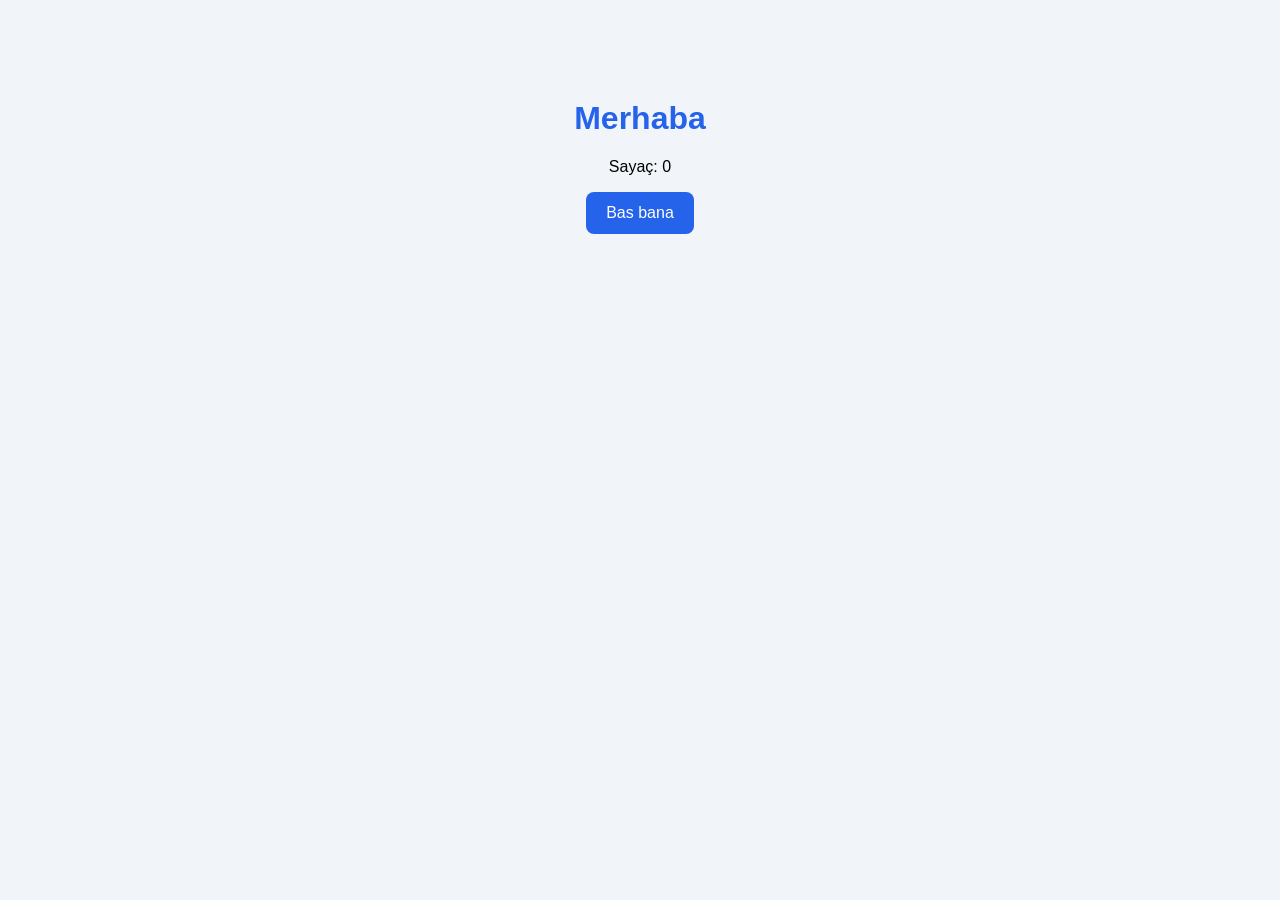
==== index.html @ f6dfca3c "Add files via upload" ====
<!DOCTYPE html>
<html lang="tr">
<head>
  <meta charset="UTF-8">
  <title>İlk Sitem</title>

  <!-- CSS'i buradan çağırıyoruz -->
  <link rel="stylesheet" href="style.css">
</head>
<body>
  <h1>Merhaba</h1>
  <p>Sayaç: <span id="sayi">0</span></p>
  <button id="btn">Bas bana</button>

  <!-- JS'i buradan çağırıyoruz (body'nin en sonunda) -->
  <script src="script.js"></script>
</body>
</html>
---- style.css ----
body {
  font-family: sans-serif;
  text-align: center;
  background: #f1f5f9;
  margin-top: 100px;
}
h1 { color: #2563eb; }
button {
  background: #2563eb;
  color: white;
  border: none;
  padding: 12px 20px;
  border-radius: 8px;
  font-size: 16px;
  cursor: pointer;
}
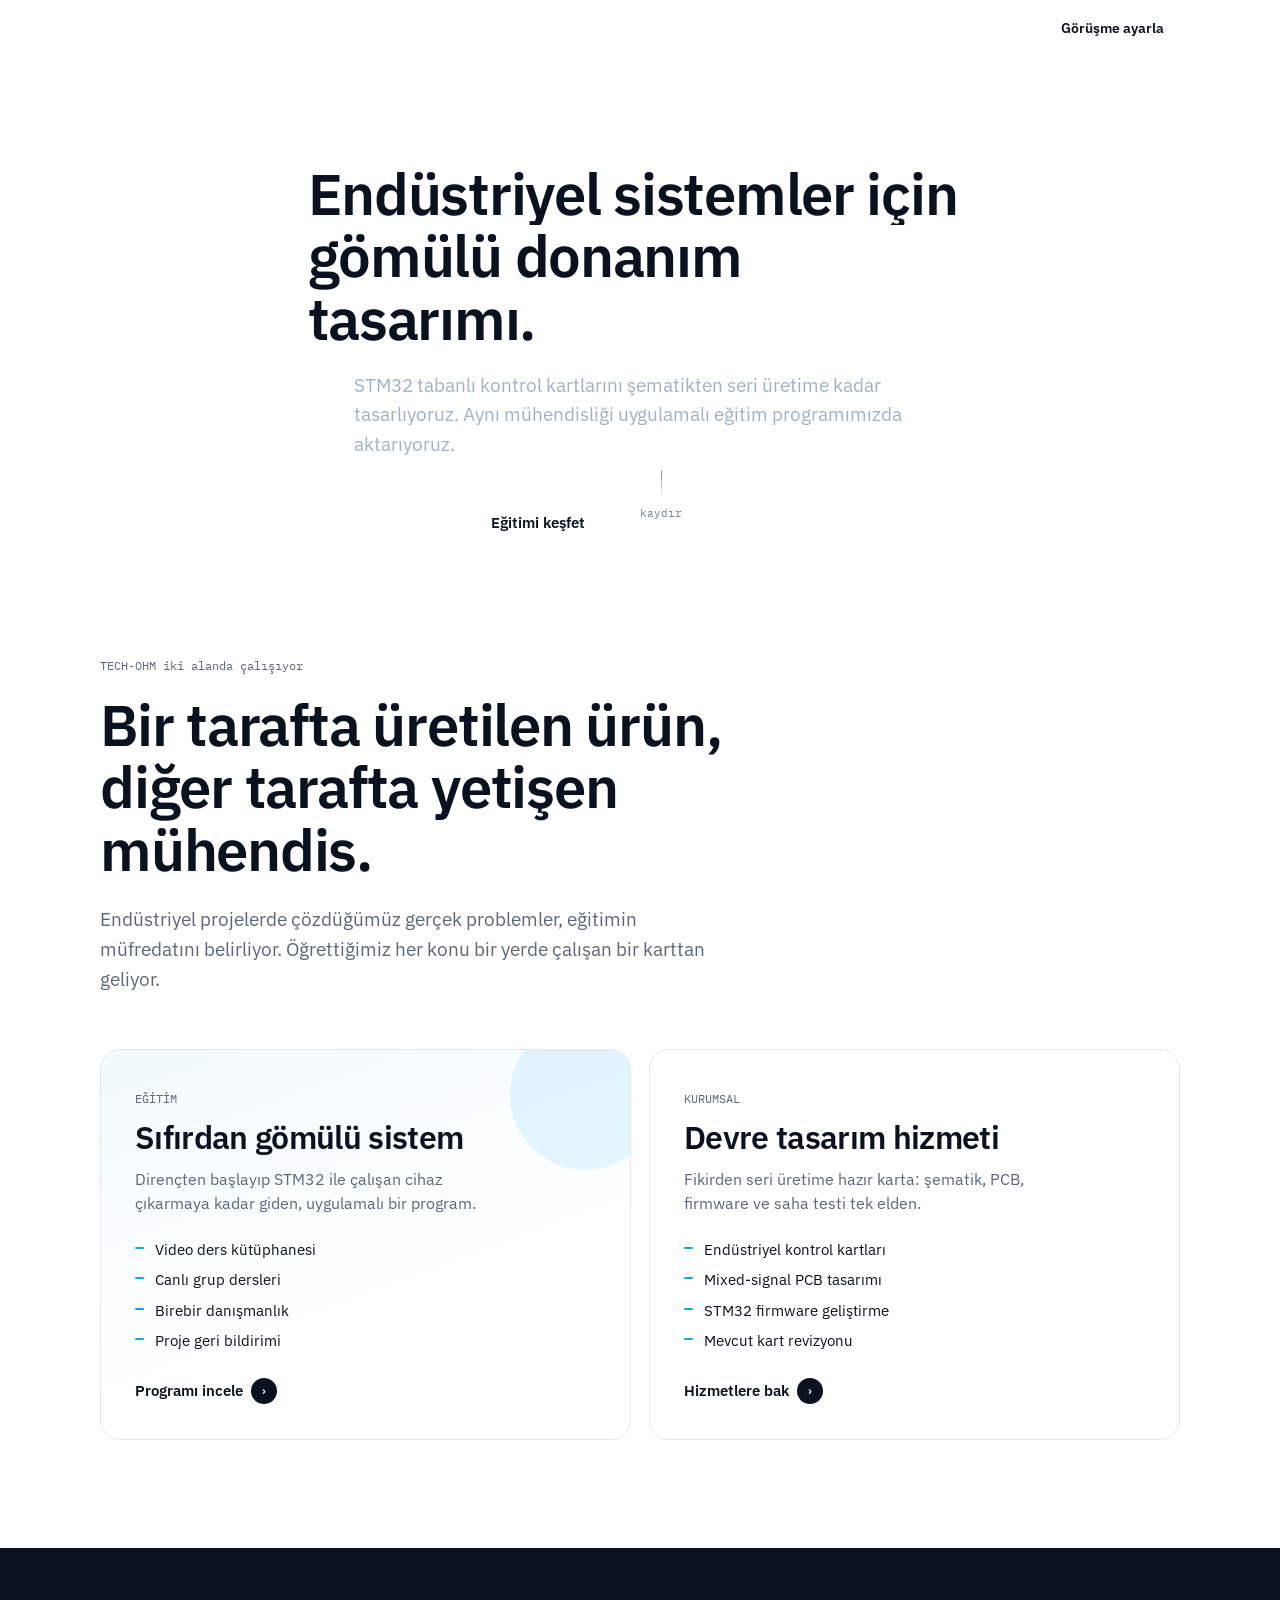
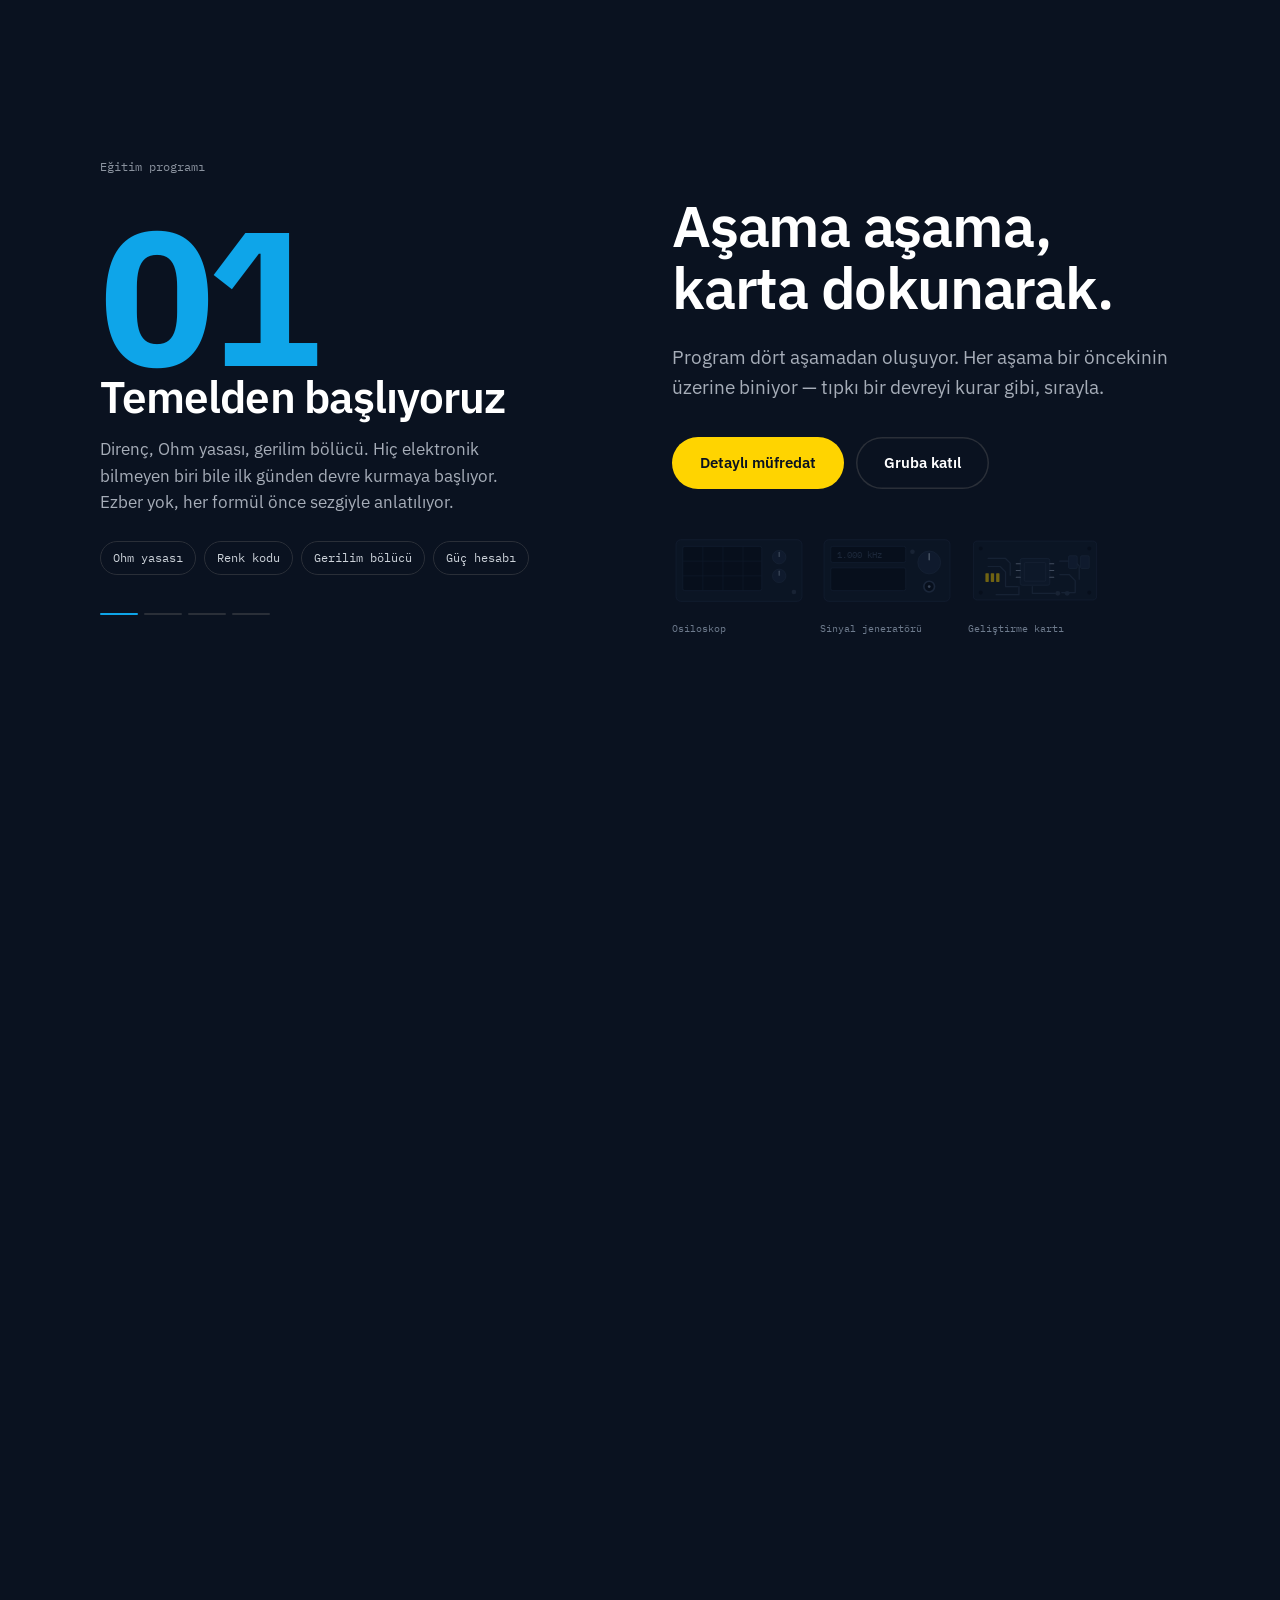
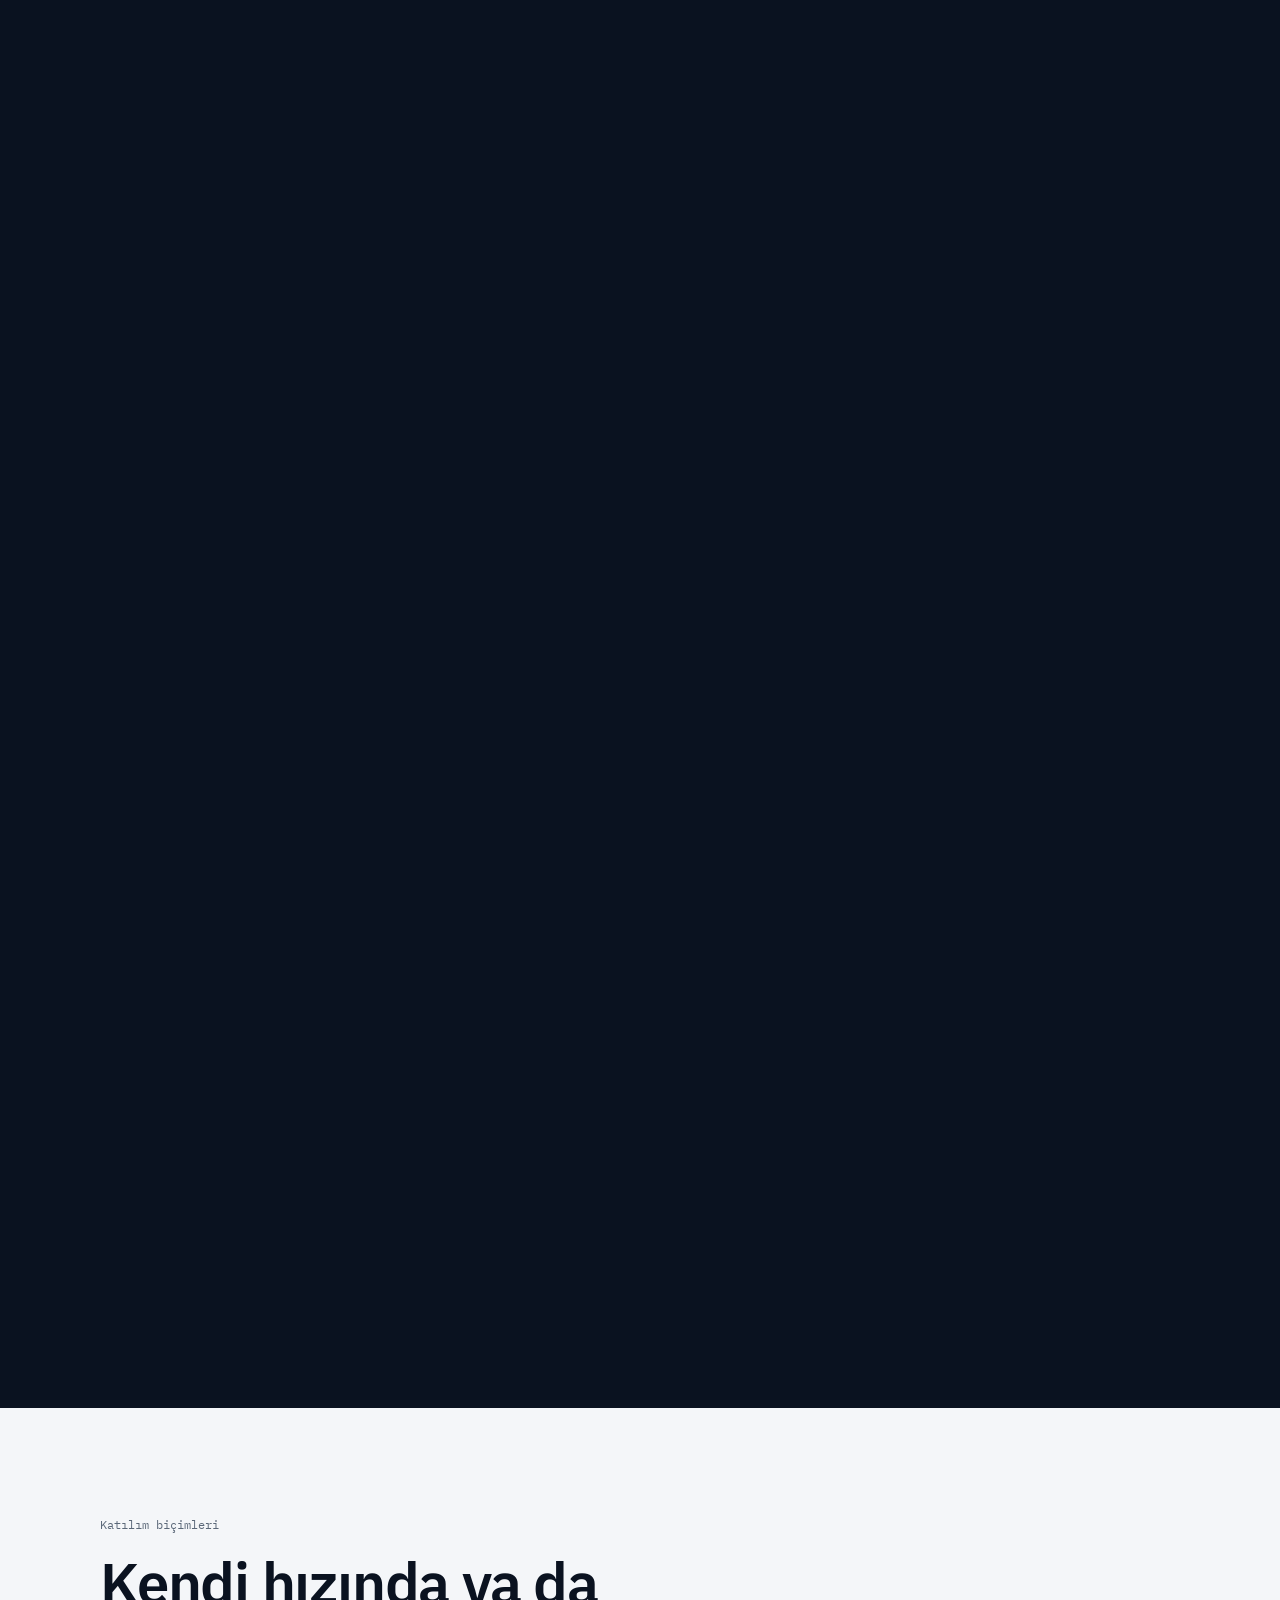
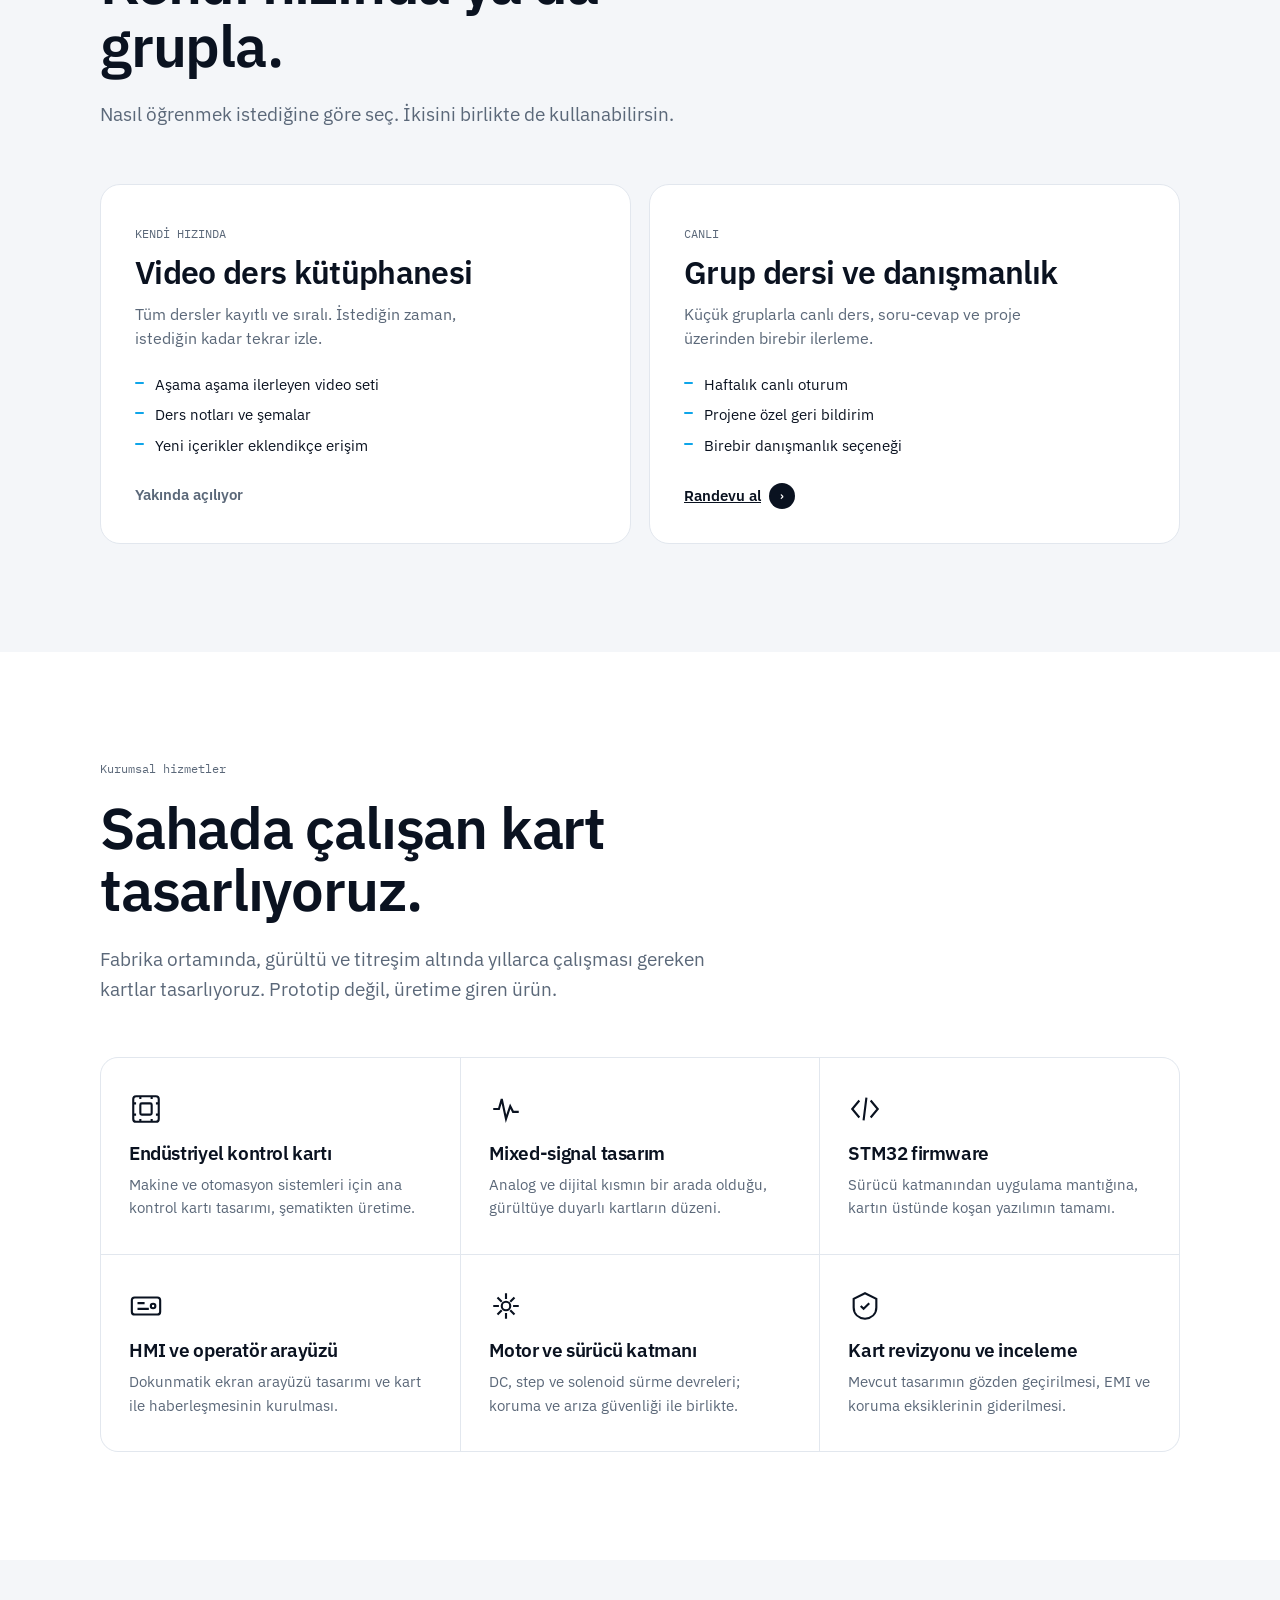
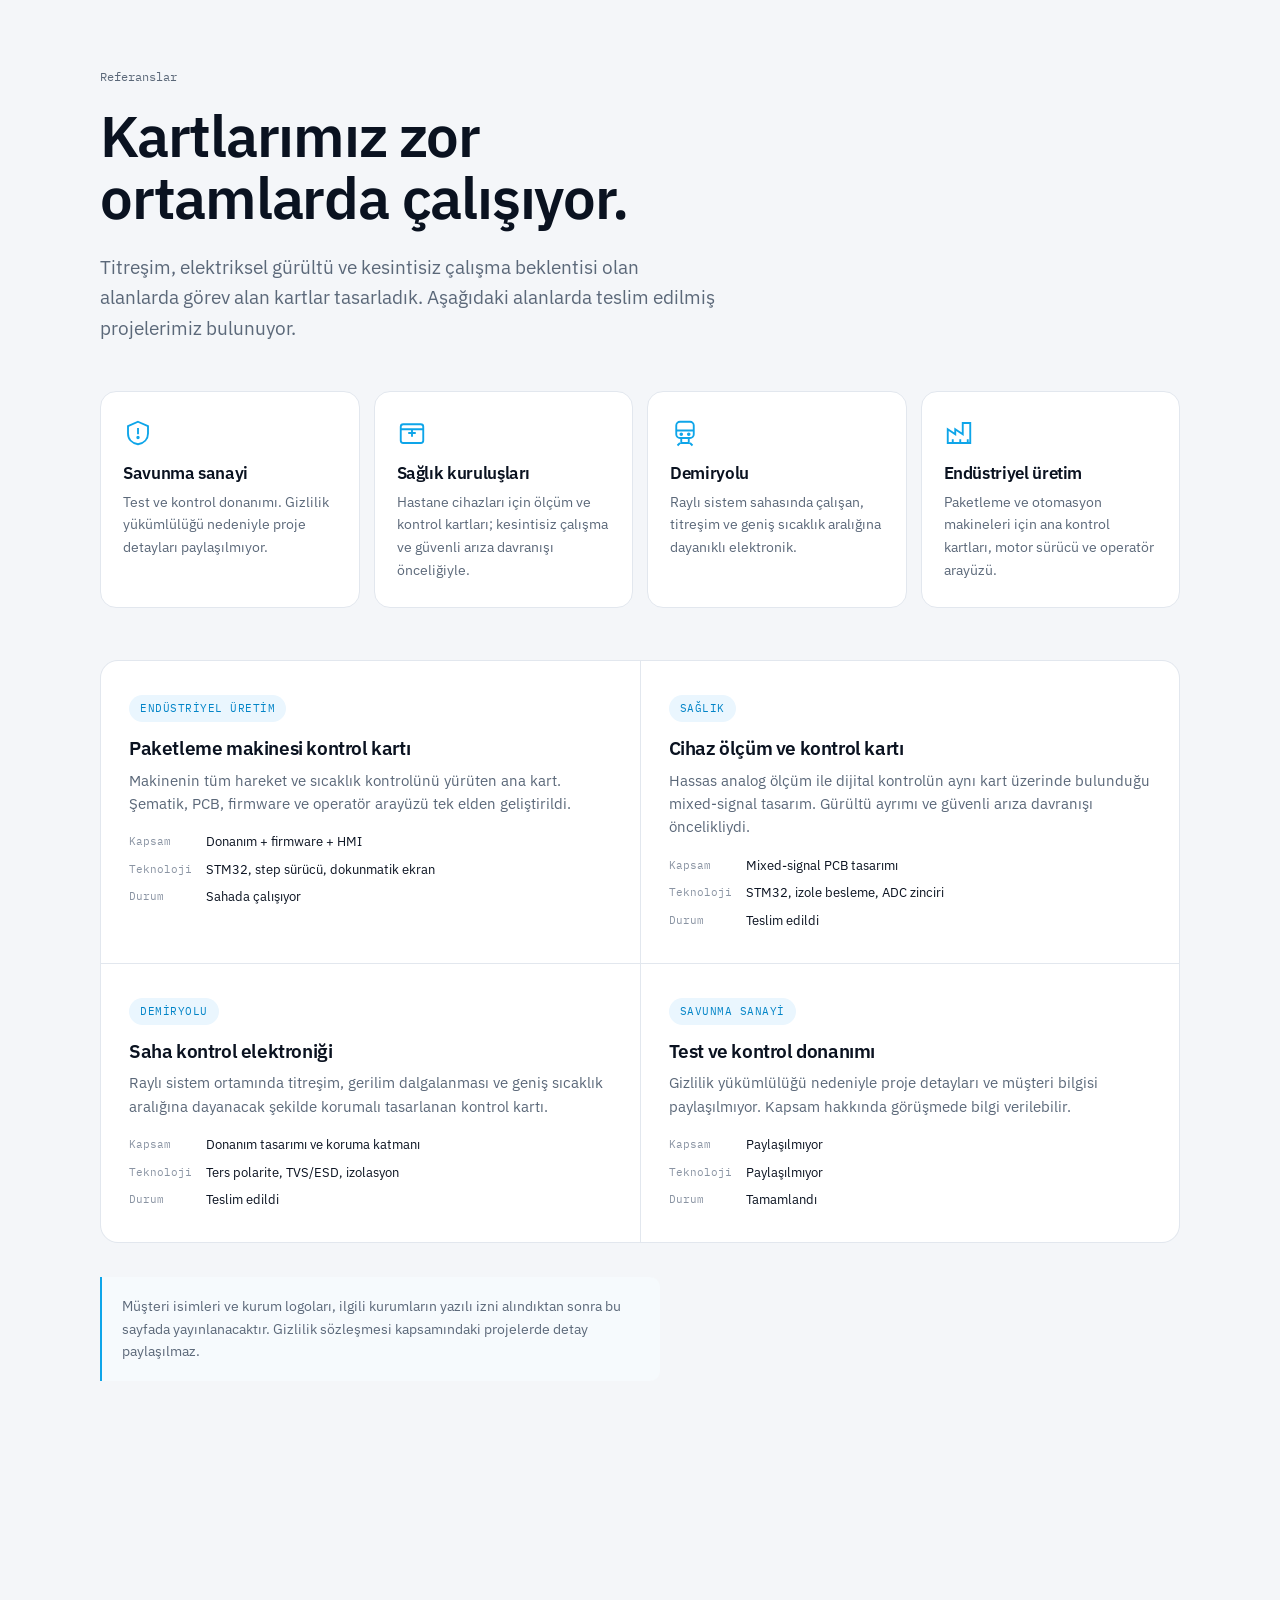
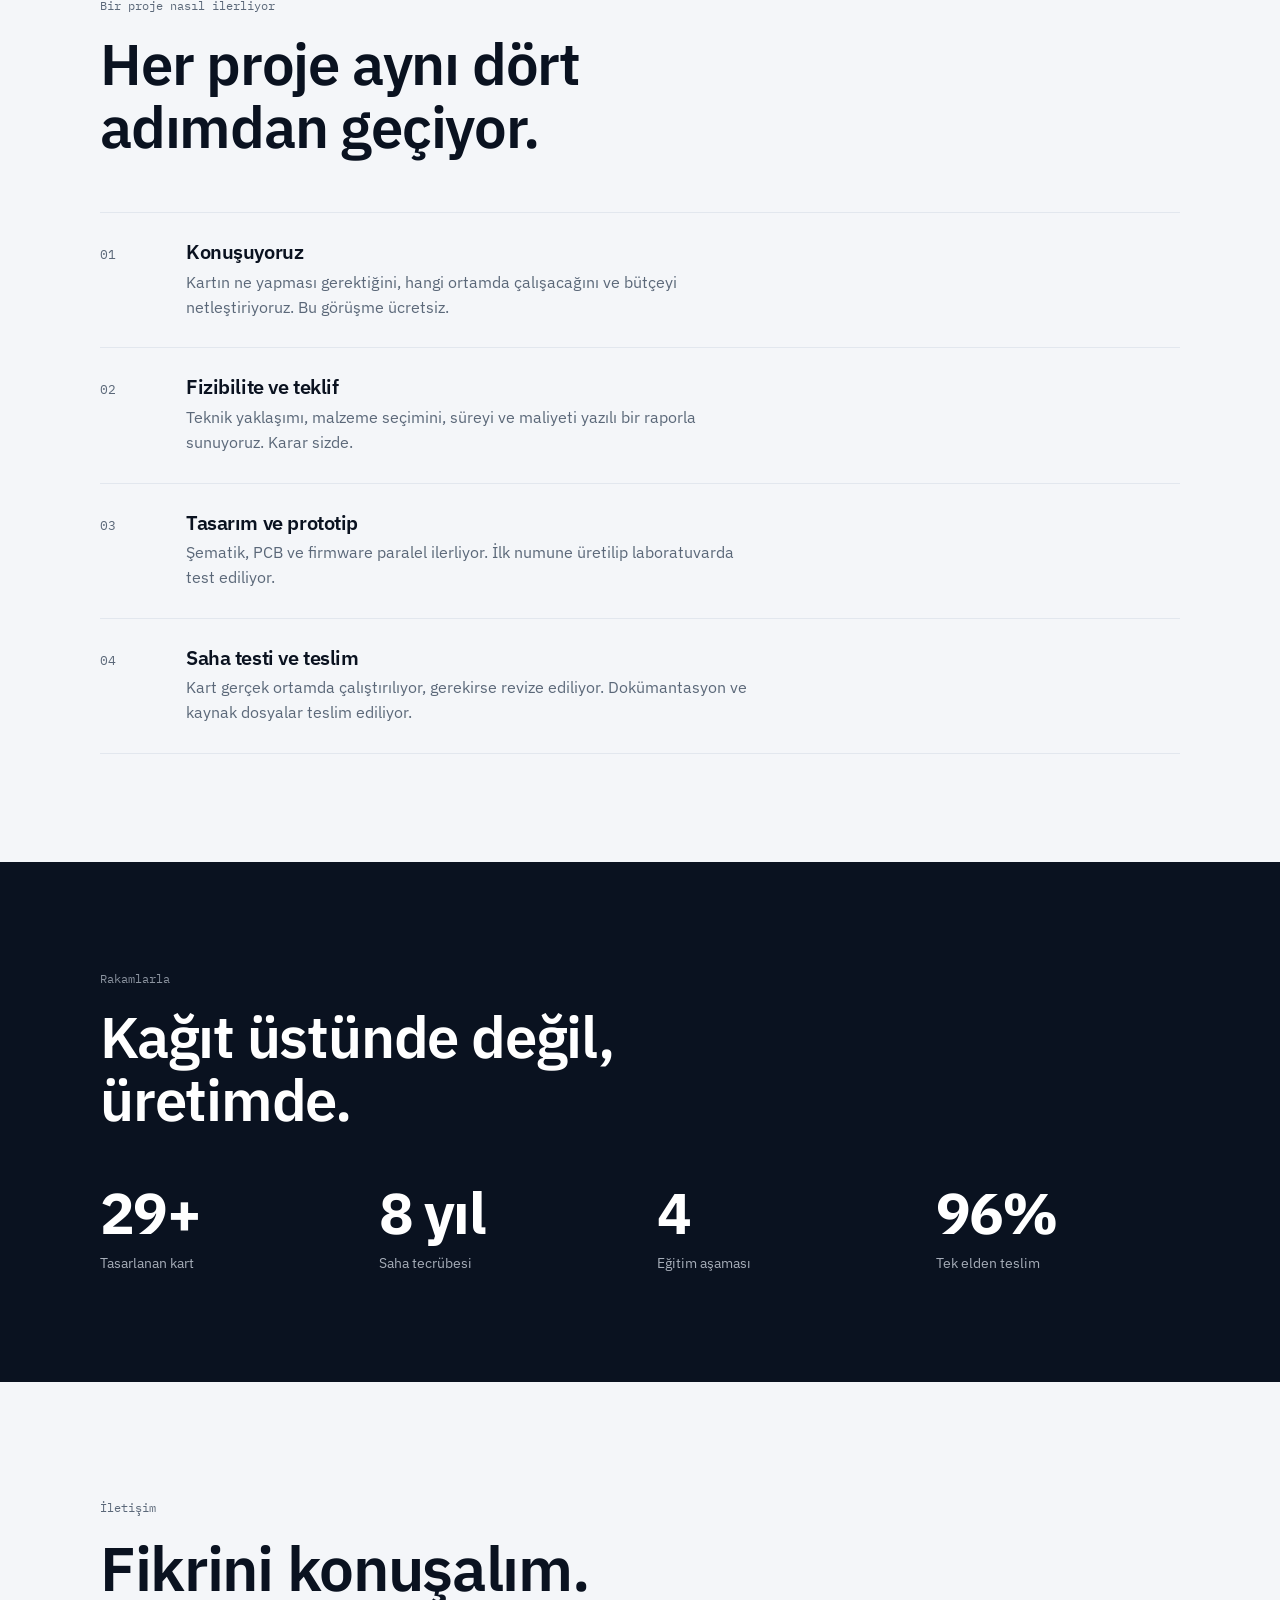
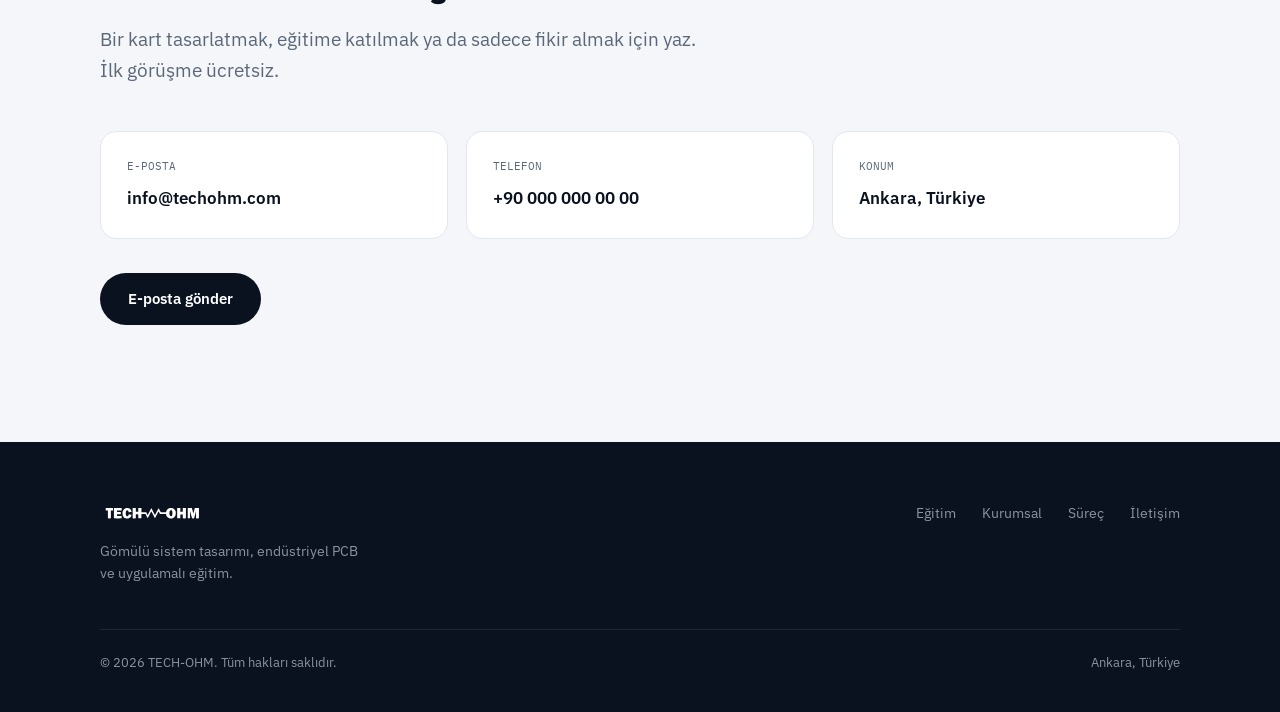
==== commit 41f57b56: "Add files via upload" ====
--- a/index.html
+++ b/index.html
@@ -1,18 +1,1353 @@
-<!DOCTYPE html>
-<html lang="tr">
-<head>
-  <meta charset="UTF-8">
-  <title>İlk Sitem</title>
-
-  <!-- CSS'i buradan çağırıyoruz -->
-  <link rel="stylesheet" href="style.css">
-</head>
-<body>
-  <h1>Merhaba</h1>
-  <p>Sayaç: <span id="sayi">0</span></p>
-  <button id="btn">Bas bana</button>
-
-  <!-- JS'i buradan çağırıyoruz (body'nin en sonunda) -->
-  <script src="script.js"></script>
-</body>
-</html>+<!DOCTYPE html>
+<html lang="tr">
+<head>
+<meta charset="UTF-8">
+<meta name="viewport" content="width=device-width, initial-scale=1">
+<title>TECH-OHM — Gömülü sistem tasarımı ve eğitimi</title>
+<meta name="description" content="Endüstriyel PCB ve STM32 tabanlı gömülü sistem tasarımı, danışmanlık ve uygulamalı eğitim. TECH-OHM.">
+<meta property="og:title" content="TECH-OHM — Gömülü sistem tasarımı ve eğitimi">
+<meta property="og:description" content="Endüstriyel PCB ve STM32 tabanlı gömülü sistem tasarımı, danışmanlık ve uygulamalı eğitim.">
+<meta property="og:type" content="website">
+<link rel="preconnect" href="https://fonts.googleapis.com">
+<link rel="preconnect" href="https://fonts.gstatic.com" crossorigin>
+<link href="https://fonts.googleapis.com/css2?family=IBM+Plex+Sans:wght@400;450;500;600;700&family=IBM+Plex+Mono:wght@400;500&display=swap" rel="stylesheet">
+<style>
+:root{
+  --paper:#FFFFFF;
+  --mist:#F4F6F9;
+  --ink:#0A1220;
+  --ink-soft:#132033;
+  --steel:#5B6879;
+  --line:#E2E7EE;
+  --brand:#FFD400;      /* marka sarısı — logo ve birincil CTA */
+  --volt:#0EA5E9;       /* devre / sinyal mavisi */
+  --volt-deep:#0284C7;
+  --maxw:1160px;
+  --ease:cubic-bezier(.22,.61,.36,1);
+}
+*{box-sizing:border-box}
+html{scroll-behavior:smooth;-webkit-text-size-adjust:100%}
+body{
+  margin:0;background:var(--paper);color:var(--ink);
+  font-family:'IBM Plex Sans',system-ui,sans-serif;font-size:17px;line-height:1.6;
+  -webkit-font-smoothing:antialiased;overflow-x:hidden;
+}
+h1,h2,h3,h4{font-family:'IBM Plex Sans',sans-serif;margin:0;line-height:1.08;letter-spacing:-0.021em;font-weight:600}
+p{margin:0}
+a{color:inherit}
+.mono{font-family:'IBM Plex Mono',monospace}
+.wrap{max-width:var(--maxw);margin:0 auto;padding:0 clamp(20px,5vw,40px)}
+img,svg{display:block;max-width:100%}
+
+/* ---------------- NAV ---------------- */
+.nav{
+  position:fixed;top:0;left:0;right:0;z-index:100;color:#fff;
+  background:transparent;border-bottom:1px solid transparent;
+  transition:border-color .35s,background .35s,color .35s,backdrop-filter .35s;
+}
+.nav.scrolled{
+  color:var(--ink);background:rgba(255,255,255,.78);
+  backdrop-filter:saturate(180%) blur(20px);-webkit-backdrop-filter:saturate(180%) blur(20px);
+  border-bottom-color:var(--line);
+}
+.nav .wrap{display:flex;align-items:center;justify-content:space-between;height:58px;gap:20px}
+.nav-logo{height:19px;width:auto}
+.nav-links{display:flex;gap:30px;align-items:center;list-style:none;margin:0;padding:0}
+.nav-links a{
+  text-decoration:none;font-size:13.5px;color:currentColor;opacity:.78;
+  transition:opacity .2s;font-weight:450;
+}
+.nav-links a:hover{opacity:1}
+.nav-cta{
+  text-decoration:none;font-family:'IBM Plex Sans';font-weight:600;font-size:13.5px;
+  background:#fff;color:var(--ink);padding:8px 16px;border-radius:100px;
+  transition:transform .2s var(--ease),background .35s,color .35s;
+}
+.nav.scrolled .nav-cta{background:var(--ink);color:#fff}
+.nav-cta:hover{transform:scale(1.04)}
+.burger{display:none;background:none;border:none;cursor:pointer;padding:6px;flex-direction:column;gap:4px}
+.burger span{width:20px;height:1.6px;background:currentColor;display:block;transition:transform .3s}
+@media(max-width:860px){
+  .nav-links{
+    position:fixed;inset:58px 0 auto;background:rgba(255,255,255,.98);
+    flex-direction:column;gap:0;padding:10px 0 20px;border-bottom:1px solid var(--line);color:var(--ink);
+    transform:translateY(-120%);transition:transform .38s var(--ease);
+  }
+  .nav-links.open{transform:none}
+  .nav-links li{width:100%}
+  .nav-links a{display:block;padding:13px 24px;font-size:16px;opacity:1}
+  .burger{display:flex}
+  .nav-cta{display:none}
+}
+:focus-visible{outline:2px solid var(--ink);outline-offset:3px;border-radius:4px}
+
+/* ---------------- CIRCUIT RAIL ---------------- */
+.spine{
+  position:fixed;left:24px;top:0;height:100vh;width:210px;z-index:40;pointer-events:none;
+  display:flex;align-items:center;
+}
+@media(max-width:1439px){.spine{display:none}}
+@media(max-width:1659px){.spine .lbl{display:none}}
+.spine svg{height:88vh;width:auto;overflow:visible}
+
+.spine .trk{stroke:#D9E0E8;stroke-width:1.5;fill:none;stroke-linecap:round;stroke-linejoin:round}
+.spine .trk-thin{stroke:#E4E9F0;stroke-width:1.3;fill:none;stroke-linecap:round;stroke-linejoin:round}
+.spine .bloom{stroke:var(--volt);fill:none;stroke-linecap:round;stroke-linejoin:round;stroke-width:7;opacity:.20;filter:blur(6px)}
+.spine .core{stroke:var(--volt);fill:none;stroke-linecap:round;stroke-linejoin:round;stroke-width:1.7}
+
+.spine .via{fill:#fff;stroke:#CFD7E1;stroke-width:1.4;transition:fill .45s var(--ease),stroke .45s var(--ease)}
+.spine .via.on{fill:var(--volt);stroke:var(--volt)}
+.spine .viaGlow{fill:var(--volt);opacity:0;filter:blur(5px);transition:opacity .45s var(--ease)}
+.spine .viaGlow.on{opacity:.6}
+.spine .dot{fill:#fff;stroke:#D9E0E8;stroke-width:1.2}
+
+/* package */
+.spine .body{fill:url(#pkgGrad);stroke:#1A2740;stroke-width:.8}
+.spine .mold{fill:none;stroke:#2E3E58;stroke-width:.7}
+.spine .lead{fill:#B8C2D0;transition:fill .45s var(--ease)}
+.spine .lead.on{fill:var(--volt)}
+.spine .pin1{fill:none;stroke:#4A5C78;stroke-width:1.2}
+.spine .chipLed{fill:var(--volt);animation:led 2.8s ease-in-out infinite}
+@keyframes led{0%,100%{opacity:.3}50%{opacity:1}}
+.spine .ref{font-family:'IBM Plex Mono';font-size:8px;fill:#A9B3C1}
+.spine .silk{fill:none;stroke:#E4E9F0;stroke-width:1;stroke-dasharray:3 3}
+.spine .part{fill:#EDF1F6;stroke:#CFD7E1;stroke-width:1}
+.spine .xtal{fill:#E7EBF1;stroke:#C9D2DD;stroke-width:1}
+
+.spine .headGlow{fill:var(--volt);opacity:.55;filter:blur(5px)}
+.spine .headCore{fill:var(--volt)}
+
+.spine .lbl{
+  font-family:'IBM Plex Mono';font-size:14px;font-weight:500;fill:#C2CBD7;
+  letter-spacing:.02em;transition:fill .5s var(--ease),filter .5s var(--ease);
+}
+.spine .lbl.on{fill:var(--volt);filter:drop-shadow(0 0 8px rgba(14,165,233,.75))}100%{fill:var(--ink)}}
+
+/* ---------------- HERO ---------------- */
+.hero{
+  min-height:100svh;display:flex;align-items:center;justify-content:center;
+  text-align:center;padding:132px 0 90px;position:relative;overflow:hidden;
+  background:
+    radial-gradient(58% 44% at 50% 34%, rgba(56,189,248,.30) 0%, rgba(56,189,248,0) 62%),
+    radial-gradient(120% 90% at 50% 30%, #1B3D63 0%, #102743 38%, #08111E 78%);
+  color:#fff;
+}
+.hero .wrap{position:relative;z-index:2;width:100%}
+
+.heroLogo{
+  width:clamp(268px,44vw,600px);height:auto;margin:0 auto 44px;
+  opacity:0;animation:logoIn 1.5s var(--ease) .15s forwards;
+}
+@keyframes logoIn{from{opacity:0;transform:scale(.965)}to{opacity:1;transform:none}}
+.hl-flare{stroke:#7DD3FC;stroke-width:170;fill:none;opacity:.32;filter:blur(34px)}
+.hl-bloom{stroke:#38BDF8;stroke-width:72;fill:none;opacity:.72;filter:blur(13px)}
+.hl-core {stroke:#7FE4FF;stroke-width:30;fill:none}
+.hl-flow{
+  stroke-linecap:round;stroke-linejoin:round;
+  stroke-dasharray:170 1097;stroke-dashoffset:170;
+  animation:heroFlow 3.4s cubic-bezier(.5,0,.5,1) infinite;
+}
+@keyframes heroFlow{
+  0%{stroke-dashoffset:170}
+  62%{stroke-dashoffset:-1097}
+  100%{stroke-dashoffset:-1097}
+}
+
+.hero h1{
+  font-size:clamp(30px,5.1vw,58px);font-weight:600;letter-spacing:-.022em;
+  margin:0 auto 20px;max-width:19ch;
+}
+.hero h1 .ln{display:block;overflow:hidden}
+.hero h1 .ln > span{display:block;transform:translateY(105%);animation:riseIn 1s var(--ease) forwards}
+.hero h1 .ln:nth-child(1) > span{animation-delay:.55s}
+.hero h1 .ln:nth-child(2) > span{animation-delay:.66s}
+@keyframes riseIn{to{transform:none}}
+
+.hero .lede{
+  max-width:52ch;margin:0 auto;color:#9FB2C8;font-size:clamp(15.5px,1.75vw,18.5px);
+  opacity:0;animation:fadeUp .9s var(--ease) .95s forwards;
+}
+@keyframes fadeUp{from{opacity:0;transform:translateY(14px)}to{opacity:1;transform:none}}
+.hero-actions{
+  display:flex;gap:12px;flex-wrap:wrap;justify-content:center;margin-top:38px;
+  opacity:0;animation:fadeUp .9s var(--ease) 1.1s forwards;
+}
+.btn{
+  display:inline-flex;align-items:center;gap:9px;text-decoration:none;
+  font-family:'IBM Plex Sans';font-weight:600;font-size:15px;
+  padding:14px 28px;border-radius:100px;transition:transform .22s var(--ease),background .22s,color .22s;
+}
+.btn:hover{transform:scale(1.035)}
+.btn-dark{background:var(--ink);color:#fff}
+.btn-ghost{background:transparent;color:var(--ink);box-shadow:inset 0 0 0 1.5px var(--line)}
+.btn-ghost:hover{box-shadow:inset 0 0 0 1.5px var(--ink)}
+.hero .btn-dark{background:#fff;color:var(--ink)}
+.hero .btn-ghost{color:#fff;box-shadow:inset 0 0 0 1.5px rgba(255,255,255,.34)}
+.hero .btn-ghost:hover{box-shadow:inset 0 0 0 1.5px rgba(255,255,255,.75)}
+
+.scrollhint{
+  position:absolute;bottom:28px;left:50%;transform:translateX(-50%);z-index:3;
+  font-family:'IBM Plex Mono';font-size:10.5px;color:#6F8299;
+  display:flex;flex-direction:column;align-items:center;gap:8px;
+  opacity:0;animation:fadeUp .8s var(--ease) 1.5s forwards;
+}
+.scrollhint i{display:block;width:1px;height:26px;background:linear-gradient(#6F8299,transparent);animation:pulse 2s infinite}
+@keyframes pulse{0%,100%{opacity:.25}50%{opacity:1}}
+
+/* ---------------- SECTIONS ---------------- */
+section{position:relative}
+.sec{padding:clamp(80px,12vh,140px) 0}
+.sec-dark{background:var(--ink);color:#fff}
+.sec-mist{background:var(--mist)}
+.eyebrow{
+  font-family:'IBM Plex Mono';font-size:11.5px;color:var(--steel);
+  margin-bottom:18px;display:block;
+}
+.sec-dark .eyebrow{color:#8B939F}
+h2.big{font-size:clamp(30px,5.2vw,58px);max-width:18ch;margin-bottom:22px}
+.sec-lede{max-width:56ch;color:var(--steel);font-size:clamp(16px,1.9vw,19px)}
+.sec-dark .sec-lede{color:#A6ADB8}
+
+/* reveal */
+.rv{opacity:0;transform:translateY(22px);transition:opacity .8s var(--ease),transform .8s var(--ease)}
+.rv.in{opacity:1;transform:none}
+.rv[data-d="1"]{transition-delay:.08s}
+.rv[data-d="2"]{transition-delay:.16s}
+.rv[data-d="3"]{transition-delay:.24s}
+
+/* ---------------- TWO PATHS ---------------- */
+.paths{display:grid;gap:18px;grid-template-columns:1fr;margin-top:54px}
+@media(min-width:820px){.paths{grid-template-columns:1fr 1fr}}
+.path{
+  position:relative;border-radius:20px;padding:40px 34px 34px;overflow:hidden;
+  background:var(--paper);border:1px solid var(--line);
+  transition:transform .4s var(--ease),box-shadow .4s var(--ease);
+  text-decoration:none;display:block;
+}
+.path:hover{transform:translateY(-5px);box-shadow:0 18px 46px rgba(14,15,18,.10)}
+.path .pnum{font-family:'IBM Plex Mono';font-size:11.5px;color:var(--steel)}
+.path h3{font-size:clamp(24px,3vw,32px);margin:12px 0 12px}
+.path p{color:var(--steel);font-size:15.5px;max-width:36ch}
+.path ul{margin:22px 0 0;padding:0;list-style:none;display:grid;gap:7px}
+.path li{font-size:14.5px;color:var(--ink);padding-left:20px;position:relative}
+.path li::before{
+  content:"";position:absolute;left:0;top:9px;width:9px;height:2px;background:var(--volt);border-radius:2px;
+}
+.path .go{
+  margin-top:26px;display:inline-flex;align-items:center;gap:8px;
+  font-family:'IBM Plex Sans';font-weight:600;font-size:14.5px;
+}
+.path .go i{
+  width:26px;height:26px;border-radius:50%;background:var(--ink);color:#fff;
+  display:grid;place-items:center;font-style:normal;font-size:12px;
+  transition:transform .3s var(--ease);
+}
+.path:hover .go i{transform:translateX(4px)}
+.path-edu{background:linear-gradient(160deg,#F2FAFE 0%,#FFF 60%)}
+.path-edu::after{
+  content:"";position:absolute;right:-30px;top:-30px;width:150px;height:150px;
+  border-radius:50%;background:var(--volt);opacity:.10;
+}
+
+/* ---------------- STICKY MODULES ---------------- */
+.sticky-wrap{position:relative}
+.sticky-stage{
+  position:sticky;top:0;height:100svh;display:flex;align-items:center;overflow:hidden;
+}
+.stage-inner{width:100%}
+.stage-grid{display:grid;gap:40px;grid-template-columns:1fr;align-items:center}
+@media(min-width:900px){.stage-grid{grid-template-columns:1fr 1fr;gap:64px}}
+.stage-num{
+  font-family:'IBM Plex Sans';font-weight:700;font-size:clamp(80px,16vw,190px);
+  line-height:.82;color:var(--volt);letter-spacing:-.035em;
+}
+.stage-slide{display:none}
+.stage-slide.active{display:block;animation:slideIn .6s var(--ease)}
+@keyframes slideIn{from{opacity:0;transform:translateY(20px)}to{opacity:1;transform:none}}
+.stage-slide h3{font-size:clamp(26px,4vw,44px);margin-bottom:16px;max-width:16ch}
+.stage-slide p{color:#A6ADB8;max-width:44ch;font-size:16.5px}
+.stage-slide .topics{
+  margin-top:26px;display:flex;flex-wrap:wrap;gap:8px;
+}
+.stage-slide .topics span{
+  font-family:'IBM Plex Mono';font-size:12px;color:#CDD3DA;
+  border:1px solid #2A2F38;padding:6px 12px;border-radius:100px;
+}
+.stage-progress{display:flex;gap:6px;margin-top:38px}
+.stage-progress i{
+  height:2px;width:38px;background:#2A2F38;border-radius:2px;overflow:hidden;position:relative;
+}
+.stage-progress i.on{background:var(--volt)}
+
+/* ---------------- SERVICES ---------------- */
+.svc{display:grid;gap:1px;background:var(--line);border:1px solid var(--line);border-radius:18px;overflow:hidden;margin-top:52px}
+@media(min-width:760px){.svc{grid-template-columns:1fr 1fr}}
+@media(min-width:1040px){.svc{grid-template-columns:1fr 1fr 1fr}}
+.svc-item{background:var(--paper);padding:34px 28px;transition:background .3s}
+.svc-item:hover{background:#F8FBFE}
+.svc-item .ico{
+  width:34px;height:34px;margin-bottom:18px;color:var(--ink);
+}
+.svc-item h4{font-size:18.5px;margin-bottom:9px}
+.svc-item p{font-size:14.8px;color:var(--steel)}
+
+/* ---------------- PROCESS ---------------- */
+.steps{margin-top:54px;display:grid;gap:0}
+.step{
+  display:grid;grid-template-columns:64px 1fr;gap:22px;
+  padding:28px 0;border-top:1px solid var(--line);align-items:start;
+}
+.step:last-child{border-bottom:1px solid var(--line)}
+.step .sn{
+  font-family:'IBM Plex Mono';font-size:13px;color:var(--steel);padding-top:4px;
+}
+.step h4{font-size:20px;margin-bottom:7px}
+.step p{color:var(--steel);font-size:15.5px;max-width:58ch}
+
+/* ---------------- STATS ---------------- */
+.stats{display:grid;gap:34px;grid-template-columns:repeat(2,1fr);margin-top:52px}
+@media(min-width:840px){.stats{grid-template-columns:repeat(4,1fr)}}
+.stat .n{font-family:'IBM Plex Sans';font-weight:700;font-size:clamp(36px,5vw,58px);line-height:1;letter-spacing:-.03em}
+.stat .l{color:#A6ADB8;font-size:14px;margin-top:10px}
+
+/* ---------------- CTA / CONTACT ---------------- */
+.cta{padding:clamp(80px,13vh,150px) 0;background:var(--mist)}
+.cta h2{font-size:clamp(30px,5.6vw,62px);max-width:14ch;margin-bottom:22px}
+.contact-grid{display:grid;gap:18px;grid-template-columns:1fr;margin-top:46px}
+@media(min-width:760px){.contact-grid{grid-template-columns:repeat(3,1fr)}}
+.cbox{background:var(--paper);border:1px solid var(--line);border-radius:16px;padding:26px}
+.cbox .k{font-family:'IBM Plex Mono';font-size:11px;color:var(--steel);margin-bottom:9px}
+.cbox a,.cbox div.v{font-family:'IBM Plex Sans';font-weight:600;font-size:17px;text-decoration:none;word-break:break-word}
+.cbox a:hover{color:var(--volt-deep)}
+
+/* ---------------- FOOTER ---------------- */
+footer{background:var(--ink);color:#8B939F;padding:60px 0 40px;font-size:14px}
+.foot-top{display:flex;justify-content:space-between;gap:30px;flex-wrap:wrap;align-items:flex-start}
+.foot-logo{height:22px;width:auto;margin-bottom:16px}
+footer nav{display:flex;gap:26px;flex-wrap:wrap}
+footer a{color:#8B939F;text-decoration:none;transition:color .2s}
+footer a:hover{color:#fff}
+.foot-bot{
+  margin-top:44px;padding-top:22px;border-top:1px solid #23272E;
+  display:flex;justify-content:space-between;gap:16px;flex-wrap:wrap;font-size:12.5px;
+}
+
+
+
+
+
+/* ---------------- EDUCATION BENCH ---------------- */
+.eq-strip{
+  display:grid;grid-template-columns:repeat(3,1fr);gap:14px;margin-top:44px;max-width:430px;
+}
+@media(max-width:899px){.eq-strip{max-width:none;margin-top:34px}}
+.eqm{margin:0}
+.eqm svg{width:100%;height:auto;display:block;
+  opacity:.42;transition:opacity .5s var(--ease),transform .5s var(--ease)}
+.eqm figcaption{
+  font-family:'IBM Plex Mono';font-size:10px;color:#6E7B8D;margin-top:9px;
+  transition:color .5s var(--ease);
+}
+.edu-h:hover ~ .eq-strip .eqm svg,.eq-strip:hover .eqm svg{opacity:1;transform:translateY(-3px)}
+.edu-h:hover ~ .eq-strip figcaption,.eq-strip:hover figcaption{color:#C8D2DF}
+
+.scr-glow{opacity:0;transition:opacity .55s var(--ease)}
+.edu-h:hover ~ .eq-strip .scr-glow,.eq-strip:hover .scr-glow{opacity:1}
+.sig{animation:sigRun 3.6s linear infinite;animation-play-state:paused}
+.edu-h:hover ~ .eq-strip .sig,.eq-strip:hover .sig{animation-play-state:running}
+@keyframes sigRun{from{transform:translateX(0)}to{transform:translateX(-180px)}}
+.led{fill:#2E3C52;transition:fill .4s}
+.edu-h:hover ~ .eq-strip .led,.eq-strip:hover .led{fill:var(--volt);animation:ledBlink 1.1s steps(1) infinite}
+@keyframes ledBlink{0%,62%{opacity:1}63%,100%{opacity:.2}}
+.pcbTrace{stroke:#2A3A52;stroke-width:1.8;fill:none;stroke-linecap:round;stroke-linejoin:round;transition:stroke .5s var(--ease)}
+.edu-h:hover ~ .eq-strip .pcbTrace,.eq-strip:hover .pcbTrace{stroke:var(--volt);transition-delay:calc(var(--i) * .1s)}
+.dispTxt{font-family:'IBM Plex Mono';font-size:13px;fill:#37475F;transition:fill .5s var(--ease)}
+.edu-h:hover ~ .eq-strip .dispTxt,.eq-strip:hover .dispTxt{fill:var(--volt)}
+@media (hover:none){
+  .eqm svg{opacity:1}.sig{animation-play-state:running}.scr-glow{opacity:1}
+  .led{fill:var(--volt)}.pcbTrace{stroke:var(--volt)}.dispTxt{fill:var(--volt)}
+}
+
+/* ---------------- REFERENCES ---------------- */
+.sectors{display:grid;gap:14px;grid-template-columns:1fr;margin-top:48px}
+@media(min-width:700px){.sectors{grid-template-columns:1fr 1fr}}
+@media(min-width:1020px){.sectors{grid-template-columns:repeat(4,1fr)}}
+.sector{
+  background:var(--paper);border:1px solid var(--line);border-radius:16px;padding:26px 22px;
+  transition:border-color .35s var(--ease),transform .35s var(--ease);
+}
+.sector:hover{border-color:#C7D3E2;transform:translateY(-4px)}
+.sector .si{width:30px;height:30px;color:var(--volt);margin-bottom:16px}
+.sector h4{font-size:17px;margin-bottom:8px}
+.sector p{font-size:14.2px;color:var(--steel)}
+
+.projects{display:grid;gap:1px;background:var(--line);border:1px solid var(--line);
+  border-radius:18px;overflow:hidden;margin-top:52px}
+@media(min-width:820px){.projects{grid-template-columns:1fr 1fr}}
+.prj{background:var(--paper);padding:32px 28px;transition:background .35s}
+.prj:hover{background:#F8FBFE}
+.prj .tag{
+  display:inline-block;font-family:'IBM Plex Mono';font-size:10.5px;letter-spacing:.05em;
+  color:var(--volt-deep);background:#EAF6FE;border-radius:100px;padding:5px 11px;margin-bottom:16px;
+}
+.prj h4{font-size:19px;margin-bottom:10px}
+.prj p{font-size:14.6px;color:var(--steel);margin-bottom:16px}
+.prj dl{display:grid;grid-template-columns:auto 1fr;gap:6px 14px;margin:0;font-size:13.4px}
+.prj dt{font-family:'IBM Plex Mono';font-size:11px;color:#8A94A3;padding-top:2px}
+.prj dd{margin:0;color:var(--ink)}
+
+.refnote{
+  margin-top:34px;padding:18px 20px;border-left:2px solid var(--volt);
+  background:#F6FAFD;border-radius:0 10px 10px 0;font-size:14px;color:var(--steel);max-width:70ch;
+}
+
+@media(prefers-reduced-motion:reduce){
+  *,*::before,*::after{animation-duration:.001s!important;transition-duration:.001s!important}
+  html{scroll-behavior:auto}
+  .rv{opacity:1;transform:none}
+  .sig,.led{animation:none!important}
+  .hero h1 .ln > span{transform:none}
+  .heroLogo{opacity:1}
+  .hl-flow{animation:none;stroke-dashoffset:0;stroke-dasharray:none}
+  .hero .lede,.hero-actions,.scrollhint{opacity:1}
+  .flowN,.flowF{display:none}
+  .spine .headGlow,.spine .chipLed{animation:none}
+}
+</style>
+</head>
+<body>
+
+<!-- ============ NAV ============ -->
+<header class="nav" id="nav">
+  <div class="wrap">
+    <a href="#top" aria-label="TECH-OHM ana sayfa">
+      <svg class="nav-logo" viewBox="0 0 2696 568" role="img" aria-label="TECH-OHM"><style>.flowN{fill:none;stroke-width:44;stroke-linecap:round;stroke-linejoin:round;stroke-dasharray:150 1097;stroke-dashoffset:150;animation:runN 2.0s linear infinite}
+.haloN{stroke-width:66;opacity:.6;filter:blur(10px)}
+@keyframes runN{from{stroke-dashoffset:150}to{stroke-dashoffset:-1097}}</style><g transform="translate(0.000000,568.000000) scale(0.100000,-0.100000)" fill="currentColor" stroke="none"><path d="M6825 4145 c-283 -39 -470 -128 -641 -307 -166 -173 -285 -402 -332
+-638 -6 -30 -17 -80 -24 -110 -18 -77 -18 -562 0 -650 35 -172 46 -210 103
+-345 118 -283 342 -496 639 -610 46 -18 61 -22 190 -50 97 -21 385 -25 485 -6
+98 19 249 67 320 103 318 160 493 412 566 810 7 37 10 70 8 73 -10 10 -666 51
+-736 46 -6 -1 -15 -22 -18 -48 -21 -152 -93 -286 -184 -340 -98 -58 -245 -58
+-341 1 -122 75 -180 210 -207 486 -11 101 1 479 17 560 19 96 57 208 91 267
+128 224 426 214 551 -17 32 -60 44 -106 59 -222 10 -90 13 -98 33 -98 11 0
+111 5 221 11 110 5 269 14 352 18 84 4 156 11 160 14 14 14 -33 264 -68 362
+-21 59 -27 71 -69 155 -78 156 -192 286 -333 378 -212 138 -537 199 -842 157z
+M18125 4145 c-339 -41 -586 -177 -789 -434 -48 -61 -66 -89 -116 -177 -44 -77
+-63 -119 -91 -206 -29 -89 -45 -152 -60 -235 l-12 -73 -678 0 c-603 0 -679 2
+-693 16 -9 8 -16 24 -16 34 0 10 -4 21 -9 25 -9 5 -61 107 -61 119 0 3 -13 24
+-29 48 -16 24 -31 53 -35 65 -4 12 -18 41 -31 65 -14 24 -30 54 -36 68 -28 60
+-54 110 -90 175 -21 39 -41 77 -45 85 -3 8 -25 53 -49 100 -25 47 -58 113 -75
+147 -17 35 -35 65 -41 68 -5 4 -9 17 -9 31 0 21 -4 25 -22 22 -22 -3 -53 -52
+-118 -188 -12 -25 -27 -54 -33 -65 -9 -17 -36 -69 -115 -221 -5 -11 -22 -45
+-37 -76 -15 -32 -31 -58 -36 -58 -5 0 -9 -8 -10 -17 0 -10 -13 -40 -29 -68
+-54 -94 -80 -147 -80 -160 0 -7 -7 -18 -15 -25 -8 -7 -15 -21 -15 -31 0 -11
+-4 -19 -9 -19 -10 0 -61 -105 -61 -126 0 -7 -6 -17 -13 -21 -6 -4 -22 -30 -35
+-58 -13 -27 -27 -57 -32 -65 -5 -8 -21 -40 -35 -70 -15 -30 -31 -62 -36 -70
+-5 -8 -15 -26 -21 -40 -7 -14 -15 -27 -18 -30 -4 -3 -17 -27 -29 -55 -12 -27
+-27 -57 -32 -65 -5 -8 -32 -61 -59 -117 -55 -109 -74 -133 -92 -115 -14 14
+-32 47 -62 112 -14 30 -30 62 -35 70 -6 8 -24 42 -41 75 -17 33 -35 67 -40 75
+-4 8 -33 65 -62 125 -30 61 -60 119 -66 130 -6 11 -23 45 -37 75 -14 30 -32
+66 -40 80 -8 14 -23 45 -35 70 -12 25 -35 70 -51 100 -16 30 -29 60 -29 67 0
+7 -4 13 -8 13 -5 0 -23 30 -41 68 -17 37 -38 78 -46 92 -8 14 -24 45 -35 70
+-11 25 -25 52 -29 60 -5 8 -12 22 -16 30 -3 8 -23 47 -45 85 -21 39 -52 97
+-69 130 -77 149 -128 239 -137 242 -6 2 -20 -16 -33 -39 -12 -24 -26 -50 -31
+-58 -5 -8 -19 -37 -31 -65 -12 -27 -28 -57 -34 -65 -7 -8 -23 -40 -36 -70 -12
+-30 -28 -62 -34 -70 -7 -8 -22 -35 -35 -60 -12 -25 -26 -52 -31 -60 -5 -8 -15
+-28 -24 -45 -8 -16 -19 -37 -24 -45 -5 -8 -21 -40 -35 -70 -15 -30 -30 -62
+-34 -70 -26 -48 -42 -83 -42 -94 0 -7 -9 -21 -20 -31 -11 -10 -20 -26 -20 -37
+0 -10 -4 -18 -9 -18 -5 0 -11 -13 -14 -29 -3 -16 -17 -46 -31 -66 -14 -21 -42
+-70 -61 -109 -20 -39 -39 -78 -44 -86 -5 -8 -21 -40 -36 -70 -38 -77 -194
+-382 -205 -400 -5 -8 -18 -37 -30 -63 -32 -70 -53 -63 -107 38 -23 44 -52 100
+-64 125 -12 25 -25 52 -30 60 -26 46 -59 113 -59 120 0 5 -16 32 -35 61 -19
+30 -35 61 -35 70 0 9 -7 22 -15 29 -8 7 -15 18 -15 25 0 7 -9 24 -20 38 -11
+14 -20 32 -20 41 0 8 -9 20 -19 26 -13 6 -229 10 -630 10 l-611 0 0 550 0 550
+-410 0 -410 0 0 -490 0 -490 -312 2 -313 3 -3 488 -2 487 -408 -2 -407 -3 -3
+-1319 c-1 -973 1 -1322 9 -1333 10 -11 82 -13 408 -11 l396 3 3 512 2 513 23
+5 c12 3 153 4 312 3 l290 -3 5 -515 5 -515 405 0 405 0 3 564 2 564 108 -7
+c59 -3 290 -6 514 -6 224 0 415 -3 423 -6 8 -4 15 -14 15 -24 0 -11 5 -22 11
+-25 5 -4 26 -39 45 -78 43 -89 83 -167 95 -187 5 -8 12 -22 15 -30 3 -8 10
+-22 15 -30 5 -8 25 -46 44 -85 19 -38 39 -77 43 -85 16 -27 35 -64 84 -160 27
+-52 73 -140 103 -195 30 -55 61 -117 71 -137 10 -25 23 -38 35 -38 10 0 19 5
+19 11 0 12 38 97 51 113 16 19 119 225 119 237 0 7 6 20 14 28 7 9 22 34 33
+56 11 22 32 63 47 90 14 28 49 95 76 150 28 55 55 107 60 115 6 8 15 26 20 40
+6 14 21 43 33 65 12 22 33 65 46 95 13 30 29 58 36 63 8 4 16 21 20 37 4 16
+11 32 16 35 5 4 9 14 9 24 0 10 9 26 20 36 11 10 20 26 20 35 0 10 7 23 15 30
+8 7 15 20 15 29 0 9 8 28 17 41 16 22 78 140 142 270 13 25 27 52 32 60 5 8
+15 29 23 45 41 87 53 84 111 -32 22 -43 45 -82 52 -86 7 -4 13 -14 13 -21 0
+-7 11 -33 24 -57 14 -24 64 -121 113 -215 48 -94 100 -194 114 -222 14 -27 29
+-58 32 -68 4 -11 16 -32 27 -49 11 -16 22 -37 25 -45 3 -8 13 -28 22 -45 9
+-16 36 -69 59 -117 24 -47 48 -89 54 -93 5 -3 10 -14 11 -23 0 -9 10 -36 22
+-59 12 -24 60 -118 106 -210 46 -93 90 -175 96 -183 7 -8 23 -41 35 -72 13
+-32 27 -58 31 -58 4 0 12 -14 18 -32 l11 -31 25 23 c14 13 25 31 25 41 0 9 7
+22 15 29 8 7 15 20 15 29 0 9 15 40 34 68 19 29 38 62 41 74 4 12 18 40 30 63
+13 22 44 79 68 126 57 111 60 116 88 175 13 28 29 57 35 65 7 8 22 40 35 70
+13 30 26 57 30 60 3 3 21 34 39 70 17 36 58 115 91 175 32 61 64 121 69 136 6
+14 18 39 28 57 9 18 30 58 46 90 15 31 32 64 37 72 14 25 47 94 59 120 5 14
+19 39 30 55 11 17 32 57 48 91 33 68 67 100 89 82 7 -6 13 -18 13 -26 0 -9 23
+-56 50 -104 28 -48 50 -94 50 -102 0 -8 4 -18 10 -21 8 -5 44 -75 64 -125 4
+-8 15 -28 26 -45 11 -16 22 -37 25 -45 4 -8 12 -26 20 -40 29 -53 54 -106 64
+-132 l11 -28 102 0 c57 -1 409 -3 783 -6 l680 -6 6 -46 c9 -61 26 -146 40
+-197 6 -22 13 -52 16 -68 3 -15 9 -30 14 -33 5 -3 9 -12 9 -21 0 -25 80 -183
+130 -258 147 -218 361 -384 595 -463 65 -21 114 -34 215 -53 84 -17 397 -17
+470 0 178 40 238 59 345 113 254 127 477 378 582 657 89 238 124 565 88 836
+-8 61 -17 121 -20 135 -3 14 -11 45 -17 70 -79 338 -322 645 -628 793 -223
+108 -493 147 -775 112z m306 -612 c92 -29 172 -125 217 -258 73 -219 68 -769
+-11 -1000 -36 -106 -70 -156 -142 -204 -62 -42 -113 -54 -202 -49 -156 9 -246
+91 -310 283 -49 145 -70 380 -54 606 18 246 54 381 133 499 43 65 117 119 183
+133 48 11 137 6 186 -10z M1480 3800 l0 -320 278 -2 277 -3 5 -1010 5 -1010
+369 -3 c264 -2 373 1 382 9 12 10 14 178 14 1015 l0 1004 275 0 275 0 0 320 0
+320 -940 0 -940 0 0 -320z M3597 4113 c-4 -3 -7 -602 -7 -1329 l0 -1324 23 -5
+c12 -3 463 -4 1002 -3 l980 3 0 315 0 315 -597 3 -598 2 0 215 0 215 485 0
+485 0 0 295 0 295 -482 2 -483 3 -3 193 -2 192 600 0 600 0 0 310 0 310 -998
+0 c-549 0 -1002 -3 -1005 -7z M19922 2788 l3 -1333 405 0 405 0 5 515 5 515
+310 0 310 0 5 -515 5 -515 385 -3 c212 -1 395 0 407 3 l23 5 -3 1328 -2 1327
+-407 3 -408 2 -2 -487 -3 -488 -312 -3 -313 -2 0 490 0 490 -410 0 -410 0 2
+-1332z M22652 2788 l3 -1333 300 0 300 0 3 928 c1 526 6 927 11 927 5 0 11
+-12 14 -27 3 -16 10 -44 15 -63 10 -33 19 -65 72 -265 52 -197 62 -232 71
+-265 6 -19 14 -51 19 -70 5 -19 13 -51 19 -70 9 -33 19 -68 71 -265 52 -197
+62 -232 70 -260 8 -28 18 -63 70 -260 11 -41 29 -110 41 -152 11 -43 24 -93
+29 -112 5 -18 12 -37 17 -42 5 -5 123 -8 263 -7 l254 3 8 30 c37 133 51 185
+58 215 5 19 18 71 30 115 12 44 26 97 31 118 21 86 28 114 39 152 6 22 15 56
+20 75 5 19 17 69 29 110 11 41 34 129 51 195 17 66 40 154 51 195 12 41 24 91
+29 110 5 19 18 71 30 115 12 44 25 96 30 115 51 213 88 334 90 290 0 -8 0
+-421 0 -916 0 -755 2 -903 14 -913 10 -8 115 -11 377 -9 l364 3 3 1333 2 1332
+-534 0 c-383 0 -537 -3 -542 -11 -7 -11 -18 -50 -33 -119 -5 -19 -18 -71 -31
+-115 -12 -44 -26 -96 -30 -115 -5 -19 -22 -88 -39 -152 -17 -65 -45 -171 -62
+-235 -17 -65 -39 -152 -50 -193 -12 -41 -25 -92 -30 -112 -5 -21 -13 -55 -18
+-75 -5 -21 -19 -74 -31 -118 -12 -44 -24 -95 -27 -112 -8 -53 -24 -41 -43 32
+-5 17 -18 66 -30 110 -12 44 -25 94 -30 110 -5 17 -18 66 -30 110 -12 44 -25
+94 -30 110 -5 17 -18 66 -30 110 -12 44 -25 94 -30 110 -13 46 -37 134 -54
+195 -8 30 -24 89 -35 130 -12 41 -34 125 -51 185 -16 61 -32 120 -36 133 l-6
+22 -534 0 -534 0 2 -1332z"/></g><path class="flowN haloN" d="M 1070 287 L 1074 287 L 1078 287 L 1082 287 L 1086 287 L 1090 287 L 1094 287 L 1098 287 L 1102 287 L 1106 287 L 1110 287 L 1114 287 L 1118 287 L 1122 288 L 1126 288 L 1130 288 L 1134 288 L 1138 288 L 1142 288 L 1146 288 L 1150 288 L 1154 288 L 1158 288 L 1162 287 L 1166 287 L 1170 288 L 1174 288 L 1178 291 L 1182 296 L 1186 300 L 1190 304 L 1194 308 L 1198 316 L 1202 323 L 1206 332 L 1210 339 L 1214 347 L 1218 355 L 1222 362 L 1226 370 L 1230 375 L 1234 372 L 1238 364 L 1242 357 L 1246 349 L 1250 342 L 1254 334 L 1258 326 L 1262 317 L 1266 310 L 1270 303 L 1274 295 L 1278 286 L 1282 279 L 1286 271 L 1290 263 L 1294 255 L 1298 248 L 1302 240 L 1306 232 L 1310 223 L 1314 217 L 1318 209 L 1322 202 L 1326 200 L 1330 208 L 1334 217 L 1338 223 L 1342 230 L 1346 237 L 1350 246 L 1354 254 L 1358 262 L 1362 269 L 1366 277 L 1370 284 L 1374 292 L 1378 301 L 1382 309 L 1386 317 L 1390 323 L 1394 332 L 1398 340 L 1402 348 L 1406 357 L 1410 363 L 1414 371 L 1418 377 L 1422 372 L 1426 364 L 1430 355 L 1434 348 L 1438 341 L 1442 334 L 1446 325 L 1450 318 L 1454 309 L 1458 302 L 1462 294 L 1466 286 L 1470 279 L 1474 270 L 1478 262 L 1482 255 L 1486 247 L 1490 241 L 1494 232 L 1498 224 L 1502 215 L 1506 208 L 1510 201 L 1514 199 L 1518 208 L 1522 216 L 1526 224 L 1530 231 L 1534 239 L 1538 246 L 1542 254 L 1546 262 L 1550 269 L 1554 273 L 1558 276 L 1562 280 L 1566 285 L 1570 287 L 1574 287 L 1578 287 L 1582 287 L 1586 287 L 1590 287 L 1594 287 L 1598 287 L 1602 287 L 1606 287 L 1610 287 L 1614 287 L 1618 287 L 1622 287 L 1626 287 L 1630 287 L 1634 287 L 1638 287 L 1642 287 L 1646 287 L 1650 287 L 1654 287 L 1658 287 L 1662 287 L 1666 287 L 1670 287 L 1674 287 L 1678 287 L 1682 287 L 1686 287 L 1690 287 L 1694 287 L 1698 287 L 1702 287 L 1706 289 L 1710 289 L 1714 289 L 1718 289 L 1722 289 L 1726 289 L 1730 289 L 1734 289" stroke="#FF9500"/><path class="flowN" d="M 1070 287 L 1074 287 L 1078 287 L 1082 287 L 1086 287 L 1090 287 L 1094 287 L 1098 287 L 1102 287 L 1106 287 L 1110 287 L 1114 287 L 1118 287 L 1122 288 L 1126 288 L 1130 288 L 1134 288 L 1138 288 L 1142 288 L 1146 288 L 1150 288 L 1154 288 L 1158 288 L 1162 287 L 1166 287 L 1170 288 L 1174 288 L 1178 291 L 1182 296 L 1186 300 L 1190 304 L 1194 308 L 1198 316 L 1202 323 L 1206 332 L 1210 339 L 1214 347 L 1218 355 L 1222 362 L 1226 370 L 1230 375 L 1234 372 L 1238 364 L 1242 357 L 1246 349 L 1250 342 L 1254 334 L 1258 326 L 1262 317 L 1266 310 L 1270 303 L 1274 295 L 1278 286 L 1282 279 L 1286 271 L 1290 263 L 1294 255 L 1298 248 L 1302 240 L 1306 232 L 1310 223 L 1314 217 L 1318 209 L 1322 202 L 1326 200 L 1330 208 L 1334 217 L 1338 223 L 1342 230 L 1346 237 L 1350 246 L 1354 254 L 1358 262 L 1362 269 L 1366 277 L 1370 284 L 1374 292 L 1378 301 L 1382 309 L 1386 317 L 1390 323 L 1394 332 L 1398 340 L 1402 348 L 1406 357 L 1410 363 L 1414 371 L 1418 377 L 1422 372 L 1426 364 L 1430 355 L 1434 348 L 1438 341 L 1442 334 L 1446 325 L 1450 318 L 1454 309 L 1458 302 L 1462 294 L 1466 286 L 1470 279 L 1474 270 L 1478 262 L 1482 255 L 1486 247 L 1490 241 L 1494 232 L 1498 224 L 1502 215 L 1506 208 L 1510 201 L 1514 199 L 1518 208 L 1522 216 L 1526 224 L 1530 231 L 1534 239 L 1538 246 L 1542 254 L 1546 262 L 1550 269 L 1554 273 L 1558 276 L 1562 280 L 1566 285 L 1570 287 L 1574 287 L 1578 287 L 1582 287 L 1586 287 L 1590 287 L 1594 287 L 1598 287 L 1602 287 L 1606 287 L 1610 287 L 1614 287 L 1618 287 L 1622 287 L 1626 287 L 1630 287 L 1634 287 L 1638 287 L 1642 287 L 1646 287 L 1650 287 L 1654 287 L 1658 287 L 1662 287 L 1666 287 L 1670 287 L 1674 287 L 1678 287 L 1682 287 L 1686 287 L 1690 287 L 1694 287 L 1698 287 L 1702 287 L 1706 289 L 1710 289 L 1714 289 L 1718 289 L 1722 289 L 1726 289 L 1730 289 L 1734 289" stroke="#FFF3A6"/></svg>
+    </a>
+    <ul class="nav-links" id="navlinks">
+      <li><a href="#egitim">Eğitim</a></li>
+      <li><a href="#program">Program</a></li>
+      <li><a href="#kurumsal">Kurumsal</a></li>
+      <li><a href="#referanslar">Referanslar</a></li>
+      <li><a href="#surec">Nasıl çalışıyoruz</a></li>
+      <li><a href="#iletisim">İletişim</a></li>
+    </ul>
+    <a href="#iletisim" class="nav-cta">Görüşme ayarla</a>
+    <button class="burger" id="burger" aria-label="Menüyü aç" aria-expanded="false"><span></span><span></span><span></span></button>
+  </div>
+</header>
+
+<!-- ============ CIRCUIT SPINE ============ -->
+<div class="spine" id="spine" aria-hidden="true">
+  <svg viewBox="0 0 210 690" width="210" height="690" id="spineSvg">
+    <defs>
+      <linearGradient id="pkgGrad" x1="0" y1="0" x2="0" y2="1">
+        <stop offset="0" stop-color="#1C2C46"/><stop offset=".55" stop-color="#101B2C"/><stop offset="1" stop-color="#0A1220"/>
+      </linearGradient>
+    </defs>
+    <g id="decoLayer"></g>
+    <g id="partLayer"></g>
+    <g id="trackLayer"></g>
+    <g id="liveLayer"></g>
+    <g id="chipLayer"></g>
+    <circle class="headGlow" id="headGlow" cx="0" cy="0" r="7" opacity="0"/>
+    <circle class="headCore" id="headCore" cx="0" cy="0" r="2" opacity="0"/>
+    <g id="padLayer"></g>
+  </svg>
+</div>
+
+<main id="top">
+
+<!-- ============ HERO ============ -->
+<section class="hero">
+  <div class="wrap">
+    <svg class="heroLogo" viewBox="0 0 2696 568" role="img" aria-label="TECH-OHM">
+      <g transform="translate(0.000000,568.000000) scale(0.100000,-0.100000)" fill="#FFFFFF" stroke="none"><path d="M6825 4145 c-283 -39 -470 -128 -641 -307 -166 -173 -285 -402 -332
+-638 -6 -30 -17 -80 -24 -110 -18 -77 -18 -562 0 -650 35 -172 46 -210 103
+-345 118 -283 342 -496 639 -610 46 -18 61 -22 190 -50 97 -21 385 -25 485 -6
+98 19 249 67 320 103 318 160 493 412 566 810 7 37 10 70 8 73 -10 10 -666 51
+-736 46 -6 -1 -15 -22 -18 -48 -21 -152 -93 -286 -184 -340 -98 -58 -245 -58
+-341 1 -122 75 -180 210 -207 486 -11 101 1 479 17 560 19 96 57 208 91 267
+128 224 426 214 551 -17 32 -60 44 -106 59 -222 10 -90 13 -98 33 -98 11 0
+111 5 221 11 110 5 269 14 352 18 84 4 156 11 160 14 14 14 -33 264 -68 362
+-21 59 -27 71 -69 155 -78 156 -192 286 -333 378 -212 138 -537 199 -842 157z
+M18125 4145 c-339 -41 -586 -177 -789 -434 -48 -61 -66 -89 -116 -177 -44 -77
+-63 -119 -91 -206 -29 -89 -45 -152 -60 -235 l-12 -73 -678 0 c-603 0 -679 2
+-693 16 -9 8 -16 24 -16 34 0 10 -4 21 -9 25 -9 5 -61 107 -61 119 0 3 -13 24
+-29 48 -16 24 -31 53 -35 65 -4 12 -18 41 -31 65 -14 24 -30 54 -36 68 -28 60
+-54 110 -90 175 -21 39 -41 77 -45 85 -3 8 -25 53 -49 100 -25 47 -58 113 -75
+147 -17 35 -35 65 -41 68 -5 4 -9 17 -9 31 0 21 -4 25 -22 22 -22 -3 -53 -52
+-118 -188 -12 -25 -27 -54 -33 -65 -9 -17 -36 -69 -115 -221 -5 -11 -22 -45
+-37 -76 -15 -32 -31 -58 -36 -58 -5 0 -9 -8 -10 -17 0 -10 -13 -40 -29 -68
+-54 -94 -80 -147 -80 -160 0 -7 -7 -18 -15 -25 -8 -7 -15 -21 -15 -31 0 -11
+-4 -19 -9 -19 -10 0 -61 -105 -61 -126 0 -7 -6 -17 -13 -21 -6 -4 -22 -30 -35
+-58 -13 -27 -27 -57 -32 -65 -5 -8 -21 -40 -35 -70 -15 -30 -31 -62 -36 -70
+-5 -8 -15 -26 -21 -40 -7 -14 -15 -27 -18 -30 -4 -3 -17 -27 -29 -55 -12 -27
+-27 -57 -32 -65 -5 -8 -32 -61 -59 -117 -55 -109 -74 -133 -92 -115 -14 14
+-32 47 -62 112 -14 30 -30 62 -35 70 -6 8 -24 42 -41 75 -17 33 -35 67 -40 75
+-4 8 -33 65 -62 125 -30 61 -60 119 -66 130 -6 11 -23 45 -37 75 -14 30 -32
+66 -40 80 -8 14 -23 45 -35 70 -12 25 -35 70 -51 100 -16 30 -29 60 -29 67 0
+7 -4 13 -8 13 -5 0 -23 30 -41 68 -17 37 -38 78 -46 92 -8 14 -24 45 -35 70
+-11 25 -25 52 -29 60 -5 8 -12 22 -16 30 -3 8 -23 47 -45 85 -21 39 -52 97
+-69 130 -77 149 -128 239 -137 242 -6 2 -20 -16 -33 -39 -12 -24 -26 -50 -31
+-58 -5 -8 -19 -37 -31 -65 -12 -27 -28 -57 -34 -65 -7 -8 -23 -40 -36 -70 -12
+-30 -28 -62 -34 -70 -7 -8 -22 -35 -35 -60 -12 -25 -26 -52 -31 -60 -5 -8 -15
+-28 -24 -45 -8 -16 -19 -37 -24 -45 -5 -8 -21 -40 -35 -70 -15 -30 -30 -62
+-34 -70 -26 -48 -42 -83 -42 -94 0 -7 -9 -21 -20 -31 -11 -10 -20 -26 -20 -37
+0 -10 -4 -18 -9 -18 -5 0 -11 -13 -14 -29 -3 -16 -17 -46 -31 -66 -14 -21 -42
+-70 -61 -109 -20 -39 -39 -78 -44 -86 -5 -8 -21 -40 -36 -70 -38 -77 -194
+-382 -205 -400 -5 -8 -18 -37 -30 -63 -32 -70 -53 -63 -107 38 -23 44 -52 100
+-64 125 -12 25 -25 52 -30 60 -26 46 -59 113 -59 120 0 5 -16 32 -35 61 -19
+30 -35 61 -35 70 0 9 -7 22 -15 29 -8 7 -15 18 -15 25 0 7 -9 24 -20 38 -11
+14 -20 32 -20 41 0 8 -9 20 -19 26 -13 6 -229 10 -630 10 l-611 0 0 550 0 550
+-410 0 -410 0 0 -490 0 -490 -312 2 -313 3 -3 488 -2 487 -408 -2 -407 -3 -3
+-1319 c-1 -973 1 -1322 9 -1333 10 -11 82 -13 408 -11 l396 3 3 512 2 513 23
+5 c12 3 153 4 312 3 l290 -3 5 -515 5 -515 405 0 405 0 3 564 2 564 108 -7
+c59 -3 290 -6 514 -6 224 0 415 -3 423 -6 8 -4 15 -14 15 -24 0 -11 5 -22 11
+-25 5 -4 26 -39 45 -78 43 -89 83 -167 95 -187 5 -8 12 -22 15 -30 3 -8 10
+-22 15 -30 5 -8 25 -46 44 -85 19 -38 39 -77 43 -85 16 -27 35 -64 84 -160 27
+-52 73 -140 103 -195 30 -55 61 -117 71 -137 10 -25 23 -38 35 -38 10 0 19 5
+19 11 0 12 38 97 51 113 16 19 119 225 119 237 0 7 6 20 14 28 7 9 22 34 33
+56 11 22 32 63 47 90 14 28 49 95 76 150 28 55 55 107 60 115 6 8 15 26 20 40
+6 14 21 43 33 65 12 22 33 65 46 95 13 30 29 58 36 63 8 4 16 21 20 37 4 16
+11 32 16 35 5 4 9 14 9 24 0 10 9 26 20 36 11 10 20 26 20 35 0 10 7 23 15 30
+8 7 15 20 15 29 0 9 8 28 17 41 16 22 78 140 142 270 13 25 27 52 32 60 5 8
+15 29 23 45 41 87 53 84 111 -32 22 -43 45 -82 52 -86 7 -4 13 -14 13 -21 0
+-7 11 -33 24 -57 14 -24 64 -121 113 -215 48 -94 100 -194 114 -222 14 -27 29
+-58 32 -68 4 -11 16 -32 27 -49 11 -16 22 -37 25 -45 3 -8 13 -28 22 -45 9
+-16 36 -69 59 -117 24 -47 48 -89 54 -93 5 -3 10 -14 11 -23 0 -9 10 -36 22
+-59 12 -24 60 -118 106 -210 46 -93 90 -175 96 -183 7 -8 23 -41 35 -72 13
+-32 27 -58 31 -58 4 0 12 -14 18 -32 l11 -31 25 23 c14 13 25 31 25 41 0 9 7
+22 15 29 8 7 15 20 15 29 0 9 15 40 34 68 19 29 38 62 41 74 4 12 18 40 30 63
+13 22 44 79 68 126 57 111 60 116 88 175 13 28 29 57 35 65 7 8 22 40 35 70
+13 30 26 57 30 60 3 3 21 34 39 70 17 36 58 115 91 175 32 61 64 121 69 136 6
+14 18 39 28 57 9 18 30 58 46 90 15 31 32 64 37 72 14 25 47 94 59 120 5 14
+19 39 30 55 11 17 32 57 48 91 33 68 67 100 89 82 7 -6 13 -18 13 -26 0 -9 23
+-56 50 -104 28 -48 50 -94 50 -102 0 -8 4 -18 10 -21 8 -5 44 -75 64 -125 4
+-8 15 -28 26 -45 11 -16 22 -37 25 -45 4 -8 12 -26 20 -40 29 -53 54 -106 64
+-132 l11 -28 102 0 c57 -1 409 -3 783 -6 l680 -6 6 -46 c9 -61 26 -146 40
+-197 6 -22 13 -52 16 -68 3 -15 9 -30 14 -33 5 -3 9 -12 9 -21 0 -25 80 -183
+130 -258 147 -218 361 -384 595 -463 65 -21 114 -34 215 -53 84 -17 397 -17
+470 0 178 40 238 59 345 113 254 127 477 378 582 657 89 238 124 565 88 836
+-8 61 -17 121 -20 135 -3 14 -11 45 -17 70 -79 338 -322 645 -628 793 -223
+108 -493 147 -775 112z m306 -612 c92 -29 172 -125 217 -258 73 -219 68 -769
+-11 -1000 -36 -106 -70 -156 -142 -204 -62 -42 -113 -54 -202 -49 -156 9 -246
+91 -310 283 -49 145 -70 380 -54 606 18 246 54 381 133 499 43 65 117 119 183
+133 48 11 137 6 186 -10z M1480 3800 l0 -320 278 -2 277 -3 5 -1010 5 -1010
+369 -3 c264 -2 373 1 382 9 12 10 14 178 14 1015 l0 1004 275 0 275 0 0 320 0
+320 -940 0 -940 0 0 -320z M3597 4113 c-4 -3 -7 -602 -7 -1329 l0 -1324 23 -5
+c12 -3 463 -4 1002 -3 l980 3 0 315 0 315 -597 3 -598 2 0 215 0 215 485 0
+485 0 0 295 0 295 -482 2 -483 3 -3 193 -2 192 600 0 600 0 0 310 0 310 -998
+0 c-549 0 -1002 -3 -1005 -7z M19922 2788 l3 -1333 405 0 405 0 5 515 5 515
+310 0 310 0 5 -515 5 -515 385 -3 c212 -1 395 0 407 3 l23 5 -3 1328 -2 1327
+-407 3 -408 2 -2 -487 -3 -488 -312 -3 -313 -2 0 490 0 490 -410 0 -410 0 2
+-1332z M22652 2788 l3 -1333 300 0 300 0 3 928 c1 526 6 927 11 927 5 0 11
+-12 14 -27 3 -16 10 -44 15 -63 10 -33 19 -65 72 -265 52 -197 62 -232 71
+-265 6 -19 14 -51 19 -70 5 -19 13 -51 19 -70 9 -33 19 -68 71 -265 52 -197
+62 -232 70 -260 8 -28 18 -63 70 -260 11 -41 29 -110 41 -152 11 -43 24 -93
+29 -112 5 -18 12 -37 17 -42 5 -5 123 -8 263 -7 l254 3 8 30 c37 133 51 185
+58 215 5 19 18 71 30 115 12 44 26 97 31 118 21 86 28 114 39 152 6 22 15 56
+20 75 5 19 17 69 29 110 11 41 34 129 51 195 17 66 40 154 51 195 12 41 24 91
+29 110 5 19 18 71 30 115 12 44 25 96 30 115 51 213 88 334 90 290 0 -8 0
+-421 0 -916 0 -755 2 -903 14 -913 10 -8 115 -11 377 -9 l364 3 3 1333 2 1332
+-534 0 c-383 0 -537 -3 -542 -11 -7 -11 -18 -50 -33 -119 -5 -19 -18 -71 -31
+-115 -12 -44 -26 -96 -30 -115 -5 -19 -22 -88 -39 -152 -17 -65 -45 -171 -62
+-235 -17 -65 -39 -152 -50 -193 -12 -41 -25 -92 -30 -112 -5 -21 -13 -55 -18
+-75 -5 -21 -19 -74 -31 -118 -12 -44 -24 -95 -27 -112 -8 -53 -24 -41 -43 32
+-5 17 -18 66 -30 110 -12 44 -25 94 -30 110 -5 17 -18 66 -30 110 -12 44 -25
+94 -30 110 -5 17 -18 66 -30 110 -12 44 -25 94 -30 110 -13 46 -37 134 -54
+195 -8 30 -24 89 -35 130 -12 41 -34 125 -51 185 -16 61 -32 120 -36 133 l-6
+22 -534 0 -534 0 2 -1332z"/></g>
+      <path class="hl-flow hl-flare" d="M 1070 287 L 1074 287 L 1078 287 L 1082 287 L 1086 287 L 1090 287 L 1094 287 L 1098 287 L 1102 287 L 1106 287 L 1110 287 L 1114 287 L 1118 287 L 1122 288 L 1126 288 L 1130 288 L 1134 288 L 1138 288 L 1142 288 L 1146 288 L 1150 288 L 1154 288 L 1158 288 L 1162 287 L 1166 287 L 1170 288 L 1174 288 L 1178 291 L 1182 296 L 1186 300 L 1190 304 L 1194 308 L 1198 316 L 1202 323 L 1206 332 L 1210 339 L 1214 347 L 1218 355 L 1222 362 L 1226 370 L 1230 375 L 1234 372 L 1238 364 L 1242 357 L 1246 349 L 1250 342 L 1254 334 L 1258 326 L 1262 317 L 1266 310 L 1270 303 L 1274 295 L 1278 286 L 1282 279 L 1286 271 L 1290 263 L 1294 255 L 1298 248 L 1302 240 L 1306 232 L 1310 223 L 1314 217 L 1318 209 L 1322 202 L 1326 200 L 1330 208 L 1334 217 L 1338 223 L 1342 230 L 1346 237 L 1350 246 L 1354 254 L 1358 262 L 1362 269 L 1366 277 L 1370 284 L 1374 292 L 1378 301 L 1382 309 L 1386 317 L 1390 323 L 1394 332 L 1398 340 L 1402 348 L 1406 357 L 1410 363 L 1414 371 L 1418 377 L 1422 372 L 1426 364 L 1430 355 L 1434 348 L 1438 341 L 1442 334 L 1446 325 L 1450 318 L 1454 309 L 1458 302 L 1462 294 L 1466 286 L 1470 279 L 1474 270 L 1478 262 L 1482 255 L 1486 247 L 1490 241 L 1494 232 L 1498 224 L 1502 215 L 1506 208 L 1510 201 L 1514 199 L 1518 208 L 1522 216 L 1526 224 L 1530 231 L 1534 239 L 1538 246 L 1542 254 L 1546 262 L 1550 269 L 1554 273 L 1558 276 L 1562 280 L 1566 285 L 1570 287 L 1574 287 L 1578 287 L 1582 287 L 1586 287 L 1590 287 L 1594 287 L 1598 287 L 1602 287 L 1606 287 L 1610 287 L 1614 287 L 1618 287 L 1622 287 L 1626 287 L 1630 287 L 1634 287 L 1638 287 L 1642 287 L 1646 287 L 1650 287 L 1654 287 L 1658 287 L 1662 287 L 1666 287 L 1670 287 L 1674 287 L 1678 287 L 1682 287 L 1686 287 L 1690 287 L 1694 287 L 1698 287 L 1702 287 L 1706 289 L 1710 289 L 1714 289 L 1718 289 L 1722 289 L 1726 289 L 1730 289 L 1734 289"/>
+      <path class="hl-flow hl-bloom" d="M 1070 287 L 1074 287 L 1078 287 L 1082 287 L 1086 287 L 1090 287 L 1094 287 L 1098 287 L 1102 287 L 1106 287 L 1110 287 L 1114 287 L 1118 287 L 1122 288 L 1126 288 L 1130 288 L 1134 288 L 1138 288 L 1142 288 L 1146 288 L 1150 288 L 1154 288 L 1158 288 L 1162 287 L 1166 287 L 1170 288 L 1174 288 L 1178 291 L 1182 296 L 1186 300 L 1190 304 L 1194 308 L 1198 316 L 1202 323 L 1206 332 L 1210 339 L 1214 347 L 1218 355 L 1222 362 L 1226 370 L 1230 375 L 1234 372 L 1238 364 L 1242 357 L 1246 349 L 1250 342 L 1254 334 L 1258 326 L 1262 317 L 1266 310 L 1270 303 L 1274 295 L 1278 286 L 1282 279 L 1286 271 L 1290 263 L 1294 255 L 1298 248 L 1302 240 L 1306 232 L 1310 223 L 1314 217 L 1318 209 L 1322 202 L 1326 200 L 1330 208 L 1334 217 L 1338 223 L 1342 230 L 1346 237 L 1350 246 L 1354 254 L 1358 262 L 1362 269 L 1366 277 L 1370 284 L 1374 292 L 1378 301 L 1382 309 L 1386 317 L 1390 323 L 1394 332 L 1398 340 L 1402 348 L 1406 357 L 1410 363 L 1414 371 L 1418 377 L 1422 372 L 1426 364 L 1430 355 L 1434 348 L 1438 341 L 1442 334 L 1446 325 L 1450 318 L 1454 309 L 1458 302 L 1462 294 L 1466 286 L 1470 279 L 1474 270 L 1478 262 L 1482 255 L 1486 247 L 1490 241 L 1494 232 L 1498 224 L 1502 215 L 1506 208 L 1510 201 L 1514 199 L 1518 208 L 1522 216 L 1526 224 L 1530 231 L 1534 239 L 1538 246 L 1542 254 L 1546 262 L 1550 269 L 1554 273 L 1558 276 L 1562 280 L 1566 285 L 1570 287 L 1574 287 L 1578 287 L 1582 287 L 1586 287 L 1590 287 L 1594 287 L 1598 287 L 1602 287 L 1606 287 L 1610 287 L 1614 287 L 1618 287 L 1622 287 L 1626 287 L 1630 287 L 1634 287 L 1638 287 L 1642 287 L 1646 287 L 1650 287 L 1654 287 L 1658 287 L 1662 287 L 1666 287 L 1670 287 L 1674 287 L 1678 287 L 1682 287 L 1686 287 L 1690 287 L 1694 287 L 1698 287 L 1702 287 L 1706 289 L 1710 289 L 1714 289 L 1718 289 L 1722 289 L 1726 289 L 1730 289 L 1734 289"/>
+      <path class="hl-flow hl-core"  d="M 1070 287 L 1074 287 L 1078 287 L 1082 287 L 1086 287 L 1090 287 L 1094 287 L 1098 287 L 1102 287 L 1106 287 L 1110 287 L 1114 287 L 1118 287 L 1122 288 L 1126 288 L 1130 288 L 1134 288 L 1138 288 L 1142 288 L 1146 288 L 1150 288 L 1154 288 L 1158 288 L 1162 287 L 1166 287 L 1170 288 L 1174 288 L 1178 291 L 1182 296 L 1186 300 L 1190 304 L 1194 308 L 1198 316 L 1202 323 L 1206 332 L 1210 339 L 1214 347 L 1218 355 L 1222 362 L 1226 370 L 1230 375 L 1234 372 L 1238 364 L 1242 357 L 1246 349 L 1250 342 L 1254 334 L 1258 326 L 1262 317 L 1266 310 L 1270 303 L 1274 295 L 1278 286 L 1282 279 L 1286 271 L 1290 263 L 1294 255 L 1298 248 L 1302 240 L 1306 232 L 1310 223 L 1314 217 L 1318 209 L 1322 202 L 1326 200 L 1330 208 L 1334 217 L 1338 223 L 1342 230 L 1346 237 L 1350 246 L 1354 254 L 1358 262 L 1362 269 L 1366 277 L 1370 284 L 1374 292 L 1378 301 L 1382 309 L 1386 317 L 1390 323 L 1394 332 L 1398 340 L 1402 348 L 1406 357 L 1410 363 L 1414 371 L 1418 377 L 1422 372 L 1426 364 L 1430 355 L 1434 348 L 1438 341 L 1442 334 L 1446 325 L 1450 318 L 1454 309 L 1458 302 L 1462 294 L 1466 286 L 1470 279 L 1474 270 L 1478 262 L 1482 255 L 1486 247 L 1490 241 L 1494 232 L 1498 224 L 1502 215 L 1506 208 L 1510 201 L 1514 199 L 1518 208 L 1522 216 L 1526 224 L 1530 231 L 1534 239 L 1538 246 L 1542 254 L 1546 262 L 1550 269 L 1554 273 L 1558 276 L 1562 280 L 1566 285 L 1570 287 L 1574 287 L 1578 287 L 1582 287 L 1586 287 L 1590 287 L 1594 287 L 1598 287 L 1602 287 L 1606 287 L 1610 287 L 1614 287 L 1618 287 L 1622 287 L 1626 287 L 1630 287 L 1634 287 L 1638 287 L 1642 287 L 1646 287 L 1650 287 L 1654 287 L 1658 287 L 1662 287 L 1666 287 L 1670 287 L 1674 287 L 1678 287 L 1682 287 L 1686 287 L 1690 287 L 1694 287 L 1698 287 L 1702 287 L 1706 289 L 1710 289 L 1714 289 L 1718 289 L 1722 289 L 1726 289 L 1730 289 L 1734 289"/>
+    </svg>
+    <h1>
+      <span class="ln"><span>Endüstriyel sistemler için</span></span>
+      <span class="ln"><span>gömülü donanım tasarımı.</span></span>
+    </h1>
+    <p class="lede">STM32 tabanlı kontrol kartlarını şematikten seri üretime kadar tasarlıyoruz. Aynı mühendisliği uygulamalı eğitim programımızda aktarıyoruz.</p>
+    <div class="hero-actions">
+      <a href="#egitim" class="btn btn-dark">Eğitimi keşfet</a>
+      <a href="#kurumsal" class="btn btn-ghost">Kurumsal hizmetler</a>
+    </div>
+  </div>
+  <div class="scrollhint mono"><i></i>kaydır</div>
+</section>
+
+<!-- ============ TWO PATHS ============ -->
+<section class="sec" id="ne-yapiyoruz">
+  <div class="wrap">
+    <span class="eyebrow rv">TECH-OHM iki alanda çalışıyor</span>
+    <h2 class="big rv" data-d="1">Bir tarafta üretilen ürün, diğer tarafta yetişen mühendis.</h2>
+    <p class="sec-lede rv" data-d="2">Endüstriyel projelerde çözdüğümüz gerçek problemler, eğitimin müfredatını belirliyor. Öğrettiğimiz her konu bir yerde çalışan bir karttan geliyor.</p>
+
+    <div class="paths">
+      <a href="#egitim" class="path path-edu rv" data-d="1">
+        <div class="pnum mono">EĞİTİM</div>
+        <h3>Sıfırdan gömülü sistem</h3>
+        <p>Dirençten başlayıp STM32 ile çalışan cihaz çıkarmaya kadar giden, uygulamalı bir program.</p>
+        <ul>
+          <li>Video ders kütüphanesi</li>
+          <li>Canlı grup dersleri</li>
+          <li>Birebir danışmanlık</li>
+          <li>Proje geri bildirimi</li>
+        </ul>
+        <span class="go">Programı incele <i>›</i></span>
+      </a>
+
+      <a href="#kurumsal" class="path rv" data-d="2">
+        <div class="pnum mono">KURUMSAL</div>
+        <h3>Devre tasarım hizmeti</h3>
+        <p>Fikirden seri üretime hazır karta: şematik, PCB, firmware ve saha testi tek elden.</p>
+        <ul>
+          <li>Endüstriyel kontrol kartları</li>
+          <li>Mixed-signal PCB tasarımı</li>
+          <li>STM32 firmware geliştirme</li>
+          <li>Mevcut kart revizyonu</li>
+        </ul>
+        <span class="go">Hizmetlere bak <i>›</i></span>
+      </a>
+    </div>
+  </div>
+</section>
+
+<!-- ============ STICKY: EĞİTİM ============ -->
+<section class="sec-dark" id="egitim">
+  <div class="sticky-wrap" id="stickyWrap" style="height:340vh">
+    <div class="sticky-stage">
+      <div class="stage-inner wrap">
+        <span class="eyebrow">Eğitim programı</span>
+        <div class="stage-grid">
+          <div>
+            <div class="stage-slide active" data-i="0">
+              <div class="stage-num">01</div>
+              <h3>Temelden başlıyoruz</h3>
+              <p>Direnç, Ohm yasası, gerilim bölücü. Hiç elektronik bilmeyen biri bile ilk günden devre kurmaya başlıyor. Ezber yok, her formül önce sezgiyle anlatılıyor.</p>
+              <div class="topics"><span>Ohm yasası</span><span>Renk kodu</span><span>Gerilim bölücü</span><span>Güç hesabı</span></div>
+            </div>
+            <div class="stage-slide" data-i="1">
+              <div class="stage-num">02</div>
+              <h3>Elemanları tanıyoruz</h3>
+              <p>Kondansatör, diyot, transistör, MOSFET. Her elemanın ne işe yaradığını datasheet üzerinden okumayı ve doğru olanı seçmeyi öğreniyoruz.</p>
+              <div class="topics"><span>Kondansatör</span><span>MOSFET</span><span>Regülatör</span><span>Ölçüm</span></div>
+            </div>
+            <div class="stage-slide" data-i="2">
+              <div class="stage-num">03</div>
+              <h3>Mikrodenetleyiciye geçiyoruz</h3>
+              <p>STM32 ile ilk proje, GPIO, kesme, timer, PWM ve ADC. Kod yazıp karta yüklüyoruz, osiloskopla ne olduğunu birlikte görüyoruz.</p>
+              <div class="topics"><span>STM32</span><span>GPIO</span><span>PWM</span><span>ADC</span><span>Interrupt</span></div>
+            </div>
+            <div class="stage-slide" data-i="3">
+              <div class="stage-num">04</div>
+              <h3>Kendi kartını çıkarıyorsun</h3>
+              <p>Haberleşme, HMI ekran, motor sürme ve ilk PCB tasarımı. Program, öğrencinin kendi tasarladığı çalışan bir cihazla bitiyor.</p>
+              <div class="topics"><span>UART / SPI / I2C</span><span>Nextion HMI</span><span>Motor sürücü</span><span>PCB</span></div>
+            </div>
+            <div class="stage-progress" id="stageProgress">
+              <i class="on"></i><i></i><i></i><i></i>
+            </div>
+          </div>
+          <div>
+            <h2 class="big edu-h" style="max-width:14ch">Aşama aşama, karta dokunarak.</h2>
+            <p class="sec-lede">Program dört aşamadan oluşuyor. Her aşama bir öncekinin üzerine biniyor — tıpkı bir devreyi kurar gibi, sırayla.</p>
+            <div style="display:flex;gap:12px;flex-wrap:wrap;margin-top:34px">
+              <a href="mufredat.html" class="btn" style="background:var(--brand);color:var(--ink)">Detaylı müfredat</a>
+              <a href="#iletisim" class="btn btn-ghost" style="color:#fff;box-shadow:inset 0 0 0 1.5px #2A2F38">Gruba katıl</a>
+            </div>
+
+            <div class="eq-strip">
+              <figure class="eqm">
+                <svg viewBox="0 0 200 118" role="img" aria-label="Osiloskop">
+                  <defs><clipPath id="scrClip"><rect x="16" y="20" width="118" height="66" rx="3"/></clipPath>
+                  <filter id="wGlow" x="-30%" y="-70%" width="160%" height="240%"><feGaussianBlur stdDeviation="3.2"/></filter></defs>
+                  <rect x="6" y="10" width="188" height="92" rx="7" fill="#101B2C" stroke="#24344E"/>
+                  <rect x="16" y="20" width="118" height="66" rx="3" fill="#060E1A"/>
+                  <g clip-path="url(#scrClip)">
+                    <g stroke="#1A2A40" stroke-width=".8">
+                      <path d="M46 20V86M76 20V86M106 20V86"/><path d="M16 42H134M16 64H134"/></g>
+                    <g class="sig">
+                      <path class="scr-glow" d="M 0.0 62.0 L 1.8 58.9 L 3.6 55.8 L 5.4 52.9 L 7.2 50.2 L 9.0 47.9 L 10.8 45.8 L 12.6 44.2 L 14.4 43.0 L 16.2 42.2 L 18.0 42.0 L 19.8 42.2 L 21.6 43.0 L 23.4 44.2 L 25.2 45.8 L 27.0 47.9 L 28.8 50.2 L 30.6 52.9 L 32.4 55.8 L 34.2 58.9 L 36.0 62.0 L 37.8 65.1 L 39.6 68.2 L 41.4 71.1 L 43.2 73.8 L 45.0 76.1 L 46.8 78.2 L 48.6 79.8 L 50.4 81.0 L 52.2 81.8 L 54.0 82.0 L 55.8 81.8 L 57.6 81.0 L 59.4 79.8 L 61.2 78.2 L 63.0 76.1 L 64.8 73.8 L 66.6 71.1 L 68.4 68.2 L 70.2 65.1 L 72.0 62.0 L 73.8 58.9 L 75.6 55.8 L 77.4 52.9 L 79.2 50.2 L 81.0 47.9 L 82.8 45.8 L 84.6 44.2 L 86.4 43.0 L 88.2 42.2 L 90.0 42.0 L 91.8 42.2 L 93.6 43.0 L 95.4 44.2 L 97.2 45.8 L 99.0 47.9 L 100.8 50.2 L 102.6 52.9 L 104.4 55.8 L 106.2 58.9 L 108.0 62.0 L 109.8 65.1 L 111.6 68.2 L 113.4 71.1 L 115.2 73.8 L 117.0 76.1 L 118.8 78.2 L 120.6 79.8 L 122.4 81.0 L 124.2 81.8 L 126.0 82.0 L 127.8 81.8 L 129.6 81.0 L 131.4 79.8 L 133.2 78.2 L 135.0 76.1 L 136.8 73.8 L 138.6 71.1 L 140.4 68.2 L 142.2 65.1 L 144.0 62.0 L 145.8 58.9 L 147.6 55.8 L 149.4 52.9 L 151.2 50.2 L 153.0 47.9 L 154.8 45.8 L 156.6 44.2 L 158.4 43.0 L 160.2 42.2 L 162.0 42.0 L 163.8 42.2 L 165.6 43.0 L 167.4 44.2 L 169.2 45.8 L 171.0 47.9 L 172.8 50.2 L 174.6 52.9 L 176.4 55.8 L 178.2 58.9 L 180.0 62.0 L 181.8 65.1 L 183.6 68.2 L 185.4 71.1 L 187.2 73.8 L 189.0 76.1 L 190.8 78.2 L 192.6 79.8 L 194.4 81.0 L 196.2 81.8 L 198.0 82.0 L 199.8 81.8 L 201.6 81.0 L 203.4 79.8 L 205.2 78.2 L 207.0 76.1 L 208.8 73.8 L 210.6 71.1 L 212.4 68.2 L 214.2 65.1 L 216.0 62.0 L 217.8 58.9 L 219.6 55.8 L 221.4 52.9 L 223.2 50.2 L 225.0 47.9 L 226.8 45.8 L 228.6 44.2 L 230.4 43.0 L 232.2 42.2 L 234.0 42.0 L 235.8 42.2 L 237.6 43.0 L 239.4 44.2 L 241.2 45.8 L 243.0 47.9 L 244.8 50.2 L 246.6 52.9 L 248.4 55.8 L 250.2 58.9 L 252.0 62.0 L 253.8 65.1 L 255.6 68.2 L 257.4 71.1 L 259.2 73.8 L 261.0 76.1 L 262.8 78.2 L 264.6 79.8 L 266.4 81.0 L 268.2 81.8 L 270.0 82.0 L 271.8 81.8 L 273.6 81.0 L 275.4 79.8 L 277.2 78.2 L 279.0 76.1 L 280.8 73.8 L 282.6 71.1 L 284.4 68.2 L 286.2 65.1 L 288.0 62.0 L 289.8 58.9 L 291.6 55.8 L 293.4 52.9 L 295.2 50.2 L 297.0 47.9 L 298.8 45.8 L 300.6 44.2 L 302.4 43.0 L 304.2 42.2 L 306.0 42.0 L 307.8 42.2 L 309.6 43.0 L 311.4 44.2 L 313.2 45.8 L 315.0 47.9 L 316.8 50.2 L 318.6 52.9 L 320.4 55.8 L 322.2 58.9 L 324.0 62.0 L 325.8 65.1 L 327.6 68.2 L 329.4 71.1 L 331.2 73.8 L 333.0 76.1 L 334.8 78.2 L 336.6 79.8 L 338.4 81.0 L 340.2 81.8 L 342.0 82.0 L 343.8 81.8 L 345.6 81.0 L 347.4 79.8 L 349.2 78.2 L 351.0 76.1 L 352.8 73.8 L 354.6 71.1 L 356.4 68.2 L 358.2 65.1 L 360.0 62.0" transform="translate(16,0)" fill="none" stroke="#0EA5E9" stroke-width="6" opacity=".35" filter="url(#wGlow)"/>
+                      <path class="scr-glow" d="M 0.0 62.0 L 1.8 58.9 L 3.6 55.8 L 5.4 52.9 L 7.2 50.2 L 9.0 47.9 L 10.8 45.8 L 12.6 44.2 L 14.4 43.0 L 16.2 42.2 L 18.0 42.0 L 19.8 42.2 L 21.6 43.0 L 23.4 44.2 L 25.2 45.8 L 27.0 47.9 L 28.8 50.2 L 30.6 52.9 L 32.4 55.8 L 34.2 58.9 L 36.0 62.0 L 37.8 65.1 L 39.6 68.2 L 41.4 71.1 L 43.2 73.8 L 45.0 76.1 L 46.8 78.2 L 48.6 79.8 L 50.4 81.0 L 52.2 81.8 L 54.0 82.0 L 55.8 81.8 L 57.6 81.0 L 59.4 79.8 L 61.2 78.2 L 63.0 76.1 L 64.8 73.8 L 66.6 71.1 L 68.4 68.2 L 70.2 65.1 L 72.0 62.0 L 73.8 58.9 L 75.6 55.8 L 77.4 52.9 L 79.2 50.2 L 81.0 47.9 L 82.8 45.8 L 84.6 44.2 L 86.4 43.0 L 88.2 42.2 L 90.0 42.0 L 91.8 42.2 L 93.6 43.0 L 95.4 44.2 L 97.2 45.8 L 99.0 47.9 L 100.8 50.2 L 102.6 52.9 L 104.4 55.8 L 106.2 58.9 L 108.0 62.0 L 109.8 65.1 L 111.6 68.2 L 113.4 71.1 L 115.2 73.8 L 117.0 76.1 L 118.8 78.2 L 120.6 79.8 L 122.4 81.0 L 124.2 81.8 L 126.0 82.0 L 127.8 81.8 L 129.6 81.0 L 131.4 79.8 L 133.2 78.2 L 135.0 76.1 L 136.8 73.8 L 138.6 71.1 L 140.4 68.2 L 142.2 65.1 L 144.0 62.0 L 145.8 58.9 L 147.6 55.8 L 149.4 52.9 L 151.2 50.2 L 153.0 47.9 L 154.8 45.8 L 156.6 44.2 L 158.4 43.0 L 160.2 42.2 L 162.0 42.0 L 163.8 42.2 L 165.6 43.0 L 167.4 44.2 L 169.2 45.8 L 171.0 47.9 L 172.8 50.2 L 174.6 52.9 L 176.4 55.8 L 178.2 58.9 L 180.0 62.0 L 181.8 65.1 L 183.6 68.2 L 185.4 71.1 L 187.2 73.8 L 189.0 76.1 L 190.8 78.2 L 192.6 79.8 L 194.4 81.0 L 196.2 81.8 L 198.0 82.0 L 199.8 81.8 L 201.6 81.0 L 203.4 79.8 L 205.2 78.2 L 207.0 76.1 L 208.8 73.8 L 210.6 71.1 L 212.4 68.2 L 214.2 65.1 L 216.0 62.0 L 217.8 58.9 L 219.6 55.8 L 221.4 52.9 L 223.2 50.2 L 225.0 47.9 L 226.8 45.8 L 228.6 44.2 L 230.4 43.0 L 232.2 42.2 L 234.0 42.0 L 235.8 42.2 L 237.6 43.0 L 239.4 44.2 L 241.2 45.8 L 243.0 47.9 L 244.8 50.2 L 246.6 52.9 L 248.4 55.8 L 250.2 58.9 L 252.0 62.0 L 253.8 65.1 L 255.6 68.2 L 257.4 71.1 L 259.2 73.8 L 261.0 76.1 L 262.8 78.2 L 264.6 79.8 L 266.4 81.0 L 268.2 81.8 L 270.0 82.0 L 271.8 81.8 L 273.6 81.0 L 275.4 79.8 L 277.2 78.2 L 279.0 76.1 L 280.8 73.8 L 282.6 71.1 L 284.4 68.2 L 286.2 65.1 L 288.0 62.0 L 289.8 58.9 L 291.6 55.8 L 293.4 52.9 L 295.2 50.2 L 297.0 47.9 L 298.8 45.8 L 300.6 44.2 L 302.4 43.0 L 304.2 42.2 L 306.0 42.0 L 307.8 42.2 L 309.6 43.0 L 311.4 44.2 L 313.2 45.8 L 315.0 47.9 L 316.8 50.2 L 318.6 52.9 L 320.4 55.8 L 322.2 58.9 L 324.0 62.0 L 325.8 65.1 L 327.6 68.2 L 329.4 71.1 L 331.2 73.8 L 333.0 76.1 L 334.8 78.2 L 336.6 79.8 L 338.4 81.0 L 340.2 81.8 L 342.0 82.0 L 343.8 81.8 L 345.6 81.0 L 347.4 79.8 L 349.2 78.2 L 351.0 76.1 L 352.8 73.8 L 354.6 71.1 L 356.4 68.2 L 358.2 65.1 L 360.0 62.0" transform="translate(16,0)" fill="none" stroke="#38BDF8" stroke-width="1.8"/>
+                    </g>
+                  </g>
+                  <rect x="16" y="20" width="118" height="66" rx="3" fill="none" stroke="#1F2F47"/>
+                  <circle cx="160" cy="36" r="10" fill="#182740" stroke="#2B3C56"/><path d="M160 29v6" stroke="#8494AB" stroke-width="1.8" stroke-linecap="round"/>
+                  <circle cx="160" cy="64" r="10" fill="#182740" stroke="#2B3C56"/><path d="M160 57v6" stroke="#8494AB" stroke-width="1.8" stroke-linecap="round"/>
+                  <circle class="led" cx="182" cy="88" r="3.4"/>
+                </svg>
+                <figcaption>Osiloskop</figcaption>
+              </figure>
+              <figure class="eqm">
+                <svg viewBox="0 0 200 118" role="img" aria-label="Sinyal jeneratörü">
+                  <defs><clipPath id="genClip"><rect x="16" y="52" width="112" height="34" rx="3"/></clipPath>
+                  <filter id="gGlow" x="-30%" y="-70%" width="160%" height="240%"><feGaussianBlur stdDeviation="3"/></filter></defs>
+                  <rect x="6" y="10" width="188" height="92" rx="7" fill="#101B2C" stroke="#24344E"/>
+                  <rect x="16" y="20" width="112" height="24" rx="3" fill="#060E1A" stroke="#1F2F47"/>
+                  <text class="dispTxt" x="25" y="37">1.000 kHz</text>
+                  <rect x="16" y="52" width="112" height="34" rx="3" fill="#060E1A" stroke="#1F2F47"/>
+                  <g clip-path="url(#genClip)"><g class="sig">
+                    <path class="scr-glow" d="M 0 48 L 40 48 L 40 76 L 40 76 L 80 76 L 80 48 L 80 48 L 120 48 L 120 76 L 120 76 L 160 76 L 160 48 L 160 48 L 200 48 L 200 76 L 200 76 L 240 76 L 240 48 L 240 48 L 280 48 L 280 76 L 280 76 L 320 76 L 320 48 L 320 48 L 360 48" transform="translate(16,7)" fill="none" stroke="#0EA5E9" stroke-width="5.5" opacity=".3" filter="url(#gGlow)"/>
+                    <path class="scr-glow" d="M 0 48 L 40 48 L 40 76 L 40 76 L 80 76 L 80 48 L 80 48 L 120 48 L 120 76 L 120 76 L 160 76 L 160 48 L 160 48 L 200 48 L 200 76 L 200 76 L 240 76 L 240 48 L 240 48 L 280 48 L 280 76 L 280 76 L 320 76 L 320 48 L 320 48 L 360 48" transform="translate(16,7)" fill="none" stroke="#38BDF8" stroke-width="1.8"/>
+                  </g></g>
+                  <circle cx="163" cy="44" r="17" fill="#182740" stroke="#2B3C56"/><path d="M163 31v9" stroke="#9FB0C6" stroke-width="2.2" stroke-linecap="round"/>
+                  <circle cx="163" cy="80" r="8" fill="#060E1A" stroke="#33445F" stroke-width="2.4"/><circle cx="163" cy="80" r="2" fill="#7D8DA5"/>
+                  <circle class="led" cx="138" cy="28" r="3.4"/>
+                </svg>
+                <figcaption>Sinyal jeneratörü</figcaption>
+              </figure>
+              <figure class="eqm">
+                <svg viewBox="0 0 200 118" role="img" aria-label="Geliştirme kartı">
+                  <rect x="8" y="12" width="184" height="88" rx="6" fill="#101B2C" stroke="#24344E"/>
+                  <g fill="#060E1A"><circle cx="19" cy="23" r="3"/><circle cx="181" cy="23" r="3"/><circle cx="19" cy="89" r="3"/><circle cx="181" cy="89" r="3"/></g>
+                  <path class="pcbTrace" style="--i:0" d="M30 38h26l7 7v18"/>
+                  <path class="pcbTrace" style="--i:1" d="M30 50h18l8 8v22h18"/>
+                  <path class="pcbTrace" style="--i:2" d="M137 42h22l7 7v20"/>
+                  <path class="pcbTrace" style="--i:3" d="M137 62h14l9 9v18h-20"/>
+                  <path class="pcbTrace" style="--i:4" d="M96 80v10h34"/>
+                  <path class="pcbTrace" style="--i:5" d="M76 80v12H42"/>
+                  <rect x="78" y="38" width="44" height="40" rx="3" fill="#152338" stroke="#2B3C56"/>
+                  <rect x="84" y="44" width="32" height="28" rx="2" fill="none" stroke="#33445F" stroke-width=".7"/>
+                  <g stroke="#8E9CB2" stroke-width="1.6" stroke-linecap="round"><path d="M78 46h-6M78 56h-6M78 66h-6M122 46h6M122 56h6M122 66h6"/></g>
+                  <g fill="#FFD400"><rect x="26" y="60" width="5" height="13" rx="1"/><rect x="34" y="60" width="5" height="13" rx="1"/><rect x="42" y="60" width="5" height="13" rx="1"/></g>
+                  <g fill="#182740" stroke="#2B3C56"><rect x="150" y="34" width="13" height="19" rx="2"/><rect x="168" y="34" width="13" height="19" rx="2"/></g>
+                  <circle class="led" cx="134" cy="90" r="3.6"/><circle cx="148" cy="90" r="3.6" fill="#2A3A52"/>
+                </svg>
+                <figcaption>Geliştirme kartı</figcaption>
+              </figure>
+            </div>
+          </div>
+        </div>
+      </div>
+    </div>
+  </div>
+</section>
+
+<!-- ============ PROGRAM / NASIL KATILIRSIN ============ -->
+<section class="sec sec-mist" id="program">
+  <div class="wrap">
+    <span class="eyebrow rv">Katılım biçimleri</span>
+    <h2 class="big rv" data-d="1">Kendi hızında ya da grupla.</h2>
+    <p class="sec-lede rv" data-d="2">Nasıl öğrenmek istediğine göre seç. İkisini birlikte de kullanabilirsin.</p>
+
+    <div class="paths">
+      <div class="path rv" data-d="1">
+        <div class="pnum mono">KENDİ HIZINDA</div>
+        <h3>Video ders kütüphanesi</h3>
+        <p>Tüm dersler kayıtlı ve sıralı. İstediğin zaman, istediğin kadar tekrar izle.</p>
+        <ul>
+          <li>Aşama aşama ilerleyen video seti</li>
+          <li>Ders notları ve şemalar</li>
+          <li>Yeni içerikler eklendikçe erişim</li>
+        </ul>
+        <span class="go" style="color:var(--steel)">Yakında açılıyor</span>
+      </div>
+      <div class="path rv" data-d="2">
+        <div class="pnum mono">CANLI</div>
+        <h3>Grup dersi ve danışmanlık</h3>
+        <p>Küçük gruplarla canlı ders, soru-cevap ve proje üzerinden birebir ilerleme.</p>
+        <ul>
+          <li>Haftalık canlı oturum</li>
+          <li>Projene özel geri bildirim</li>
+          <li>Birebir danışmanlık seçeneği</li>
+        </ul>
+        <a href="#iletisim" class="go">Randevu al <i>›</i></a>
+      </div>
+    </div>
+  </div>
+</section>
+
+<!-- ============ KURUMSAL ============ -->
+<section class="sec" id="kurumsal">
+  <div class="wrap">
+    <span class="eyebrow rv">Kurumsal hizmetler</span>
+    <h2 class="big rv" data-d="1">Sahada çalışan kart tasarlıyoruz.</h2>
+    <p class="sec-lede rv" data-d="2">Fabrika ortamında, gürültü ve titreşim altında yıllarca çalışması gereken kartlar tasarlıyoruz. Prototip değil, üretime giren ürün.</p>
+
+    <div class="svc">
+      <div class="svc-item rv">
+        <svg class="ico" viewBox="0 0 24 24" fill="none" stroke="currentColor" stroke-width="1.5"><rect x="3" y="3" width="18" height="18" rx="2"/><rect x="8" y="8" width="8" height="8" rx="1"/><path d="M8 3v2M16 3v2M8 19v2M16 19v2M3 8h2M3 16h2M19 8h2M19 16h2"/></svg>
+        <h4>Endüstriyel kontrol kartı</h4>
+        <p>Makine ve otomasyon sistemleri için ana kontrol kartı tasarımı, şematikten üretime.</p>
+      </div>
+      <div class="svc-item rv" data-d="1">
+        <svg class="ico" viewBox="0 0 24 24" fill="none" stroke="currentColor" stroke-width="1.5"><path d="M3 12h4l2-7 3 14 3-9 2 4h4"/></svg>
+        <h4>Mixed-signal tasarım</h4>
+        <p>Analog ve dijital kısmın bir arada olduğu, gürültüye duyarlı kartların düzeni.</p>
+      </div>
+      <div class="svc-item rv" data-d="2">
+        <svg class="ico" viewBox="0 0 24 24" fill="none" stroke="currentColor" stroke-width="1.5"><path d="M8 6l-5 6 5 6M16 6l5 6-5 6M13 4l-2 16"/></svg>
+        <h4>STM32 firmware</h4>
+        <p>Sürücü katmanından uygulama mantığına, kartın üstünde koşan yazılımın tamamı.</p>
+      </div>
+      <div class="svc-item rv">
+        <svg class="ico" viewBox="0 0 24 24" fill="none" stroke="currentColor" stroke-width="1.5"><rect x="2" y="6" width="20" height="12" rx="2"/><path d="M6 10h5M6 14h8"/><circle cx="17" cy="12" r="1.6"/></svg>
+        <h4>HMI ve operatör arayüzü</h4>
+        <p>Dokunmatik ekran arayüzü tasarımı ve kart ile haberleşmesinin kurulması.</p>
+      </div>
+      <div class="svc-item rv" data-d="1">
+        <svg class="ico" viewBox="0 0 24 24" fill="none" stroke="currentColor" stroke-width="1.5"><path d="M12 3v4M12 17v4M3 12h4M17 12h4M6 6l3 3M15 15l3 3M18 6l-3 3M9 15l-3 3"/><circle cx="12" cy="12" r="3"/></svg>
+        <h4>Motor ve sürücü katmanı</h4>
+        <p>DC, step ve solenoid sürme devreleri; koruma ve arıza güvenliği ile birlikte.</p>
+      </div>
+      <div class="svc-item rv" data-d="2">
+        <svg class="ico" viewBox="0 0 24 24" fill="none" stroke="currentColor" stroke-width="1.5"><path d="M12 3l8 4v6c0 4.5-3.2 7.4-8 8-4.8-.6-8-3.5-8-8V7z"/><path d="M9 12l2 2 4-4"/></svg>
+        <h4>Kart revizyonu ve inceleme</h4>
+        <p>Mevcut tasarımın gözden geçirilmesi, EMI ve koruma eksiklerinin giderilmesi.</p>
+      </div>
+    </div>
+  </div>
+</section>
+
+<!-- ============ REFERANSLAR ============ -->
+<section class="sec sec-mist" id="referanslar">
+  <div class="wrap">
+    <span class="eyebrow rv">Referanslar</span>
+    <h2 class="big rv" data-d="1">Kartlarımız zor ortamlarda çalışıyor.</h2>
+    <p class="sec-lede rv" data-d="2">Titreşim, elektriksel gürültü ve kesintisiz çalışma beklentisi olan alanlarda görev alan kartlar tasarladık. Aşağıdaki alanlarda teslim edilmiş projelerimiz bulunuyor.</p>
+
+    <div class="sectors">
+      <div class="sector rv">
+        <svg class="si" viewBox="0 0 24 24" fill="none" stroke="currentColor" stroke-width="1.5"><path d="M12 3l8 3.5v5.8c0 4.6-3.3 7.9-8 8.7-4.7-.8-8-4.1-8-8.7V6.5z"/><path d="M12 8v5"/><circle cx="12" cy="15.6" r=".6" fill="currentColor"/></svg>
+        <h4>Savunma sanayi</h4>
+        <p>Test ve kontrol donanımı. Gizlilik yükümlülüğü nedeniyle proje detayları paylaşılmıyor.</p>
+      </div>
+      <div class="sector rv" data-d="1">
+        <svg class="si" viewBox="0 0 24 24" fill="none" stroke="currentColor" stroke-width="1.5"><rect x="3" y="5" width="18" height="15" rx="2"/><path d="M12 9v6M9 12h6M3 9h18"/></svg>
+        <h4>Sağlık kuruluşları</h4>
+        <p>Hastane cihazları için ölçüm ve kontrol kartları; kesintisiz çalışma ve güvenli arıza davranışı önceliğiyle.</p>
+      </div>
+      <div class="sector rv" data-d="2">
+        <svg class="si" viewBox="0 0 24 24" fill="none" stroke="currentColor" stroke-width="1.5"><rect x="5" y="3" width="14" height="13" rx="3"/><path d="M5 10h14M8 20l-2 2M16 20l2 2M9 16v4h6v-4"/><circle cx="9" cy="13" r=".7" fill="currentColor"/><circle cx="15" cy="13" r=".7" fill="currentColor"/></svg>
+        <h4>Demiryolu</h4>
+        <p>Raylı sistem sahasında çalışan, titreşim ve geniş sıcaklık aralığına dayanıklı elektronik.</p>
+      </div>
+      <div class="sector rv" data-d="3">
+        <svg class="si" viewBox="0 0 24 24" fill="none" stroke="currentColor" stroke-width="1.5"><path d="M3 20V9l6 4V9l6 4V4h6v16z"/><path d="M7 20v-3M13 20v-3M19 20v-3"/></svg>
+        <h4>Endüstriyel üretim</h4>
+        <p>Paketleme ve otomasyon makineleri için ana kontrol kartları, motor sürücü ve operatör arayüzü.</p>
+      </div>
+    </div>
+
+    <div class="projects">
+      <article class="prj rv">
+        <span class="tag">ENDÜSTRİYEL ÜRETİM</span>
+        <h4>Paketleme makinesi kontrol kartı</h4>
+        <p>Makinenin tüm hareket ve sıcaklık kontrolünü yürüten ana kart. Şematik, PCB, firmware ve operatör arayüzü tek elden geliştirildi.</p>
+        <dl>
+          <dt>Kapsam</dt><dd>Donanım + firmware + HMI</dd>
+          <dt>Teknoloji</dt><dd>STM32, step sürücü, dokunmatik ekran</dd>
+          <dt>Durum</dt><dd>Sahada çalışıyor</dd>
+        </dl>
+      </article>
+
+      <article class="prj rv" data-d="1">
+        <span class="tag">SAĞLIK</span>
+        <h4>Cihaz ölçüm ve kontrol kartı</h4>
+        <p>Hassas analog ölçüm ile dijital kontrolün aynı kart üzerinde bulunduğu mixed-signal tasarım. Gürültü ayrımı ve güvenli arıza davranışı öncelikliydi.</p>
+        <dl>
+          <dt>Kapsam</dt><dd>Mixed-signal PCB tasarımı</dd>
+          <dt>Teknoloji</dt><dd>STM32, izole besleme, ADC zinciri</dd>
+          <dt>Durum</dt><dd>Teslim edildi</dd>
+        </dl>
+      </article>
+
+      <article class="prj rv" data-d="2">
+        <span class="tag">DEMİRYOLU</span>
+        <h4>Saha kontrol elektroniği</h4>
+        <p>Raylı sistem ortamında titreşim, gerilim dalgalanması ve geniş sıcaklık aralığına dayanacak şekilde korumalı tasarlanan kontrol kartı.</p>
+        <dl>
+          <dt>Kapsam</dt><dd>Donanım tasarımı ve koruma katmanı</dd>
+          <dt>Teknoloji</dt><dd>Ters polarite, TVS/ESD, izolasyon</dd>
+          <dt>Durum</dt><dd>Teslim edildi</dd>
+        </dl>
+      </article>
+
+      <article class="prj rv" data-d="3">
+        <span class="tag">SAVUNMA SANAYİ</span>
+        <h4>Test ve kontrol donanımı</h4>
+        <p>Gizlilik yükümlülüğü nedeniyle proje detayları ve müşteri bilgisi paylaşılmıyor. Kapsam hakkında görüşmede bilgi verilebilir.</p>
+        <dl>
+          <dt>Kapsam</dt><dd>Paylaşılmıyor</dd>
+          <dt>Teknoloji</dt><dd>Paylaşılmıyor</dd>
+          <dt>Durum</dt><dd>Tamamlandı</dd>
+        </dl>
+      </article>
+    </div>
+
+    <p class="refnote rv">Müşteri isimleri ve kurum logoları, ilgili kurumların yazılı izni alındıktan sonra bu sayfada yayınlanacaktır. Gizlilik sözleşmesi kapsamındaki projelerde detay paylaşılmaz.</p>
+  </div>
+</section>
+
+<!-- ============ SÜREÇ ============ -->
+<section class="sec sec-mist" id="surec">
+  <div class="wrap">
+    <span class="eyebrow rv">Bir proje nasıl ilerliyor</span>
+    <h2 class="big rv" data-d="1">Her proje aynı dört adımdan geçiyor.</h2>
+    <div class="steps">
+      <div class="step rv"><div class="sn mono">01</div><div><h4>Konuşuyoruz</h4><p>Kartın ne yapması gerektiğini, hangi ortamda çalışacağını ve bütçeyi netleştiriyoruz. Bu görüşme ücretsiz.</p></div></div>
+      <div class="step rv" data-d="1"><div class="sn mono">02</div><div><h4>Fizibilite ve teklif</h4><p>Teknik yaklaşımı, malzeme seçimini, süreyi ve maliyeti yazılı bir raporla sunuyoruz. Karar sizde.</p></div></div>
+      <div class="step rv" data-d="2"><div class="sn mono">03</div><div><h4>Tasarım ve prototip</h4><p>Şematik, PCB ve firmware paralel ilerliyor. İlk numune üretilip laboratuvarda test ediliyor.</p></div></div>
+      <div class="step rv" data-d="3"><div class="sn mono">04</div><div><h4>Saha testi ve teslim</h4><p>Kart gerçek ortamda çalıştırılıyor, gerekirse revize ediliyor. Dokümantasyon ve kaynak dosyalar teslim ediliyor.</p></div></div>
+    </div>
+  </div>
+</section>
+
+<!-- ============ STATS ============ -->
+<section class="sec sec-dark">
+  <div class="wrap">
+    <span class="eyebrow rv">Rakamlarla</span>
+    <h2 class="big rv" data-d="1">Kağıt üstünde değil, üretimde.</h2>
+    <div class="stats">
+      <div class="stat rv"><div class="n" data-count="30" data-suffix="+">0</div><div class="l">Tasarlanan kart</div></div>
+      <div class="stat rv" data-d="1"><div class="n" data-count="8" data-suffix=" yıl">0</div><div class="l">Saha tecrübesi</div></div>
+      <div class="stat rv" data-d="2"><div class="n" data-count="4" data-suffix="">0</div><div class="l">Eğitim aşaması</div></div>
+      <div class="stat rv" data-d="3"><div class="n" data-count="100" data-suffix="%">0</div><div class="l">Tek elden teslim</div></div>
+    </div>
+  </div>
+</section>
+
+<!-- ============ CTA / İLETİŞİM ============ -->
+<section class="cta" id="iletisim">
+  <div class="wrap">
+    <span class="eyebrow rv">İletişim</span>
+    <h2 class="rv" data-d="1">Fikrini konuşalım.</h2>
+    <p class="sec-lede rv" data-d="2">Bir kart tasarlatmak, eğitime katılmak ya da sadece fikir almak için yaz. İlk görüşme ücretsiz.</p>
+    <div class="contact-grid">
+      <div class="cbox rv" data-d="1">
+        <div class="k mono">E-POSTA</div>
+        <a href="mailto:info@techohm.com">info@techohm.com</a>
+      </div>
+      <div class="cbox rv" data-d="2">
+        <div class="k mono">TELEFON</div>
+        <a href="tel:+900000000000">+90 000 000 00 00</a>
+      </div>
+      <div class="cbox rv" data-d="3">
+        <div class="k mono">KONUM</div>
+        <div class="v">Ankara, Türkiye</div>
+      </div>
+    </div>
+    <div style="margin-top:34px">
+      <a href="mailto:info@techohm.com" class="btn btn-dark rv">E-posta gönder</a>
+    </div>
+  </div>
+</section>
+
+</main>
+
+<!-- ============ FOOTER ============ -->
+<footer>
+  <div class="wrap">
+    <div class="foot-top">
+      <div>
+        <svg class="foot-logo" viewBox="0 0 2696 568" role="img" aria-label="TECH-OHM"><style>.flowF{fill:none;stroke-width:44;stroke-linecap:round;stroke-linejoin:round;stroke-dasharray:150 1097;stroke-dashoffset:150;animation:runF 2.0s linear infinite}
+.haloF{stroke-width:66;opacity:.6;filter:blur(10px)}
+@keyframes runF{from{stroke-dashoffset:150}to{stroke-dashoffset:-1097}}</style><g transform="translate(0.000000,568.000000) scale(0.100000,-0.100000)" fill="#FFFFFF" stroke="none"><path d="M6825 4145 c-283 -39 -470 -128 -641 -307 -166 -173 -285 -402 -332
+-638 -6 -30 -17 -80 -24 -110 -18 -77 -18 -562 0 -650 35 -172 46 -210 103
+-345 118 -283 342 -496 639 -610 46 -18 61 -22 190 -50 97 -21 385 -25 485 -6
+98 19 249 67 320 103 318 160 493 412 566 810 7 37 10 70 8 73 -10 10 -666 51
+-736 46 -6 -1 -15 -22 -18 -48 -21 -152 -93 -286 -184 -340 -98 -58 -245 -58
+-341 1 -122 75 -180 210 -207 486 -11 101 1 479 17 560 19 96 57 208 91 267
+128 224 426 214 551 -17 32 -60 44 -106 59 -222 10 -90 13 -98 33 -98 11 0
+111 5 221 11 110 5 269 14 352 18 84 4 156 11 160 14 14 14 -33 264 -68 362
+-21 59 -27 71 -69 155 -78 156 -192 286 -333 378 -212 138 -537 199 -842 157z
+M18125 4145 c-339 -41 -586 -177 -789 -434 -48 -61 -66 -89 -116 -177 -44 -77
+-63 -119 -91 -206 -29 -89 -45 -152 -60 -235 l-12 -73 -678 0 c-603 0 -679 2
+-693 16 -9 8 -16 24 -16 34 0 10 -4 21 -9 25 -9 5 -61 107 -61 119 0 3 -13 24
+-29 48 -16 24 -31 53 -35 65 -4 12 -18 41 -31 65 -14 24 -30 54 -36 68 -28 60
+-54 110 -90 175 -21 39 -41 77 -45 85 -3 8 -25 53 -49 100 -25 47 -58 113 -75
+147 -17 35 -35 65 -41 68 -5 4 -9 17 -9 31 0 21 -4 25 -22 22 -22 -3 -53 -52
+-118 -188 -12 -25 -27 -54 -33 -65 -9 -17 -36 -69 -115 -221 -5 -11 -22 -45
+-37 -76 -15 -32 -31 -58 -36 -58 -5 0 -9 -8 -10 -17 0 -10 -13 -40 -29 -68
+-54 -94 -80 -147 -80 -160 0 -7 -7 -18 -15 -25 -8 -7 -15 -21 -15 -31 0 -11
+-4 -19 -9 -19 -10 0 -61 -105 -61 -126 0 -7 -6 -17 -13 -21 -6 -4 -22 -30 -35
+-58 -13 -27 -27 -57 -32 -65 -5 -8 -21 -40 -35 -70 -15 -30 -31 -62 -36 -70
+-5 -8 -15 -26 -21 -40 -7 -14 -15 -27 -18 -30 -4 -3 -17 -27 -29 -55 -12 -27
+-27 -57 -32 -65 -5 -8 -32 -61 -59 -117 -55 -109 -74 -133 -92 -115 -14 14
+-32 47 -62 112 -14 30 -30 62 -35 70 -6 8 -24 42 -41 75 -17 33 -35 67 -40 75
+-4 8 -33 65 -62 125 -30 61 -60 119 -66 130 -6 11 -23 45 -37 75 -14 30 -32
+66 -40 80 -8 14 -23 45 -35 70 -12 25 -35 70 -51 100 -16 30 -29 60 -29 67 0
+7 -4 13 -8 13 -5 0 -23 30 -41 68 -17 37 -38 78 -46 92 -8 14 -24 45 -35 70
+-11 25 -25 52 -29 60 -5 8 -12 22 -16 30 -3 8 -23 47 -45 85 -21 39 -52 97
+-69 130 -77 149 -128 239 -137 242 -6 2 -20 -16 -33 -39 -12 -24 -26 -50 -31
+-58 -5 -8 -19 -37 -31 -65 -12 -27 -28 -57 -34 -65 -7 -8 -23 -40 -36 -70 -12
+-30 -28 -62 -34 -70 -7 -8 -22 -35 -35 -60 -12 -25 -26 -52 -31 -60 -5 -8 -15
+-28 -24 -45 -8 -16 -19 -37 -24 -45 -5 -8 -21 -40 -35 -70 -15 -30 -30 -62
+-34 -70 -26 -48 -42 -83 -42 -94 0 -7 -9 -21 -20 -31 -11 -10 -20 -26 -20 -37
+0 -10 -4 -18 -9 -18 -5 0 -11 -13 -14 -29 -3 -16 -17 -46 -31 -66 -14 -21 -42
+-70 -61 -109 -20 -39 -39 -78 -44 -86 -5 -8 -21 -40 -36 -70 -38 -77 -194
+-382 -205 -400 -5 -8 -18 -37 -30 -63 -32 -70 -53 -63 -107 38 -23 44 -52 100
+-64 125 -12 25 -25 52 -30 60 -26 46 -59 113 -59 120 0 5 -16 32 -35 61 -19
+30 -35 61 -35 70 0 9 -7 22 -15 29 -8 7 -15 18 -15 25 0 7 -9 24 -20 38 -11
+14 -20 32 -20 41 0 8 -9 20 -19 26 -13 6 -229 10 -630 10 l-611 0 0 550 0 550
+-410 0 -410 0 0 -490 0 -490 -312 2 -313 3 -3 488 -2 487 -408 -2 -407 -3 -3
+-1319 c-1 -973 1 -1322 9 -1333 10 -11 82 -13 408 -11 l396 3 3 512 2 513 23
+5 c12 3 153 4 312 3 l290 -3 5 -515 5 -515 405 0 405 0 3 564 2 564 108 -7
+c59 -3 290 -6 514 -6 224 0 415 -3 423 -6 8 -4 15 -14 15 -24 0 -11 5 -22 11
+-25 5 -4 26 -39 45 -78 43 -89 83 -167 95 -187 5 -8 12 -22 15 -30 3 -8 10
+-22 15 -30 5 -8 25 -46 44 -85 19 -38 39 -77 43 -85 16 -27 35 -64 84 -160 27
+-52 73 -140 103 -195 30 -55 61 -117 71 -137 10 -25 23 -38 35 -38 10 0 19 5
+19 11 0 12 38 97 51 113 16 19 119 225 119 237 0 7 6 20 14 28 7 9 22 34 33
+56 11 22 32 63 47 90 14 28 49 95 76 150 28 55 55 107 60 115 6 8 15 26 20 40
+6 14 21 43 33 65 12 22 33 65 46 95 13 30 29 58 36 63 8 4 16 21 20 37 4 16
+11 32 16 35 5 4 9 14 9 24 0 10 9 26 20 36 11 10 20 26 20 35 0 10 7 23 15 30
+8 7 15 20 15 29 0 9 8 28 17 41 16 22 78 140 142 270 13 25 27 52 32 60 5 8
+15 29 23 45 41 87 53 84 111 -32 22 -43 45 -82 52 -86 7 -4 13 -14 13 -21 0
+-7 11 -33 24 -57 14 -24 64 -121 113 -215 48 -94 100 -194 114 -222 14 -27 29
+-58 32 -68 4 -11 16 -32 27 -49 11 -16 22 -37 25 -45 3 -8 13 -28 22 -45 9
+-16 36 -69 59 -117 24 -47 48 -89 54 -93 5 -3 10 -14 11 -23 0 -9 10 -36 22
+-59 12 -24 60 -118 106 -210 46 -93 90 -175 96 -183 7 -8 23 -41 35 -72 13
+-32 27 -58 31 -58 4 0 12 -14 18 -32 l11 -31 25 23 c14 13 25 31 25 41 0 9 7
+22 15 29 8 7 15 20 15 29 0 9 15 40 34 68 19 29 38 62 41 74 4 12 18 40 30 63
+13 22 44 79 68 126 57 111 60 116 88 175 13 28 29 57 35 65 7 8 22 40 35 70
+13 30 26 57 30 60 3 3 21 34 39 70 17 36 58 115 91 175 32 61 64 121 69 136 6
+14 18 39 28 57 9 18 30 58 46 90 15 31 32 64 37 72 14 25 47 94 59 120 5 14
+19 39 30 55 11 17 32 57 48 91 33 68 67 100 89 82 7 -6 13 -18 13 -26 0 -9 23
+-56 50 -104 28 -48 50 -94 50 -102 0 -8 4 -18 10 -21 8 -5 44 -75 64 -125 4
+-8 15 -28 26 -45 11 -16 22 -37 25 -45 4 -8 12 -26 20 -40 29 -53 54 -106 64
+-132 l11 -28 102 0 c57 -1 409 -3 783 -6 l680 -6 6 -46 c9 -61 26 -146 40
+-197 6 -22 13 -52 16 -68 3 -15 9 -30 14 -33 5 -3 9 -12 9 -21 0 -25 80 -183
+130 -258 147 -218 361 -384 595 -463 65 -21 114 -34 215 -53 84 -17 397 -17
+470 0 178 40 238 59 345 113 254 127 477 378 582 657 89 238 124 565 88 836
+-8 61 -17 121 -20 135 -3 14 -11 45 -17 70 -79 338 -322 645 -628 793 -223
+108 -493 147 -775 112z m306 -612 c92 -29 172 -125 217 -258 73 -219 68 -769
+-11 -1000 -36 -106 -70 -156 -142 -204 -62 -42 -113 -54 -202 -49 -156 9 -246
+91 -310 283 -49 145 -70 380 -54 606 18 246 54 381 133 499 43 65 117 119 183
+133 48 11 137 6 186 -10z M1480 3800 l0 -320 278 -2 277 -3 5 -1010 5 -1010
+369 -3 c264 -2 373 1 382 9 12 10 14 178 14 1015 l0 1004 275 0 275 0 0 320 0
+320 -940 0 -940 0 0 -320z M3597 4113 c-4 -3 -7 -602 -7 -1329 l0 -1324 23 -5
+c12 -3 463 -4 1002 -3 l980 3 0 315 0 315 -597 3 -598 2 0 215 0 215 485 0
+485 0 0 295 0 295 -482 2 -483 3 -3 193 -2 192 600 0 600 0 0 310 0 310 -998
+0 c-549 0 -1002 -3 -1005 -7z M19922 2788 l3 -1333 405 0 405 0 5 515 5 515
+310 0 310 0 5 -515 5 -515 385 -3 c212 -1 395 0 407 3 l23 5 -3 1328 -2 1327
+-407 3 -408 2 -2 -487 -3 -488 -312 -3 -313 -2 0 490 0 490 -410 0 -410 0 2
+-1332z M22652 2788 l3 -1333 300 0 300 0 3 928 c1 526 6 927 11 927 5 0 11
+-12 14 -27 3 -16 10 -44 15 -63 10 -33 19 -65 72 -265 52 -197 62 -232 71
+-265 6 -19 14 -51 19 -70 5 -19 13 -51 19 -70 9 -33 19 -68 71 -265 52 -197
+62 -232 70 -260 8 -28 18 -63 70 -260 11 -41 29 -110 41 -152 11 -43 24 -93
+29 -112 5 -18 12 -37 17 -42 5 -5 123 -8 263 -7 l254 3 8 30 c37 133 51 185
+58 215 5 19 18 71 30 115 12 44 26 97 31 118 21 86 28 114 39 152 6 22 15 56
+20 75 5 19 17 69 29 110 11 41 34 129 51 195 17 66 40 154 51 195 12 41 24 91
+29 110 5 19 18 71 30 115 12 44 25 96 30 115 51 213 88 334 90 290 0 -8 0
+-421 0 -916 0 -755 2 -903 14 -913 10 -8 115 -11 377 -9 l364 3 3 1333 2 1332
+-534 0 c-383 0 -537 -3 -542 -11 -7 -11 -18 -50 -33 -119 -5 -19 -18 -71 -31
+-115 -12 -44 -26 -96 -30 -115 -5 -19 -22 -88 -39 -152 -17 -65 -45 -171 -62
+-235 -17 -65 -39 -152 -50 -193 -12 -41 -25 -92 -30 -112 -5 -21 -13 -55 -18
+-75 -5 -21 -19 -74 -31 -118 -12 -44 -24 -95 -27 -112 -8 -53 -24 -41 -43 32
+-5 17 -18 66 -30 110 -12 44 -25 94 -30 110 -5 17 -18 66 -30 110 -12 44 -25
+94 -30 110 -5 17 -18 66 -30 110 -12 44 -25 94 -30 110 -13 46 -37 134 -54
+195 -8 30 -24 89 -35 130 -12 41 -34 125 -51 185 -16 61 -32 120 -36 133 l-6
+22 -534 0 -534 0 2 -1332z"/></g><path class="flowF haloF" d="M 1070 287 L 1074 287 L 1078 287 L 1082 287 L 1086 287 L 1090 287 L 1094 287 L 1098 287 L 1102 287 L 1106 287 L 1110 287 L 1114 287 L 1118 287 L 1122 288 L 1126 288 L 1130 288 L 1134 288 L 1138 288 L 1142 288 L 1146 288 L 1150 288 L 1154 288 L 1158 288 L 1162 287 L 1166 287 L 1170 288 L 1174 288 L 1178 291 L 1182 296 L 1186 300 L 1190 304 L 1194 308 L 1198 316 L 1202 323 L 1206 332 L 1210 339 L 1214 347 L 1218 355 L 1222 362 L 1226 370 L 1230 375 L 1234 372 L 1238 364 L 1242 357 L 1246 349 L 1250 342 L 1254 334 L 1258 326 L 1262 317 L 1266 310 L 1270 303 L 1274 295 L 1278 286 L 1282 279 L 1286 271 L 1290 263 L 1294 255 L 1298 248 L 1302 240 L 1306 232 L 1310 223 L 1314 217 L 1318 209 L 1322 202 L 1326 200 L 1330 208 L 1334 217 L 1338 223 L 1342 230 L 1346 237 L 1350 246 L 1354 254 L 1358 262 L 1362 269 L 1366 277 L 1370 284 L 1374 292 L 1378 301 L 1382 309 L 1386 317 L 1390 323 L 1394 332 L 1398 340 L 1402 348 L 1406 357 L 1410 363 L 1414 371 L 1418 377 L 1422 372 L 1426 364 L 1430 355 L 1434 348 L 1438 341 L 1442 334 L 1446 325 L 1450 318 L 1454 309 L 1458 302 L 1462 294 L 1466 286 L 1470 279 L 1474 270 L 1478 262 L 1482 255 L 1486 247 L 1490 241 L 1494 232 L 1498 224 L 1502 215 L 1506 208 L 1510 201 L 1514 199 L 1518 208 L 1522 216 L 1526 224 L 1530 231 L 1534 239 L 1538 246 L 1542 254 L 1546 262 L 1550 269 L 1554 273 L 1558 276 L 1562 280 L 1566 285 L 1570 287 L 1574 287 L 1578 287 L 1582 287 L 1586 287 L 1590 287 L 1594 287 L 1598 287 L 1602 287 L 1606 287 L 1610 287 L 1614 287 L 1618 287 L 1622 287 L 1626 287 L 1630 287 L 1634 287 L 1638 287 L 1642 287 L 1646 287 L 1650 287 L 1654 287 L 1658 287 L 1662 287 L 1666 287 L 1670 287 L 1674 287 L 1678 287 L 1682 287 L 1686 287 L 1690 287 L 1694 287 L 1698 287 L 1702 287 L 1706 289 L 1710 289 L 1714 289 L 1718 289 L 1722 289 L 1726 289 L 1730 289 L 1734 289" stroke="#FFC400"/><path class="flowF" d="M 1070 287 L 1074 287 L 1078 287 L 1082 287 L 1086 287 L 1090 287 L 1094 287 L 1098 287 L 1102 287 L 1106 287 L 1110 287 L 1114 287 L 1118 287 L 1122 288 L 1126 288 L 1130 288 L 1134 288 L 1138 288 L 1142 288 L 1146 288 L 1150 288 L 1154 288 L 1158 288 L 1162 287 L 1166 287 L 1170 288 L 1174 288 L 1178 291 L 1182 296 L 1186 300 L 1190 304 L 1194 308 L 1198 316 L 1202 323 L 1206 332 L 1210 339 L 1214 347 L 1218 355 L 1222 362 L 1226 370 L 1230 375 L 1234 372 L 1238 364 L 1242 357 L 1246 349 L 1250 342 L 1254 334 L 1258 326 L 1262 317 L 1266 310 L 1270 303 L 1274 295 L 1278 286 L 1282 279 L 1286 271 L 1290 263 L 1294 255 L 1298 248 L 1302 240 L 1306 232 L 1310 223 L 1314 217 L 1318 209 L 1322 202 L 1326 200 L 1330 208 L 1334 217 L 1338 223 L 1342 230 L 1346 237 L 1350 246 L 1354 254 L 1358 262 L 1362 269 L 1366 277 L 1370 284 L 1374 292 L 1378 301 L 1382 309 L 1386 317 L 1390 323 L 1394 332 L 1398 340 L 1402 348 L 1406 357 L 1410 363 L 1414 371 L 1418 377 L 1422 372 L 1426 364 L 1430 355 L 1434 348 L 1438 341 L 1442 334 L 1446 325 L 1450 318 L 1454 309 L 1458 302 L 1462 294 L 1466 286 L 1470 279 L 1474 270 L 1478 262 L 1482 255 L 1486 247 L 1490 241 L 1494 232 L 1498 224 L 1502 215 L 1506 208 L 1510 201 L 1514 199 L 1518 208 L 1522 216 L 1526 224 L 1530 231 L 1534 239 L 1538 246 L 1542 254 L 1546 262 L 1550 269 L 1554 273 L 1558 276 L 1562 280 L 1566 285 L 1570 287 L 1574 287 L 1578 287 L 1582 287 L 1586 287 L 1590 287 L 1594 287 L 1598 287 L 1602 287 L 1606 287 L 1610 287 L 1614 287 L 1618 287 L 1622 287 L 1626 287 L 1630 287 L 1634 287 L 1638 287 L 1642 287 L 1646 287 L 1650 287 L 1654 287 L 1658 287 L 1662 287 L 1666 287 L 1670 287 L 1674 287 L 1678 287 L 1682 287 L 1686 287 L 1690 287 L 1694 287 L 1698 287 L 1702 287 L 1706 289 L 1710 289 L 1714 289 L 1718 289 L 1722 289 L 1726 289 L 1730 289 L 1734 289" stroke="#FF8A00"/></svg>
+        <p style="max-width:34ch;font-size:14px">Gömülü sistem tasarımı, endüstriyel PCB ve uygulamalı eğitim.</p>
+      </div>
+      <nav>
+        <a href="#egitim">Eğitim</a>
+        <a href="#kurumsal">Kurumsal</a>
+        <a href="#surec">Süreç</a>
+        <a href="#iletisim">İletişim</a>
+      </nav>
+    </div>
+    <div class="foot-bot">
+      <div>© <span id="yr">2026</span> TECH-OHM. Tüm hakları saklıdır.</div>
+      <div>Ankara, Türkiye</div>
+    </div>
+  </div>
+</footer>
+
+<script>
+(function(){
+  var reduce = window.matchMedia('(prefers-reduced-motion: reduce)').matches;
+  document.getElementById('yr').textContent = new Date().getFullYear();
+
+  /* ---- mobile menu ---- */
+  var burger = document.getElementById('burger'), links = document.getElementById('navlinks');
+  burger.addEventListener('click', function(){
+    var open = links.classList.toggle('open');
+    burger.setAttribute('aria-expanded', open);
+  });
+  links.addEventListener('click', function(e){
+    if(e.target.tagName === 'A') { links.classList.remove('open'); burger.setAttribute('aria-expanded','false'); }
+  });
+
+  /* ---- nav border on scroll ---- */
+  var nav = document.getElementById('nav');
+  function navScroll(){ nav.classList.toggle('scrolled', window.scrollY > window.innerHeight * 0.72); }
+  navScroll();
+
+  /* ---- reveals ---- */
+  var io = new IntersectionObserver(function(entries){
+    entries.forEach(function(en){
+      if(en.isIntersecting){ en.target.classList.add('in'); io.unobserve(en.target); }
+    });
+  }, {threshold:0.15, rootMargin:'0px 0px -8% 0px'});
+  document.querySelectorAll('.rv').forEach(function(el){ io.observe(el); });
+
+  /* ---- counters ---- */
+  var cio = new IntersectionObserver(function(entries){
+    entries.forEach(function(en){
+      if(!en.isIntersecting) return;
+      var el = en.target, target = parseFloat(el.dataset.count), suffix = el.dataset.suffix || '';
+      cio.unobserve(el);
+      if(reduce){ el.textContent = target + suffix; return; }
+      var t0 = null, dur = 1300;
+      function tick(ts){
+        if(!t0) t0 = ts;
+        var p = Math.min((ts - t0)/dur, 1);
+        var eased = 1 - Math.pow(1-p, 3);
+        el.textContent = Math.round(target*eased) + suffix;
+        if(p < 1) requestAnimationFrame(tick);
+      }
+      requestAnimationFrame(tick);
+    });
+  }, {threshold:0.5});
+  document.querySelectorAll('[data-count]').forEach(function(el){ cio.observe(el); });
+
+  /* ---- circuit rail: MCU fanout ---- */
+  var NS='http://www.w3.org/2000/svg';
+  function el(tag,a,cls){var n=document.createElementNS(NS,tag);for(var k in a)n.setAttribute(k,a[k]);if(cls)n.setAttribute('class',cls);return n;}
+  var decoLayer=document.getElementById('decoLayer'),partLayer=document.getElementById('partLayer'),
+      trackLayer=document.getElementById('trackLayer'),liveLayer=document.getElementById('liveLayer'),
+      chipLayer=document.getElementById('chipLayer'),padLayer=document.getElementById('padLayer'),
+      headGlow=document.getElementById('headGlow'),headCore=document.getElementById('headCore');
+
+  /* QFP: 6 leads per side, gull-wing */
+  var CL=34, CR=94, CT=120, CB=180, NP=6, LEAD=9, LW=3.2;
+  var pos=[]; for(var i=0;i<NP;i++) pos.push(CL+6+i*9.6);   // 40, 49.6 … 88
+
+  function via(x,y){ decoLayer.appendChild(el('circle',{cx:x,cy:y,r:2.3},'dot')); }
+  function route(d){ decoLayer.appendChild(el('path',{d:d},'trk-thin')); }
+
+  /* --- TOP escape: ordered fan, no crossings --- */
+  (function(){
+    var L=[[0,104,12,22],[1,95,26,30],[2,86,43,38]];      // pin, turn-y, target-x, via-y
+    var R=[[5,104,172,22],[4,95,145,30],[3,86,118,38]];
+    L.concat(R).forEach(function(r){
+      var px=pos[r[0]];
+      route('M'+px+' '+(CT-LEAD)+' V'+r[1]+' L'+(px+(r[2]<px?-9:9))+' '+(r[1]-9)+' H'+r[2]+' V'+r[3]);
+      via(r[2],r[3]);
+    });
+  })();
+
+  /* --- LEFT escape: top three route up, bottom three route down --- */
+  (function(){
+    var up=[[0,28,74],[1,21,62],[2,14,50]], dn=[[5,28,268],[4,21,300],[3,14,332]];
+    up.forEach(function(r){ var py=pos[r[0]];
+      route('M'+(CL-LEAD)+' '+py+' H'+(r[1]+9)+' L'+r[1]+' '+(py-9)+' V'+r[2]); via(r[1],r[2]); });
+    dn.forEach(function(r){ var py=pos[r[0]];
+      route('M'+(CL-LEAD)+' '+py+' H'+(r[1]+9)+' L'+r[1]+' '+(py+9)+' V'+r[2]); via(r[1],r[2]); });
+  })();
+
+  /* --- RIGHT escape: mirrored --- */
+  (function(){
+    var up=[[0,100,76],[1,109,64],[2,118,52]], dn=[[5,100,238],[4,109,214],[3,118,190]];
+    up.forEach(function(r){ var py=pos[r[0]];
+      route('M'+(CR+LEAD)+' '+py+' H'+(r[1]-9)+' L'+r[1]+' '+(py-9)+' V'+r[2]); via(r[1],r[2]); });
+    dn.forEach(function(r){ var py=pos[r[0]];
+      route('M'+(CR+LEAD)+' '+py+' H'+(r[1]-9)+' L'+r[1]+' '+(py+9)+' V'+r[2]); via(r[1],r[2]); });
+  })();
+
+  /* --- passives: decoupling caps + crystal --- */
+  (function(){
+    [[8,88,10,7],[126,44,10,7],[100,250,10,7]].forEach(function(c){
+      partLayer.appendChild(el('rect',{x:c[0],y:c[1],width:c[2],height:c[3],rx:1.4},'part'));
+    });
+    partLayer.appendChild(el('rect',{x:126,y:96,width:22,height:12,rx:5},'xtal'));
+    partLayer.appendChild(el('rect',{x:CL-14,y:CT-14,width:88,height:88,rx:3},'silk'));
+  })();
+
+  /* --- QFP package with gull-wing leads --- */
+  var leadBottom=[];
+  (function(){
+    for(var i=0;i<NP;i++){
+      var v=pos[i];
+      chipLayer.appendChild(el('rect',{x:CL-LEAD,y:v-LW/2,width:LEAD,height:LW,rx:1.2},'lead'));
+      chipLayer.appendChild(el('rect',{x:CR,y:v-LW/2,width:LEAD,height:LW,rx:1.2},'lead'));
+      chipLayer.appendChild(el('rect',{x:v-LW/2,y:CT-LEAD,width:LW,height:LEAD,rx:1.2},'lead'));
+      leadBottom.push(chipLayer.appendChild(el('rect',{x:v-LW/2,y:CB,width:LW,height:LEAD,rx:1.2},'lead')));
+    }
+    chipLayer.appendChild(el('path',{d:'M'+(CL+9)+' '+CT+' H'+CR+' V'+CB+' H'+CL+' V'+(CT+9)+' Z'},'body'));
+    chipLayer.appendChild(el('rect',{x:CL+7,y:CT+7,width:CR-CL-14,height:CB-CT-14,rx:2},'mold'));
+    chipLayer.appendChild(el('circle',{cx:CL+13,cy:CT+13,r:4},'pin1'));
+    chipLayer.appendChild(el('circle',{cx:CL+13,cy:CT+13,r:1.6},'chipLed'));
+    var t=chipLayer.appendChild(el('text',{x:CR+2,y:CT-16},'ref')); t.textContent='U1';
+  })();
+
+  /* --- section traces from the bottom leads --- */
+  var sectionIds   = ['ne-yapiyoruz','egitim','kurumsal','referanslar','surec','iletisim'];
+  var sectionNames = ['GİRİŞ','EĞİTİM','KURUMSAL','REFERANS','SÜREÇ','İLETİŞİM'];
+  var N=sectionIds.length, PAD_X=120, LBL_X=132, Y0=300, Y1=640;
+  var traces=[];
+  for(var i=0;i<N;i++){
+    var px=pos[NP-1-i];                       // rightmost lead -> topmost target
+    var y=Y0+(Y1-Y0)*i/(N-1), ch=9;
+    var d='M'+px+' '+CB+' V'+(y-ch)+' L'+(px+ch)+' '+y+' H'+PAD_X;
+    trackLayer.appendChild(el('path',{d:d},'trk'));
+    var bl=liveLayer.appendChild(el('path',{d:d},'bloom'));
+    var co=liveLayer.appendChild(el('path',{d:d},'core'));
+    var L=co.getTotalLength();
+    [bl,co].forEach(function(q){q.style.strokeDasharray=L;q.style.strokeDashoffset=L;});
+    var glow=padLayer.appendChild(el('circle',{cx:PAD_X,cy:y,r:7},'viaGlow'));
+    var v2  =padLayer.appendChild(el('circle',{cx:PAD_X,cy:y,r:3.6},'via'));
+    var t   =padLayer.appendChild(el('text',{x:LBL_X,y:y+4.8},'lbl'));
+    t.textContent=sectionNames[i];
+    traces.push({bloom:bl,core:co,len:L,via:v2,glow:glow,lbl:t,lead:leadBottom[NP-1-i],lit:false,live:false});
+  }
+
+  function spineUpdate(){
+    var doc=document.documentElement, max=doc.scrollHeight-window.innerHeight;
+    var p=max>0?Math.min(Math.max(window.scrollY/max,0),1):0;
+    var seg=1/N, headSet=false;
+    traces.forEach(function(tr,i){
+      var t=(p-i*seg)/(seg*0.82); t=t<0?0:(t>1?1:t);
+      tr.bloom.style.strokeDashoffset=tr.len*(1-t);
+      tr.core.style.strokeDashoffset =tr.len*(1-t);
+      var live=t>0, done=t>=1;
+      if(live!==tr.live){ tr.live=live; tr.lead.classList.toggle('on',live); }
+      if(done!==tr.lit){
+        tr.lit=done;
+        tr.via.classList.toggle('on',done);
+        tr.glow.classList.toggle('on',done);
+        tr.lbl.classList.toggle('on',done);
+      }
+      if(!headSet && t>0 && t<1){
+        var pt=tr.core.getPointAtLength(tr.len*t);
+        headGlow.setAttribute('cx',pt.x); headGlow.setAttribute('cy',pt.y);
+        headCore.setAttribute('cx',pt.x); headCore.setAttribute('cy',pt.y);
+        headGlow.setAttribute('opacity',.55); headCore.setAttribute('opacity',1);
+        headSet=true;
+      }
+    });
+    if(!headSet){ headGlow.setAttribute('opacity',0); headCore.setAttribute('opacity',0); }
+  }
+
+  /* ---- sticky education stage ---- */
+  var wrap = document.getElementById('stickyWrap');
+  var slides = document.querySelectorAll('.stage-slide');
+  var bars = document.querySelectorAll('#stageProgress i');
+  var current = -1;
+  function stageUpdate(){
+    if(!wrap) return;
+    var r = wrap.getBoundingClientRect();
+    var total = wrap.offsetHeight - window.innerHeight;
+    if(total <= 0) return;
+    var p = Math.min(Math.max(-r.top / total, 0), 0.999);
+    var idx = Math.floor(p * slides.length);
+    if(idx !== current){
+      current = idx;
+      slides.forEach(function(s,i){ s.classList.toggle('active', i === idx); });
+      bars.forEach(function(b,i){ b.classList.toggle('on', i <= idx); });
+    }
+  }
+
+  var ticking = false;
+  function onScroll(){
+    if(ticking) return;
+    ticking = true;
+    requestAnimationFrame(function(){
+      navScroll(); spineUpdate(); stageUpdate();
+      ticking = false;
+    });
+  }
+  window.addEventListener('scroll', onScroll, {passive:true});
+  window.addEventListener('resize', onScroll);
+  spineUpdate(); stageUpdate();
+})();
+</script>
+</body>
+</html>
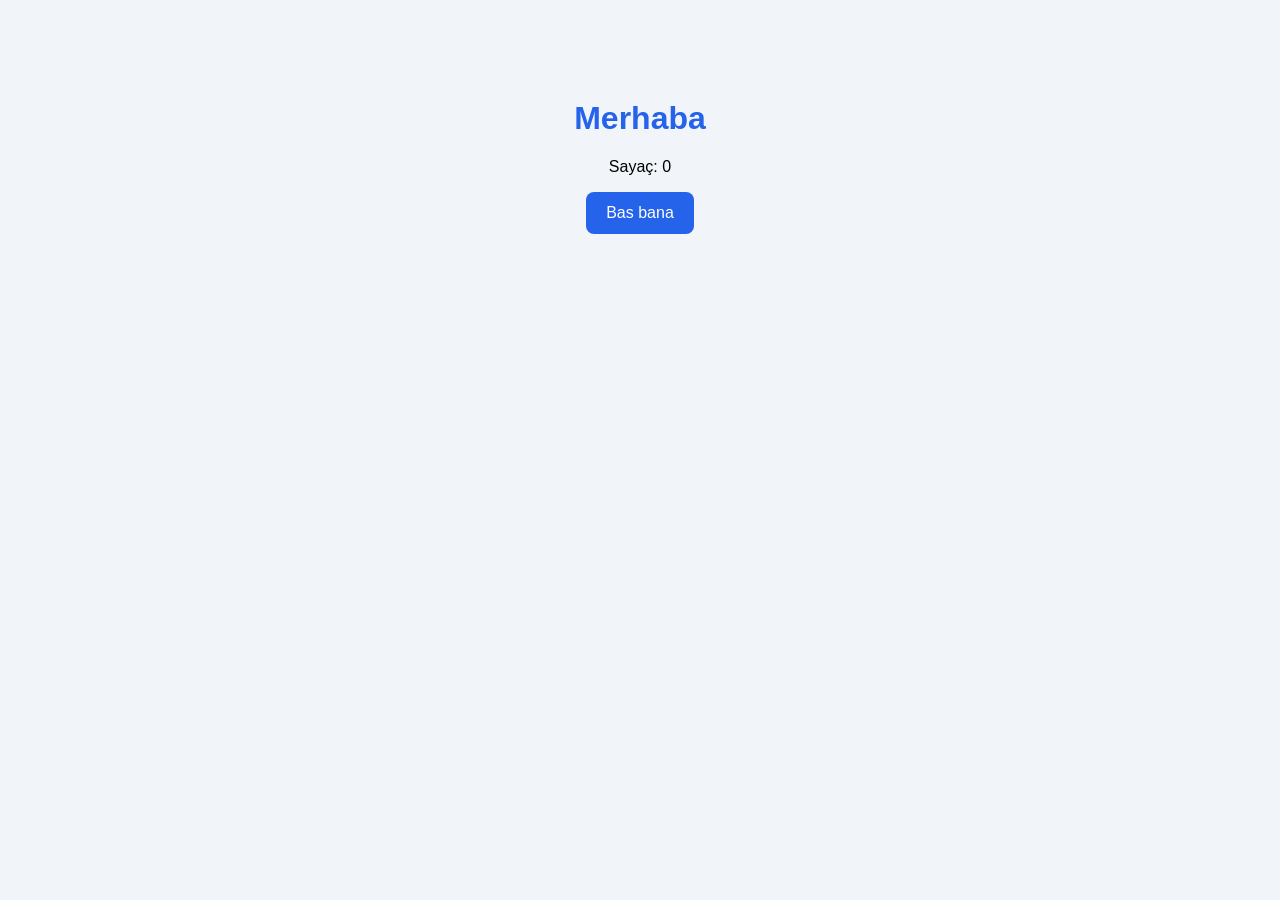
==== commit 999fd7e4: "Add files via upload" ====
--- a/index.html
+++ b/index.html
@@ -1,1353 +1,18 @@
-<!DOCTYPE html>
-<html lang="tr">
-<head>
-<meta charset="UTF-8">
-<meta name="viewport" content="width=device-width, initial-scale=1">
-<title>TECH-OHM — Gömülü sistem tasarımı ve eğitimi</title>
-<meta name="description" content="Endüstriyel PCB ve STM32 tabanlı gömülü sistem tasarımı, danışmanlık ve uygulamalı eğitim. TECH-OHM.">
-<meta property="og:title" content="TECH-OHM — Gömülü sistem tasarımı ve eğitimi">
-<meta property="og:description" content="Endüstriyel PCB ve STM32 tabanlı gömülü sistem tasarımı, danışmanlık ve uygulamalı eğitim.">
-<meta property="og:type" content="website">
-<link rel="preconnect" href="https://fonts.googleapis.com">
-<link rel="preconnect" href="https://fonts.gstatic.com" crossorigin>
-<link href="https://fonts.googleapis.com/css2?family=IBM+Plex+Sans:wght@400;450;500;600;700&family=IBM+Plex+Mono:wght@400;500&display=swap" rel="stylesheet">
-<style>
-:root{
-  --paper:#FFFFFF;
-  --mist:#F4F6F9;
-  --ink:#0A1220;
-  --ink-soft:#132033;
-  --steel:#5B6879;
-  --line:#E2E7EE;
-  --brand:#FFD400;      /* marka sarısı — logo ve birincil CTA */
-  --volt:#0EA5E9;       /* devre / sinyal mavisi */
-  --volt-deep:#0284C7;
-  --maxw:1160px;
-  --ease:cubic-bezier(.22,.61,.36,1);
-}
-*{box-sizing:border-box}
-html{scroll-behavior:smooth;-webkit-text-size-adjust:100%}
-body{
-  margin:0;background:var(--paper);color:var(--ink);
-  font-family:'IBM Plex Sans',system-ui,sans-serif;font-size:17px;line-height:1.6;
-  -webkit-font-smoothing:antialiased;overflow-x:hidden;
-}
-h1,h2,h3,h4{font-family:'IBM Plex Sans',sans-serif;margin:0;line-height:1.08;letter-spacing:-0.021em;font-weight:600}
-p{margin:0}
-a{color:inherit}
-.mono{font-family:'IBM Plex Mono',monospace}
-.wrap{max-width:var(--maxw);margin:0 auto;padding:0 clamp(20px,5vw,40px)}
-img,svg{display:block;max-width:100%}
-
-/* ---------------- NAV ---------------- */
-.nav{
-  position:fixed;top:0;left:0;right:0;z-index:100;color:#fff;
-  background:transparent;border-bottom:1px solid transparent;
-  transition:border-color .35s,background .35s,color .35s,backdrop-filter .35s;
-}
-.nav.scrolled{
-  color:var(--ink);background:rgba(255,255,255,.78);
-  backdrop-filter:saturate(180%) blur(20px);-webkit-backdrop-filter:saturate(180%) blur(20px);
-  border-bottom-color:var(--line);
-}
-.nav .wrap{display:flex;align-items:center;justify-content:space-between;height:58px;gap:20px}
-.nav-logo{height:19px;width:auto}
-.nav-links{display:flex;gap:30px;align-items:center;list-style:none;margin:0;padding:0}
-.nav-links a{
-  text-decoration:none;font-size:13.5px;color:currentColor;opacity:.78;
-  transition:opacity .2s;font-weight:450;
-}
-.nav-links a:hover{opacity:1}
-.nav-cta{
-  text-decoration:none;font-family:'IBM Plex Sans';font-weight:600;font-size:13.5px;
-  background:#fff;color:var(--ink);padding:8px 16px;border-radius:100px;
-  transition:transform .2s var(--ease),background .35s,color .35s;
-}
-.nav.scrolled .nav-cta{background:var(--ink);color:#fff}
-.nav-cta:hover{transform:scale(1.04)}
-.burger{display:none;background:none;border:none;cursor:pointer;padding:6px;flex-direction:column;gap:4px}
-.burger span{width:20px;height:1.6px;background:currentColor;display:block;transition:transform .3s}
-@media(max-width:860px){
-  .nav-links{
-    position:fixed;inset:58px 0 auto;background:rgba(255,255,255,.98);
-    flex-direction:column;gap:0;padding:10px 0 20px;border-bottom:1px solid var(--line);color:var(--ink);
-    transform:translateY(-120%);transition:transform .38s var(--ease);
-  }
-  .nav-links.open{transform:none}
-  .nav-links li{width:100%}
-  .nav-links a{display:block;padding:13px 24px;font-size:16px;opacity:1}
-  .burger{display:flex}
-  .nav-cta{display:none}
-}
-:focus-visible{outline:2px solid var(--ink);outline-offset:3px;border-radius:4px}
-
-/* ---------------- CIRCUIT RAIL ---------------- */
-.spine{
-  position:fixed;left:24px;top:0;height:100vh;width:210px;z-index:40;pointer-events:none;
-  display:flex;align-items:center;
-}
-@media(max-width:1439px){.spine{display:none}}
-@media(max-width:1659px){.spine .lbl{display:none}}
-.spine svg{height:88vh;width:auto;overflow:visible}
-
-.spine .trk{stroke:#D9E0E8;stroke-width:1.5;fill:none;stroke-linecap:round;stroke-linejoin:round}
-.spine .trk-thin{stroke:#E4E9F0;stroke-width:1.3;fill:none;stroke-linecap:round;stroke-linejoin:round}
-.spine .bloom{stroke:var(--volt);fill:none;stroke-linecap:round;stroke-linejoin:round;stroke-width:7;opacity:.20;filter:blur(6px)}
-.spine .core{stroke:var(--volt);fill:none;stroke-linecap:round;stroke-linejoin:round;stroke-width:1.7}
-
-.spine .via{fill:#fff;stroke:#CFD7E1;stroke-width:1.4;transition:fill .45s var(--ease),stroke .45s var(--ease)}
-.spine .via.on{fill:var(--volt);stroke:var(--volt)}
-.spine .viaGlow{fill:var(--volt);opacity:0;filter:blur(5px);transition:opacity .45s var(--ease)}
-.spine .viaGlow.on{opacity:.6}
-.spine .dot{fill:#fff;stroke:#D9E0E8;stroke-width:1.2}
-
-/* package */
-.spine .body{fill:url(#pkgGrad);stroke:#1A2740;stroke-width:.8}
-.spine .mold{fill:none;stroke:#2E3E58;stroke-width:.7}
-.spine .lead{fill:#B8C2D0;transition:fill .45s var(--ease)}
-.spine .lead.on{fill:var(--volt)}
-.spine .pin1{fill:none;stroke:#4A5C78;stroke-width:1.2}
-.spine .chipLed{fill:var(--volt);animation:led 2.8s ease-in-out infinite}
-@keyframes led{0%,100%{opacity:.3}50%{opacity:1}}
-.spine .ref{font-family:'IBM Plex Mono';font-size:8px;fill:#A9B3C1}
-.spine .silk{fill:none;stroke:#E4E9F0;stroke-width:1;stroke-dasharray:3 3}
-.spine .part{fill:#EDF1F6;stroke:#CFD7E1;stroke-width:1}
-.spine .xtal{fill:#E7EBF1;stroke:#C9D2DD;stroke-width:1}
-
-.spine .headGlow{fill:var(--volt);opacity:.55;filter:blur(5px)}
-.spine .headCore{fill:var(--volt)}
-
-.spine .lbl{
-  font-family:'IBM Plex Mono';font-size:14px;font-weight:500;fill:#C2CBD7;
-  letter-spacing:.02em;transition:fill .5s var(--ease),filter .5s var(--ease);
-}
-.spine .lbl.on{fill:var(--volt);filter:drop-shadow(0 0 8px rgba(14,165,233,.75))}100%{fill:var(--ink)}}
-
-/* ---------------- HERO ---------------- */
-.hero{
-  min-height:100svh;display:flex;align-items:center;justify-content:center;
-  text-align:center;padding:132px 0 90px;position:relative;overflow:hidden;
-  background:
-    radial-gradient(58% 44% at 50% 34%, rgba(56,189,248,.30) 0%, rgba(56,189,248,0) 62%),
-    radial-gradient(120% 90% at 50% 30%, #1B3D63 0%, #102743 38%, #08111E 78%);
-  color:#fff;
-}
-.hero .wrap{position:relative;z-index:2;width:100%}
-
-.heroLogo{
-  width:clamp(268px,44vw,600px);height:auto;margin:0 auto 44px;
-  opacity:0;animation:logoIn 1.5s var(--ease) .15s forwards;
-}
-@keyframes logoIn{from{opacity:0;transform:scale(.965)}to{opacity:1;transform:none}}
-.hl-flare{stroke:#7DD3FC;stroke-width:170;fill:none;opacity:.32;filter:blur(34px)}
-.hl-bloom{stroke:#38BDF8;stroke-width:72;fill:none;opacity:.72;filter:blur(13px)}
-.hl-core {stroke:#7FE4FF;stroke-width:30;fill:none}
-.hl-flow{
-  stroke-linecap:round;stroke-linejoin:round;
-  stroke-dasharray:170 1097;stroke-dashoffset:170;
-  animation:heroFlow 3.4s cubic-bezier(.5,0,.5,1) infinite;
-}
-@keyframes heroFlow{
-  0%{stroke-dashoffset:170}
-  62%{stroke-dashoffset:-1097}
-  100%{stroke-dashoffset:-1097}
-}
-
-.hero h1{
-  font-size:clamp(30px,5.1vw,58px);font-weight:600;letter-spacing:-.022em;
-  margin:0 auto 20px;max-width:19ch;
-}
-.hero h1 .ln{display:block;overflow:hidden}
-.hero h1 .ln > span{display:block;transform:translateY(105%);animation:riseIn 1s var(--ease) forwards}
-.hero h1 .ln:nth-child(1) > span{animation-delay:.55s}
-.hero h1 .ln:nth-child(2) > span{animation-delay:.66s}
-@keyframes riseIn{to{transform:none}}
-
-.hero .lede{
-  max-width:52ch;margin:0 auto;color:#9FB2C8;font-size:clamp(15.5px,1.75vw,18.5px);
-  opacity:0;animation:fadeUp .9s var(--ease) .95s forwards;
-}
-@keyframes fadeUp{from{opacity:0;transform:translateY(14px)}to{opacity:1;transform:none}}
-.hero-actions{
-  display:flex;gap:12px;flex-wrap:wrap;justify-content:center;margin-top:38px;
-  opacity:0;animation:fadeUp .9s var(--ease) 1.1s forwards;
-}
-.btn{
-  display:inline-flex;align-items:center;gap:9px;text-decoration:none;
-  font-family:'IBM Plex Sans';font-weight:600;font-size:15px;
-  padding:14px 28px;border-radius:100px;transition:transform .22s var(--ease),background .22s,color .22s;
-}
-.btn:hover{transform:scale(1.035)}
-.btn-dark{background:var(--ink);color:#fff}
-.btn-ghost{background:transparent;color:var(--ink);box-shadow:inset 0 0 0 1.5px var(--line)}
-.btn-ghost:hover{box-shadow:inset 0 0 0 1.5px var(--ink)}
-.hero .btn-dark{background:#fff;color:var(--ink)}
-.hero .btn-ghost{color:#fff;box-shadow:inset 0 0 0 1.5px rgba(255,255,255,.34)}
-.hero .btn-ghost:hover{box-shadow:inset 0 0 0 1.5px rgba(255,255,255,.75)}
-
-.scrollhint{
-  position:absolute;bottom:28px;left:50%;transform:translateX(-50%);z-index:3;
-  font-family:'IBM Plex Mono';font-size:10.5px;color:#6F8299;
-  display:flex;flex-direction:column;align-items:center;gap:8px;
-  opacity:0;animation:fadeUp .8s var(--ease) 1.5s forwards;
-}
-.scrollhint i{display:block;width:1px;height:26px;background:linear-gradient(#6F8299,transparent);animation:pulse 2s infinite}
-@keyframes pulse{0%,100%{opacity:.25}50%{opacity:1}}
-
-/* ---------------- SECTIONS ---------------- */
-section{position:relative}
-.sec{padding:clamp(80px,12vh,140px) 0}
-.sec-dark{background:var(--ink);color:#fff}
-.sec-mist{background:var(--mist)}
-.eyebrow{
-  font-family:'IBM Plex Mono';font-size:11.5px;color:var(--steel);
-  margin-bottom:18px;display:block;
-}
-.sec-dark .eyebrow{color:#8B939F}
-h2.big{font-size:clamp(30px,5.2vw,58px);max-width:18ch;margin-bottom:22px}
-.sec-lede{max-width:56ch;color:var(--steel);font-size:clamp(16px,1.9vw,19px)}
-.sec-dark .sec-lede{color:#A6ADB8}
-
-/* reveal */
-.rv{opacity:0;transform:translateY(22px);transition:opacity .8s var(--ease),transform .8s var(--ease)}
-.rv.in{opacity:1;transform:none}
-.rv[data-d="1"]{transition-delay:.08s}
-.rv[data-d="2"]{transition-delay:.16s}
-.rv[data-d="3"]{transition-delay:.24s}
-
-/* ---------------- TWO PATHS ---------------- */
-.paths{display:grid;gap:18px;grid-template-columns:1fr;margin-top:54px}
-@media(min-width:820px){.paths{grid-template-columns:1fr 1fr}}
-.path{
-  position:relative;border-radius:20px;padding:40px 34px 34px;overflow:hidden;
-  background:var(--paper);border:1px solid var(--line);
-  transition:transform .4s var(--ease),box-shadow .4s var(--ease);
-  text-decoration:none;display:block;
-}
-.path:hover{transform:translateY(-5px);box-shadow:0 18px 46px rgba(14,15,18,.10)}
-.path .pnum{font-family:'IBM Plex Mono';font-size:11.5px;color:var(--steel)}
-.path h3{font-size:clamp(24px,3vw,32px);margin:12px 0 12px}
-.path p{color:var(--steel);font-size:15.5px;max-width:36ch}
-.path ul{margin:22px 0 0;padding:0;list-style:none;display:grid;gap:7px}
-.path li{font-size:14.5px;color:var(--ink);padding-left:20px;position:relative}
-.path li::before{
-  content:"";position:absolute;left:0;top:9px;width:9px;height:2px;background:var(--volt);border-radius:2px;
-}
-.path .go{
-  margin-top:26px;display:inline-flex;align-items:center;gap:8px;
-  font-family:'IBM Plex Sans';font-weight:600;font-size:14.5px;
-}
-.path .go i{
-  width:26px;height:26px;border-radius:50%;background:var(--ink);color:#fff;
-  display:grid;place-items:center;font-style:normal;font-size:12px;
-  transition:transform .3s var(--ease);
-}
-.path:hover .go i{transform:translateX(4px)}
-.path-edu{background:linear-gradient(160deg,#F2FAFE 0%,#FFF 60%)}
-.path-edu::after{
-  content:"";position:absolute;right:-30px;top:-30px;width:150px;height:150px;
-  border-radius:50%;background:var(--volt);opacity:.10;
-}
-
-/* ---------------- STICKY MODULES ---------------- */
-.sticky-wrap{position:relative}
-.sticky-stage{
-  position:sticky;top:0;height:100svh;display:flex;align-items:center;overflow:hidden;
-}
-.stage-inner{width:100%}
-.stage-grid{display:grid;gap:40px;grid-template-columns:1fr;align-items:center}
-@media(min-width:900px){.stage-grid{grid-template-columns:1fr 1fr;gap:64px}}
-.stage-num{
-  font-family:'IBM Plex Sans';font-weight:700;font-size:clamp(80px,16vw,190px);
-  line-height:.82;color:var(--volt);letter-spacing:-.035em;
-}
-.stage-slide{display:none}
-.stage-slide.active{display:block;animation:slideIn .6s var(--ease)}
-@keyframes slideIn{from{opacity:0;transform:translateY(20px)}to{opacity:1;transform:none}}
-.stage-slide h3{font-size:clamp(26px,4vw,44px);margin-bottom:16px;max-width:16ch}
-.stage-slide p{color:#A6ADB8;max-width:44ch;font-size:16.5px}
-.stage-slide .topics{
-  margin-top:26px;display:flex;flex-wrap:wrap;gap:8px;
-}
-.stage-slide .topics span{
-  font-family:'IBM Plex Mono';font-size:12px;color:#CDD3DA;
-  border:1px solid #2A2F38;padding:6px 12px;border-radius:100px;
-}
-.stage-progress{display:flex;gap:6px;margin-top:38px}
-.stage-progress i{
-  height:2px;width:38px;background:#2A2F38;border-radius:2px;overflow:hidden;position:relative;
-}
-.stage-progress i.on{background:var(--volt)}
-
-/* ---------------- SERVICES ---------------- */
-.svc{display:grid;gap:1px;background:var(--line);border:1px solid var(--line);border-radius:18px;overflow:hidden;margin-top:52px}
-@media(min-width:760px){.svc{grid-template-columns:1fr 1fr}}
-@media(min-width:1040px){.svc{grid-template-columns:1fr 1fr 1fr}}
-.svc-item{background:var(--paper);padding:34px 28px;transition:background .3s}
-.svc-item:hover{background:#F8FBFE}
-.svc-item .ico{
-  width:34px;height:34px;margin-bottom:18px;color:var(--ink);
-}
-.svc-item h4{font-size:18.5px;margin-bottom:9px}
-.svc-item p{font-size:14.8px;color:var(--steel)}
-
-/* ---------------- PROCESS ---------------- */
-.steps{margin-top:54px;display:grid;gap:0}
-.step{
-  display:grid;grid-template-columns:64px 1fr;gap:22px;
-  padding:28px 0;border-top:1px solid var(--line);align-items:start;
-}
-.step:last-child{border-bottom:1px solid var(--line)}
-.step .sn{
-  font-family:'IBM Plex Mono';font-size:13px;color:var(--steel);padding-top:4px;
-}
-.step h4{font-size:20px;margin-bottom:7px}
-.step p{color:var(--steel);font-size:15.5px;max-width:58ch}
-
-/* ---------------- STATS ---------------- */
-.stats{display:grid;gap:34px;grid-template-columns:repeat(2,1fr);margin-top:52px}
-@media(min-width:840px){.stats{grid-template-columns:repeat(4,1fr)}}
-.stat .n{font-family:'IBM Plex Sans';font-weight:700;font-size:clamp(36px,5vw,58px);line-height:1;letter-spacing:-.03em}
-.stat .l{color:#A6ADB8;font-size:14px;margin-top:10px}
-
-/* ---------------- CTA / CONTACT ---------------- */
-.cta{padding:clamp(80px,13vh,150px) 0;background:var(--mist)}
-.cta h2{font-size:clamp(30px,5.6vw,62px);max-width:14ch;margin-bottom:22px}
-.contact-grid{display:grid;gap:18px;grid-template-columns:1fr;margin-top:46px}
-@media(min-width:760px){.contact-grid{grid-template-columns:repeat(3,1fr)}}
-.cbox{background:var(--paper);border:1px solid var(--line);border-radius:16px;padding:26px}
-.cbox .k{font-family:'IBM Plex Mono';font-size:11px;color:var(--steel);margin-bottom:9px}
-.cbox a,.cbox div.v{font-family:'IBM Plex Sans';font-weight:600;font-size:17px;text-decoration:none;word-break:break-word}
-.cbox a:hover{color:var(--volt-deep)}
-
-/* ---------------- FOOTER ---------------- */
-footer{background:var(--ink);color:#8B939F;padding:60px 0 40px;font-size:14px}
-.foot-top{display:flex;justify-content:space-between;gap:30px;flex-wrap:wrap;align-items:flex-start}
-.foot-logo{height:22px;width:auto;margin-bottom:16px}
-footer nav{display:flex;gap:26px;flex-wrap:wrap}
-footer a{color:#8B939F;text-decoration:none;transition:color .2s}
-footer a:hover{color:#fff}
-.foot-bot{
-  margin-top:44px;padding-top:22px;border-top:1px solid #23272E;
-  display:flex;justify-content:space-between;gap:16px;flex-wrap:wrap;font-size:12.5px;
-}
-
-
-
-
-
-/* ---------------- EDUCATION BENCH ---------------- */
-.eq-strip{
-  display:grid;grid-template-columns:repeat(3,1fr);gap:14px;margin-top:44px;max-width:430px;
-}
-@media(max-width:899px){.eq-strip{max-width:none;margin-top:34px}}
-.eqm{margin:0}
-.eqm svg{width:100%;height:auto;display:block;
-  opacity:.42;transition:opacity .5s var(--ease),transform .5s var(--ease)}
-.eqm figcaption{
-  font-family:'IBM Plex Mono';font-size:10px;color:#6E7B8D;margin-top:9px;
-  transition:color .5s var(--ease);
-}
-.edu-h:hover ~ .eq-strip .eqm svg,.eq-strip:hover .eqm svg{opacity:1;transform:translateY(-3px)}
-.edu-h:hover ~ .eq-strip figcaption,.eq-strip:hover figcaption{color:#C8D2DF}
-
-.scr-glow{opacity:0;transition:opacity .55s var(--ease)}
-.edu-h:hover ~ .eq-strip .scr-glow,.eq-strip:hover .scr-glow{opacity:1}
-.sig{animation:sigRun 3.6s linear infinite;animation-play-state:paused}
-.edu-h:hover ~ .eq-strip .sig,.eq-strip:hover .sig{animation-play-state:running}
-@keyframes sigRun{from{transform:translateX(0)}to{transform:translateX(-180px)}}
-.led{fill:#2E3C52;transition:fill .4s}
-.edu-h:hover ~ .eq-strip .led,.eq-strip:hover .led{fill:var(--volt);animation:ledBlink 1.1s steps(1) infinite}
-@keyframes ledBlink{0%,62%{opacity:1}63%,100%{opacity:.2}}
-.pcbTrace{stroke:#2A3A52;stroke-width:1.8;fill:none;stroke-linecap:round;stroke-linejoin:round;transition:stroke .5s var(--ease)}
-.edu-h:hover ~ .eq-strip .pcbTrace,.eq-strip:hover .pcbTrace{stroke:var(--volt);transition-delay:calc(var(--i) * .1s)}
-.dispTxt{font-family:'IBM Plex Mono';font-size:13px;fill:#37475F;transition:fill .5s var(--ease)}
-.edu-h:hover ~ .eq-strip .dispTxt,.eq-strip:hover .dispTxt{fill:var(--volt)}
-@media (hover:none){
-  .eqm svg{opacity:1}.sig{animation-play-state:running}.scr-glow{opacity:1}
-  .led{fill:var(--volt)}.pcbTrace{stroke:var(--volt)}.dispTxt{fill:var(--volt)}
-}
-
-/* ---------------- REFERENCES ---------------- */
-.sectors{display:grid;gap:14px;grid-template-columns:1fr;margin-top:48px}
-@media(min-width:700px){.sectors{grid-template-columns:1fr 1fr}}
-@media(min-width:1020px){.sectors{grid-template-columns:repeat(4,1fr)}}
-.sector{
-  background:var(--paper);border:1px solid var(--line);border-radius:16px;padding:26px 22px;
-  transition:border-color .35s var(--ease),transform .35s var(--ease);
-}
-.sector:hover{border-color:#C7D3E2;transform:translateY(-4px)}
-.sector .si{width:30px;height:30px;color:var(--volt);margin-bottom:16px}
-.sector h4{font-size:17px;margin-bottom:8px}
-.sector p{font-size:14.2px;color:var(--steel)}
-
-.projects{display:grid;gap:1px;background:var(--line);border:1px solid var(--line);
-  border-radius:18px;overflow:hidden;margin-top:52px}
-@media(min-width:820px){.projects{grid-template-columns:1fr 1fr}}
-.prj{background:var(--paper);padding:32px 28px;transition:background .35s}
-.prj:hover{background:#F8FBFE}
-.prj .tag{
-  display:inline-block;font-family:'IBM Plex Mono';font-size:10.5px;letter-spacing:.05em;
-  color:var(--volt-deep);background:#EAF6FE;border-radius:100px;padding:5px 11px;margin-bottom:16px;
-}
-.prj h4{font-size:19px;margin-bottom:10px}
-.prj p{font-size:14.6px;color:var(--steel);margin-bottom:16px}
-.prj dl{display:grid;grid-template-columns:auto 1fr;gap:6px 14px;margin:0;font-size:13.4px}
-.prj dt{font-family:'IBM Plex Mono';font-size:11px;color:#8A94A3;padding-top:2px}
-.prj dd{margin:0;color:var(--ink)}
-
-.refnote{
-  margin-top:34px;padding:18px 20px;border-left:2px solid var(--volt);
-  background:#F6FAFD;border-radius:0 10px 10px 0;font-size:14px;color:var(--steel);max-width:70ch;
-}
-
-@media(prefers-reduced-motion:reduce){
-  *,*::before,*::after{animation-duration:.001s!important;transition-duration:.001s!important}
-  html{scroll-behavior:auto}
-  .rv{opacity:1;transform:none}
-  .sig,.led{animation:none!important}
-  .hero h1 .ln > span{transform:none}
-  .heroLogo{opacity:1}
-  .hl-flow{animation:none;stroke-dashoffset:0;stroke-dasharray:none}
-  .hero .lede,.hero-actions,.scrollhint{opacity:1}
-  .flowN,.flowF{display:none}
-  .spine .headGlow,.spine .chipLed{animation:none}
-}
-</style>
-</head>
-<body>
-
-<!-- ============ NAV ============ -->
-<header class="nav" id="nav">
-  <div class="wrap">
-    <a href="#top" aria-label="TECH-OHM ana sayfa">
-      <svg class="nav-logo" viewBox="0 0 2696 568" role="img" aria-label="TECH-OHM"><style>.flowN{fill:none;stroke-width:44;stroke-linecap:round;stroke-linejoin:round;stroke-dasharray:150 1097;stroke-dashoffset:150;animation:runN 2.0s linear infinite}
-.haloN{stroke-width:66;opacity:.6;filter:blur(10px)}
-@keyframes runN{from{stroke-dashoffset:150}to{stroke-dashoffset:-1097}}</style><g transform="translate(0.000000,568.000000) scale(0.100000,-0.100000)" fill="currentColor" stroke="none"><path d="M6825 4145 c-283 -39 -470 -128 -641 -307 -166 -173 -285 -402 -332
--638 -6 -30 -17 -80 -24 -110 -18 -77 -18 -562 0 -650 35 -172 46 -210 103
--345 118 -283 342 -496 639 -610 46 -18 61 -22 190 -50 97 -21 385 -25 485 -6
-98 19 249 67 320 103 318 160 493 412 566 810 7 37 10 70 8 73 -10 10 -666 51
--736 46 -6 -1 -15 -22 -18 -48 -21 -152 -93 -286 -184 -340 -98 -58 -245 -58
--341 1 -122 75 -180 210 -207 486 -11 101 1 479 17 560 19 96 57 208 91 267
-128 224 426 214 551 -17 32 -60 44 -106 59 -222 10 -90 13 -98 33 -98 11 0
-111 5 221 11 110 5 269 14 352 18 84 4 156 11 160 14 14 14 -33 264 -68 362
--21 59 -27 71 -69 155 -78 156 -192 286 -333 378 -212 138 -537 199 -842 157z
-M18125 4145 c-339 -41 -586 -177 -789 -434 -48 -61 -66 -89 -116 -177 -44 -77
--63 -119 -91 -206 -29 -89 -45 -152 -60 -235 l-12 -73 -678 0 c-603 0 -679 2
--693 16 -9 8 -16 24 -16 34 0 10 -4 21 -9 25 -9 5 -61 107 -61 119 0 3 -13 24
--29 48 -16 24 -31 53 -35 65 -4 12 -18 41 -31 65 -14 24 -30 54 -36 68 -28 60
--54 110 -90 175 -21 39 -41 77 -45 85 -3 8 -25 53 -49 100 -25 47 -58 113 -75
-147 -17 35 -35 65 -41 68 -5 4 -9 17 -9 31 0 21 -4 25 -22 22 -22 -3 -53 -52
--118 -188 -12 -25 -27 -54 -33 -65 -9 -17 -36 -69 -115 -221 -5 -11 -22 -45
--37 -76 -15 -32 -31 -58 -36 -58 -5 0 -9 -8 -10 -17 0 -10 -13 -40 -29 -68
--54 -94 -80 -147 -80 -160 0 -7 -7 -18 -15 -25 -8 -7 -15 -21 -15 -31 0 -11
--4 -19 -9 -19 -10 0 -61 -105 -61 -126 0 -7 -6 -17 -13 -21 -6 -4 -22 -30 -35
--58 -13 -27 -27 -57 -32 -65 -5 -8 -21 -40 -35 -70 -15 -30 -31 -62 -36 -70
--5 -8 -15 -26 -21 -40 -7 -14 -15 -27 -18 -30 -4 -3 -17 -27 -29 -55 -12 -27
--27 -57 -32 -65 -5 -8 -32 -61 -59 -117 -55 -109 -74 -133 -92 -115 -14 14
--32 47 -62 112 -14 30 -30 62 -35 70 -6 8 -24 42 -41 75 -17 33 -35 67 -40 75
--4 8 -33 65 -62 125 -30 61 -60 119 -66 130 -6 11 -23 45 -37 75 -14 30 -32
-66 -40 80 -8 14 -23 45 -35 70 -12 25 -35 70 -51 100 -16 30 -29 60 -29 67 0
-7 -4 13 -8 13 -5 0 -23 30 -41 68 -17 37 -38 78 -46 92 -8 14 -24 45 -35 70
--11 25 -25 52 -29 60 -5 8 -12 22 -16 30 -3 8 -23 47 -45 85 -21 39 -52 97
--69 130 -77 149 -128 239 -137 242 -6 2 -20 -16 -33 -39 -12 -24 -26 -50 -31
--58 -5 -8 -19 -37 -31 -65 -12 -27 -28 -57 -34 -65 -7 -8 -23 -40 -36 -70 -12
--30 -28 -62 -34 -70 -7 -8 -22 -35 -35 -60 -12 -25 -26 -52 -31 -60 -5 -8 -15
--28 -24 -45 -8 -16 -19 -37 -24 -45 -5 -8 -21 -40 -35 -70 -15 -30 -30 -62
--34 -70 -26 -48 -42 -83 -42 -94 0 -7 -9 -21 -20 -31 -11 -10 -20 -26 -20 -37
-0 -10 -4 -18 -9 -18 -5 0 -11 -13 -14 -29 -3 -16 -17 -46 -31 -66 -14 -21 -42
--70 -61 -109 -20 -39 -39 -78 -44 -86 -5 -8 -21 -40 -36 -70 -38 -77 -194
--382 -205 -400 -5 -8 -18 -37 -30 -63 -32 -70 -53 -63 -107 38 -23 44 -52 100
--64 125 -12 25 -25 52 -30 60 -26 46 -59 113 -59 120 0 5 -16 32 -35 61 -19
-30 -35 61 -35 70 0 9 -7 22 -15 29 -8 7 -15 18 -15 25 0 7 -9 24 -20 38 -11
-14 -20 32 -20 41 0 8 -9 20 -19 26 -13 6 -229 10 -630 10 l-611 0 0 550 0 550
--410 0 -410 0 0 -490 0 -490 -312 2 -313 3 -3 488 -2 487 -408 -2 -407 -3 -3
--1319 c-1 -973 1 -1322 9 -1333 10 -11 82 -13 408 -11 l396 3 3 512 2 513 23
-5 c12 3 153 4 312 3 l290 -3 5 -515 5 -515 405 0 405 0 3 564 2 564 108 -7
-c59 -3 290 -6 514 -6 224 0 415 -3 423 -6 8 -4 15 -14 15 -24 0 -11 5 -22 11
--25 5 -4 26 -39 45 -78 43 -89 83 -167 95 -187 5 -8 12 -22 15 -30 3 -8 10
--22 15 -30 5 -8 25 -46 44 -85 19 -38 39 -77 43 -85 16 -27 35 -64 84 -160 27
--52 73 -140 103 -195 30 -55 61 -117 71 -137 10 -25 23 -38 35 -38 10 0 19 5
-19 11 0 12 38 97 51 113 16 19 119 225 119 237 0 7 6 20 14 28 7 9 22 34 33
-56 11 22 32 63 47 90 14 28 49 95 76 150 28 55 55 107 60 115 6 8 15 26 20 40
-6 14 21 43 33 65 12 22 33 65 46 95 13 30 29 58 36 63 8 4 16 21 20 37 4 16
-11 32 16 35 5 4 9 14 9 24 0 10 9 26 20 36 11 10 20 26 20 35 0 10 7 23 15 30
-8 7 15 20 15 29 0 9 8 28 17 41 16 22 78 140 142 270 13 25 27 52 32 60 5 8
-15 29 23 45 41 87 53 84 111 -32 22 -43 45 -82 52 -86 7 -4 13 -14 13 -21 0
--7 11 -33 24 -57 14 -24 64 -121 113 -215 48 -94 100 -194 114 -222 14 -27 29
--58 32 -68 4 -11 16 -32 27 -49 11 -16 22 -37 25 -45 3 -8 13 -28 22 -45 9
--16 36 -69 59 -117 24 -47 48 -89 54 -93 5 -3 10 -14 11 -23 0 -9 10 -36 22
--59 12 -24 60 -118 106 -210 46 -93 90 -175 96 -183 7 -8 23 -41 35 -72 13
--32 27 -58 31 -58 4 0 12 -14 18 -32 l11 -31 25 23 c14 13 25 31 25 41 0 9 7
-22 15 29 8 7 15 20 15 29 0 9 15 40 34 68 19 29 38 62 41 74 4 12 18 40 30 63
-13 22 44 79 68 126 57 111 60 116 88 175 13 28 29 57 35 65 7 8 22 40 35 70
-13 30 26 57 30 60 3 3 21 34 39 70 17 36 58 115 91 175 32 61 64 121 69 136 6
-14 18 39 28 57 9 18 30 58 46 90 15 31 32 64 37 72 14 25 47 94 59 120 5 14
-19 39 30 55 11 17 32 57 48 91 33 68 67 100 89 82 7 -6 13 -18 13 -26 0 -9 23
--56 50 -104 28 -48 50 -94 50 -102 0 -8 4 -18 10 -21 8 -5 44 -75 64 -125 4
--8 15 -28 26 -45 11 -16 22 -37 25 -45 4 -8 12 -26 20 -40 29 -53 54 -106 64
--132 l11 -28 102 0 c57 -1 409 -3 783 -6 l680 -6 6 -46 c9 -61 26 -146 40
--197 6 -22 13 -52 16 -68 3 -15 9 -30 14 -33 5 -3 9 -12 9 -21 0 -25 80 -183
-130 -258 147 -218 361 -384 595 -463 65 -21 114 -34 215 -53 84 -17 397 -17
-470 0 178 40 238 59 345 113 254 127 477 378 582 657 89 238 124 565 88 836
--8 61 -17 121 -20 135 -3 14 -11 45 -17 70 -79 338 -322 645 -628 793 -223
-108 -493 147 -775 112z m306 -612 c92 -29 172 -125 217 -258 73 -219 68 -769
--11 -1000 -36 -106 -70 -156 -142 -204 -62 -42 -113 -54 -202 -49 -156 9 -246
-91 -310 283 -49 145 -70 380 -54 606 18 246 54 381 133 499 43 65 117 119 183
-133 48 11 137 6 186 -10z M1480 3800 l0 -320 278 -2 277 -3 5 -1010 5 -1010
-369 -3 c264 -2 373 1 382 9 12 10 14 178 14 1015 l0 1004 275 0 275 0 0 320 0
-320 -940 0 -940 0 0 -320z M3597 4113 c-4 -3 -7 -602 -7 -1329 l0 -1324 23 -5
-c12 -3 463 -4 1002 -3 l980 3 0 315 0 315 -597 3 -598 2 0 215 0 215 485 0
-485 0 0 295 0 295 -482 2 -483 3 -3 193 -2 192 600 0 600 0 0 310 0 310 -998
-0 c-549 0 -1002 -3 -1005 -7z M19922 2788 l3 -1333 405 0 405 0 5 515 5 515
-310 0 310 0 5 -515 5 -515 385 -3 c212 -1 395 0 407 3 l23 5 -3 1328 -2 1327
--407 3 -408 2 -2 -487 -3 -488 -312 -3 -313 -2 0 490 0 490 -410 0 -410 0 2
--1332z M22652 2788 l3 -1333 300 0 300 0 3 928 c1 526 6 927 11 927 5 0 11
--12 14 -27 3 -16 10 -44 15 -63 10 -33 19 -65 72 -265 52 -197 62 -232 71
--265 6 -19 14 -51 19 -70 5 -19 13 -51 19 -70 9 -33 19 -68 71 -265 52 -197
-62 -232 70 -260 8 -28 18 -63 70 -260 11 -41 29 -110 41 -152 11 -43 24 -93
-29 -112 5 -18 12 -37 17 -42 5 -5 123 -8 263 -7 l254 3 8 30 c37 133 51 185
-58 215 5 19 18 71 30 115 12 44 26 97 31 118 21 86 28 114 39 152 6 22 15 56
-20 75 5 19 17 69 29 110 11 41 34 129 51 195 17 66 40 154 51 195 12 41 24 91
-29 110 5 19 18 71 30 115 12 44 25 96 30 115 51 213 88 334 90 290 0 -8 0
--421 0 -916 0 -755 2 -903 14 -913 10 -8 115 -11 377 -9 l364 3 3 1333 2 1332
--534 0 c-383 0 -537 -3 -542 -11 -7 -11 -18 -50 -33 -119 -5 -19 -18 -71 -31
--115 -12 -44 -26 -96 -30 -115 -5 -19 -22 -88 -39 -152 -17 -65 -45 -171 -62
--235 -17 -65 -39 -152 -50 -193 -12 -41 -25 -92 -30 -112 -5 -21 -13 -55 -18
--75 -5 -21 -19 -74 -31 -118 -12 -44 -24 -95 -27 -112 -8 -53 -24 -41 -43 32
--5 17 -18 66 -30 110 -12 44 -25 94 -30 110 -5 17 -18 66 -30 110 -12 44 -25
-94 -30 110 -5 17 -18 66 -30 110 -12 44 -25 94 -30 110 -13 46 -37 134 -54
-195 -8 30 -24 89 -35 130 -12 41 -34 125 -51 185 -16 61 -32 120 -36 133 l-6
-22 -534 0 -534 0 2 -1332z"/></g><path class="flowN haloN" d="M 1070 287 L 1074 287 L 1078 287 L 1082 287 L 1086 287 L 1090 287 L 1094 287 L 1098 287 L 1102 287 L 1106 287 L 1110 287 L 1114 287 L 1118 287 L 1122 288 L 1126 288 L 1130 288 L 1134 288 L 1138 288 L 1142 288 L 1146 288 L 1150 288 L 1154 288 L 1158 288 L 1162 287 L 1166 287 L 1170 288 L 1174 288 L 1178 291 L 1182 296 L 1186 300 L 1190 304 L 1194 308 L 1198 316 L 1202 323 L 1206 332 L 1210 339 L 1214 347 L 1218 355 L 1222 362 L 1226 370 L 1230 375 L 1234 372 L 1238 364 L 1242 357 L 1246 349 L 1250 342 L 1254 334 L 1258 326 L 1262 317 L 1266 310 L 1270 303 L 1274 295 L 1278 286 L 1282 279 L 1286 271 L 1290 263 L 1294 255 L 1298 248 L 1302 240 L 1306 232 L 1310 223 L 1314 217 L 1318 209 L 1322 202 L 1326 200 L 1330 208 L 1334 217 L 1338 223 L 1342 230 L 1346 237 L 1350 246 L 1354 254 L 1358 262 L 1362 269 L 1366 277 L 1370 284 L 1374 292 L 1378 301 L 1382 309 L 1386 317 L 1390 323 L 1394 332 L 1398 340 L 1402 348 L 1406 357 L 1410 363 L 1414 371 L 1418 377 L 1422 372 L 1426 364 L 1430 355 L 1434 348 L 1438 341 L 1442 334 L 1446 325 L 1450 318 L 1454 309 L 1458 302 L 1462 294 L 1466 286 L 1470 279 L 1474 270 L 1478 262 L 1482 255 L 1486 247 L 1490 241 L 1494 232 L 1498 224 L 1502 215 L 1506 208 L 1510 201 L 1514 199 L 1518 208 L 1522 216 L 1526 224 L 1530 231 L 1534 239 L 1538 246 L 1542 254 L 1546 262 L 1550 269 L 1554 273 L 1558 276 L 1562 280 L 1566 285 L 1570 287 L 1574 287 L 1578 287 L 1582 287 L 1586 287 L 1590 287 L 1594 287 L 1598 287 L 1602 287 L 1606 287 L 1610 287 L 1614 287 L 1618 287 L 1622 287 L 1626 287 L 1630 287 L 1634 287 L 1638 287 L 1642 287 L 1646 287 L 1650 287 L 1654 287 L 1658 287 L 1662 287 L 1666 287 L 1670 287 L 1674 287 L 1678 287 L 1682 287 L 1686 287 L 1690 287 L 1694 287 L 1698 287 L 1702 287 L 1706 289 L 1710 289 L 1714 289 L 1718 289 L 1722 289 L 1726 289 L 1730 289 L 1734 289" stroke="#FF9500"/><path class="flowN" d="M 1070 287 L 1074 287 L 1078 287 L 1082 287 L 1086 287 L 1090 287 L 1094 287 L 1098 287 L 1102 287 L 1106 287 L 1110 287 L 1114 287 L 1118 287 L 1122 288 L 1126 288 L 1130 288 L 1134 288 L 1138 288 L 1142 288 L 1146 288 L 1150 288 L 1154 288 L 1158 288 L 1162 287 L 1166 287 L 1170 288 L 1174 288 L 1178 291 L 1182 296 L 1186 300 L 1190 304 L 1194 308 L 1198 316 L 1202 323 L 1206 332 L 1210 339 L 1214 347 L 1218 355 L 1222 362 L 1226 370 L 1230 375 L 1234 372 L 1238 364 L 1242 357 L 1246 349 L 1250 342 L 1254 334 L 1258 326 L 1262 317 L 1266 310 L 1270 303 L 1274 295 L 1278 286 L 1282 279 L 1286 271 L 1290 263 L 1294 255 L 1298 248 L 1302 240 L 1306 232 L 1310 223 L 1314 217 L 1318 209 L 1322 202 L 1326 200 L 1330 208 L 1334 217 L 1338 223 L 1342 230 L 1346 237 L 1350 246 L 1354 254 L 1358 262 L 1362 269 L 1366 277 L 1370 284 L 1374 292 L 1378 301 L 1382 309 L 1386 317 L 1390 323 L 1394 332 L 1398 340 L 1402 348 L 1406 357 L 1410 363 L 1414 371 L 1418 377 L 1422 372 L 1426 364 L 1430 355 L 1434 348 L 1438 341 L 1442 334 L 1446 325 L 1450 318 L 1454 309 L 1458 302 L 1462 294 L 1466 286 L 1470 279 L 1474 270 L 1478 262 L 1482 255 L 1486 247 L 1490 241 L 1494 232 L 1498 224 L 1502 215 L 1506 208 L 1510 201 L 1514 199 L 1518 208 L 1522 216 L 1526 224 L 1530 231 L 1534 239 L 1538 246 L 1542 254 L 1546 262 L 1550 269 L 1554 273 L 1558 276 L 1562 280 L 1566 285 L 1570 287 L 1574 287 L 1578 287 L 1582 287 L 1586 287 L 1590 287 L 1594 287 L 1598 287 L 1602 287 L 1606 287 L 1610 287 L 1614 287 L 1618 287 L 1622 287 L 1626 287 L 1630 287 L 1634 287 L 1638 287 L 1642 287 L 1646 287 L 1650 287 L 1654 287 L 1658 287 L 1662 287 L 1666 287 L 1670 287 L 1674 287 L 1678 287 L 1682 287 L 1686 287 L 1690 287 L 1694 287 L 1698 287 L 1702 287 L 1706 289 L 1710 289 L 1714 289 L 1718 289 L 1722 289 L 1726 289 L 1730 289 L 1734 289" stroke="#FFF3A6"/></svg>
-    </a>
-    <ul class="nav-links" id="navlinks">
-      <li><a href="#egitim">Eğitim</a></li>
-      <li><a href="#program">Program</a></li>
-      <li><a href="#kurumsal">Kurumsal</a></li>
-      <li><a href="#referanslar">Referanslar</a></li>
-      <li><a href="#surec">Nasıl çalışıyoruz</a></li>
-      <li><a href="#iletisim">İletişim</a></li>
-    </ul>
-    <a href="#iletisim" class="nav-cta">Görüşme ayarla</a>
-    <button class="burger" id="burger" aria-label="Menüyü aç" aria-expanded="false"><span></span><span></span><span></span></button>
-  </div>
-</header>
-
-<!-- ============ CIRCUIT SPINE ============ -->
-<div class="spine" id="spine" aria-hidden="true">
-  <svg viewBox="0 0 210 690" width="210" height="690" id="spineSvg">
-    <defs>
-      <linearGradient id="pkgGrad" x1="0" y1="0" x2="0" y2="1">
-        <stop offset="0" stop-color="#1C2C46"/><stop offset=".55" stop-color="#101B2C"/><stop offset="1" stop-color="#0A1220"/>
-      </linearGradient>
-    </defs>
-    <g id="decoLayer"></g>
-    <g id="partLayer"></g>
-    <g id="trackLayer"></g>
-    <g id="liveLayer"></g>
-    <g id="chipLayer"></g>
-    <circle class="headGlow" id="headGlow" cx="0" cy="0" r="7" opacity="0"/>
-    <circle class="headCore" id="headCore" cx="0" cy="0" r="2" opacity="0"/>
-    <g id="padLayer"></g>
-  </svg>
-</div>
-
-<main id="top">
-
-<!-- ============ HERO ============ -->
-<section class="hero">
-  <div class="wrap">
-    <svg class="heroLogo" viewBox="0 0 2696 568" role="img" aria-label="TECH-OHM">
-      <g transform="translate(0.000000,568.000000) scale(0.100000,-0.100000)" fill="#FFFFFF" stroke="none"><path d="M6825 4145 c-283 -39 -470 -128 -641 -307 -166 -173 -285 -402 -332
--638 -6 -30 -17 -80 -24 -110 -18 -77 -18 -562 0 -650 35 -172 46 -210 103
--345 118 -283 342 -496 639 -610 46 -18 61 -22 190 -50 97 -21 385 -25 485 -6
-98 19 249 67 320 103 318 160 493 412 566 810 7 37 10 70 8 73 -10 10 -666 51
--736 46 -6 -1 -15 -22 -18 -48 -21 -152 -93 -286 -184 -340 -98 -58 -245 -58
--341 1 -122 75 -180 210 -207 486 -11 101 1 479 17 560 19 96 57 208 91 267
-128 224 426 214 551 -17 32 -60 44 -106 59 -222 10 -90 13 -98 33 -98 11 0
-111 5 221 11 110 5 269 14 352 18 84 4 156 11 160 14 14 14 -33 264 -68 362
--21 59 -27 71 -69 155 -78 156 -192 286 -333 378 -212 138 -537 199 -842 157z
-M18125 4145 c-339 -41 -586 -177 -789 -434 -48 -61 -66 -89 -116 -177 -44 -77
--63 -119 -91 -206 -29 -89 -45 -152 -60 -235 l-12 -73 -678 0 c-603 0 -679 2
--693 16 -9 8 -16 24 -16 34 0 10 -4 21 -9 25 -9 5 -61 107 -61 119 0 3 -13 24
--29 48 -16 24 -31 53 -35 65 -4 12 -18 41 -31 65 -14 24 -30 54 -36 68 -28 60
--54 110 -90 175 -21 39 -41 77 -45 85 -3 8 -25 53 -49 100 -25 47 -58 113 -75
-147 -17 35 -35 65 -41 68 -5 4 -9 17 -9 31 0 21 -4 25 -22 22 -22 -3 -53 -52
--118 -188 -12 -25 -27 -54 -33 -65 -9 -17 -36 -69 -115 -221 -5 -11 -22 -45
--37 -76 -15 -32 -31 -58 -36 -58 -5 0 -9 -8 -10 -17 0 -10 -13 -40 -29 -68
--54 -94 -80 -147 -80 -160 0 -7 -7 -18 -15 -25 -8 -7 -15 -21 -15 -31 0 -11
--4 -19 -9 -19 -10 0 -61 -105 -61 -126 0 -7 -6 -17 -13 -21 -6 -4 -22 -30 -35
--58 -13 -27 -27 -57 -32 -65 -5 -8 -21 -40 -35 -70 -15 -30 -31 -62 -36 -70
--5 -8 -15 -26 -21 -40 -7 -14 -15 -27 -18 -30 -4 -3 -17 -27 -29 -55 -12 -27
--27 -57 -32 -65 -5 -8 -32 -61 -59 -117 -55 -109 -74 -133 -92 -115 -14 14
--32 47 -62 112 -14 30 -30 62 -35 70 -6 8 -24 42 -41 75 -17 33 -35 67 -40 75
--4 8 -33 65 -62 125 -30 61 -60 119 -66 130 -6 11 -23 45 -37 75 -14 30 -32
-66 -40 80 -8 14 -23 45 -35 70 -12 25 -35 70 -51 100 -16 30 -29 60 -29 67 0
-7 -4 13 -8 13 -5 0 -23 30 -41 68 -17 37 -38 78 -46 92 -8 14 -24 45 -35 70
--11 25 -25 52 -29 60 -5 8 -12 22 -16 30 -3 8 -23 47 -45 85 -21 39 -52 97
--69 130 -77 149 -128 239 -137 242 -6 2 -20 -16 -33 -39 -12 -24 -26 -50 -31
--58 -5 -8 -19 -37 -31 -65 -12 -27 -28 -57 -34 -65 -7 -8 -23 -40 -36 -70 -12
--30 -28 -62 -34 -70 -7 -8 -22 -35 -35 -60 -12 -25 -26 -52 -31 -60 -5 -8 -15
--28 -24 -45 -8 -16 -19 -37 -24 -45 -5 -8 -21 -40 -35 -70 -15 -30 -30 -62
--34 -70 -26 -48 -42 -83 -42 -94 0 -7 -9 -21 -20 -31 -11 -10 -20 -26 -20 -37
-0 -10 -4 -18 -9 -18 -5 0 -11 -13 -14 -29 -3 -16 -17 -46 -31 -66 -14 -21 -42
--70 -61 -109 -20 -39 -39 -78 -44 -86 -5 -8 -21 -40 -36 -70 -38 -77 -194
--382 -205 -400 -5 -8 -18 -37 -30 -63 -32 -70 -53 -63 -107 38 -23 44 -52 100
--64 125 -12 25 -25 52 -30 60 -26 46 -59 113 -59 120 0 5 -16 32 -35 61 -19
-30 -35 61 -35 70 0 9 -7 22 -15 29 -8 7 -15 18 -15 25 0 7 -9 24 -20 38 -11
-14 -20 32 -20 41 0 8 -9 20 -19 26 -13 6 -229 10 -630 10 l-611 0 0 550 0 550
--410 0 -410 0 0 -490 0 -490 -312 2 -313 3 -3 488 -2 487 -408 -2 -407 -3 -3
--1319 c-1 -973 1 -1322 9 -1333 10 -11 82 -13 408 -11 l396 3 3 512 2 513 23
-5 c12 3 153 4 312 3 l290 -3 5 -515 5 -515 405 0 405 0 3 564 2 564 108 -7
-c59 -3 290 -6 514 -6 224 0 415 -3 423 -6 8 -4 15 -14 15 -24 0 -11 5 -22 11
--25 5 -4 26 -39 45 -78 43 -89 83 -167 95 -187 5 -8 12 -22 15 -30 3 -8 10
--22 15 -30 5 -8 25 -46 44 -85 19 -38 39 -77 43 -85 16 -27 35 -64 84 -160 27
--52 73 -140 103 -195 30 -55 61 -117 71 -137 10 -25 23 -38 35 -38 10 0 19 5
-19 11 0 12 38 97 51 113 16 19 119 225 119 237 0 7 6 20 14 28 7 9 22 34 33
-56 11 22 32 63 47 90 14 28 49 95 76 150 28 55 55 107 60 115 6 8 15 26 20 40
-6 14 21 43 33 65 12 22 33 65 46 95 13 30 29 58 36 63 8 4 16 21 20 37 4 16
-11 32 16 35 5 4 9 14 9 24 0 10 9 26 20 36 11 10 20 26 20 35 0 10 7 23 15 30
-8 7 15 20 15 29 0 9 8 28 17 41 16 22 78 140 142 270 13 25 27 52 32 60 5 8
-15 29 23 45 41 87 53 84 111 -32 22 -43 45 -82 52 -86 7 -4 13 -14 13 -21 0
--7 11 -33 24 -57 14 -24 64 -121 113 -215 48 -94 100 -194 114 -222 14 -27 29
--58 32 -68 4 -11 16 -32 27 -49 11 -16 22 -37 25 -45 3 -8 13 -28 22 -45 9
--16 36 -69 59 -117 24 -47 48 -89 54 -93 5 -3 10 -14 11 -23 0 -9 10 -36 22
--59 12 -24 60 -118 106 -210 46 -93 90 -175 96 -183 7 -8 23 -41 35 -72 13
--32 27 -58 31 -58 4 0 12 -14 18 -32 l11 -31 25 23 c14 13 25 31 25 41 0 9 7
-22 15 29 8 7 15 20 15 29 0 9 15 40 34 68 19 29 38 62 41 74 4 12 18 40 30 63
-13 22 44 79 68 126 57 111 60 116 88 175 13 28 29 57 35 65 7 8 22 40 35 70
-13 30 26 57 30 60 3 3 21 34 39 70 17 36 58 115 91 175 32 61 64 121 69 136 6
-14 18 39 28 57 9 18 30 58 46 90 15 31 32 64 37 72 14 25 47 94 59 120 5 14
-19 39 30 55 11 17 32 57 48 91 33 68 67 100 89 82 7 -6 13 -18 13 -26 0 -9 23
--56 50 -104 28 -48 50 -94 50 -102 0 -8 4 -18 10 -21 8 -5 44 -75 64 -125 4
--8 15 -28 26 -45 11 -16 22 -37 25 -45 4 -8 12 -26 20 -40 29 -53 54 -106 64
--132 l11 -28 102 0 c57 -1 409 -3 783 -6 l680 -6 6 -46 c9 -61 26 -146 40
--197 6 -22 13 -52 16 -68 3 -15 9 -30 14 -33 5 -3 9 -12 9 -21 0 -25 80 -183
-130 -258 147 -218 361 -384 595 -463 65 -21 114 -34 215 -53 84 -17 397 -17
-470 0 178 40 238 59 345 113 254 127 477 378 582 657 89 238 124 565 88 836
--8 61 -17 121 -20 135 -3 14 -11 45 -17 70 -79 338 -322 645 -628 793 -223
-108 -493 147 -775 112z m306 -612 c92 -29 172 -125 217 -258 73 -219 68 -769
--11 -1000 -36 -106 -70 -156 -142 -204 -62 -42 -113 -54 -202 -49 -156 9 -246
-91 -310 283 -49 145 -70 380 -54 606 18 246 54 381 133 499 43 65 117 119 183
-133 48 11 137 6 186 -10z M1480 3800 l0 -320 278 -2 277 -3 5 -1010 5 -1010
-369 -3 c264 -2 373 1 382 9 12 10 14 178 14 1015 l0 1004 275 0 275 0 0 320 0
-320 -940 0 -940 0 0 -320z M3597 4113 c-4 -3 -7 -602 -7 -1329 l0 -1324 23 -5
-c12 -3 463 -4 1002 -3 l980 3 0 315 0 315 -597 3 -598 2 0 215 0 215 485 0
-485 0 0 295 0 295 -482 2 -483 3 -3 193 -2 192 600 0 600 0 0 310 0 310 -998
-0 c-549 0 -1002 -3 -1005 -7z M19922 2788 l3 -1333 405 0 405 0 5 515 5 515
-310 0 310 0 5 -515 5 -515 385 -3 c212 -1 395 0 407 3 l23 5 -3 1328 -2 1327
--407 3 -408 2 -2 -487 -3 -488 -312 -3 -313 -2 0 490 0 490 -410 0 -410 0 2
--1332z M22652 2788 l3 -1333 300 0 300 0 3 928 c1 526 6 927 11 927 5 0 11
--12 14 -27 3 -16 10 -44 15 -63 10 -33 19 -65 72 -265 52 -197 62 -232 71
--265 6 -19 14 -51 19 -70 5 -19 13 -51 19 -70 9 -33 19 -68 71 -265 52 -197
-62 -232 70 -260 8 -28 18 -63 70 -260 11 -41 29 -110 41 -152 11 -43 24 -93
-29 -112 5 -18 12 -37 17 -42 5 -5 123 -8 263 -7 l254 3 8 30 c37 133 51 185
-58 215 5 19 18 71 30 115 12 44 26 97 31 118 21 86 28 114 39 152 6 22 15 56
-20 75 5 19 17 69 29 110 11 41 34 129 51 195 17 66 40 154 51 195 12 41 24 91
-29 110 5 19 18 71 30 115 12 44 25 96 30 115 51 213 88 334 90 290 0 -8 0
--421 0 -916 0 -755 2 -903 14 -913 10 -8 115 -11 377 -9 l364 3 3 1333 2 1332
--534 0 c-383 0 -537 -3 -542 -11 -7 -11 -18 -50 -33 -119 -5 -19 -18 -71 -31
--115 -12 -44 -26 -96 -30 -115 -5 -19 -22 -88 -39 -152 -17 -65 -45 -171 -62
--235 -17 -65 -39 -152 -50 -193 -12 -41 -25 -92 -30 -112 -5 -21 -13 -55 -18
--75 -5 -21 -19 -74 -31 -118 -12 -44 -24 -95 -27 -112 -8 -53 -24 -41 -43 32
--5 17 -18 66 -30 110 -12 44 -25 94 -30 110 -5 17 -18 66 -30 110 -12 44 -25
-94 -30 110 -5 17 -18 66 -30 110 -12 44 -25 94 -30 110 -13 46 -37 134 -54
-195 -8 30 -24 89 -35 130 -12 41 -34 125 -51 185 -16 61 -32 120 -36 133 l-6
-22 -534 0 -534 0 2 -1332z"/></g>
-      <path class="hl-flow hl-flare" d="M 1070 287 L 1074 287 L 1078 287 L 1082 287 L 1086 287 L 1090 287 L 1094 287 L 1098 287 L 1102 287 L 1106 287 L 1110 287 L 1114 287 L 1118 287 L 1122 288 L 1126 288 L 1130 288 L 1134 288 L 1138 288 L 1142 288 L 1146 288 L 1150 288 L 1154 288 L 1158 288 L 1162 287 L 1166 287 L 1170 288 L 1174 288 L 1178 291 L 1182 296 L 1186 300 L 1190 304 L 1194 308 L 1198 316 L 1202 323 L 1206 332 L 1210 339 L 1214 347 L 1218 355 L 1222 362 L 1226 370 L 1230 375 L 1234 372 L 1238 364 L 1242 357 L 1246 349 L 1250 342 L 1254 334 L 1258 326 L 1262 317 L 1266 310 L 1270 303 L 1274 295 L 1278 286 L 1282 279 L 1286 271 L 1290 263 L 1294 255 L 1298 248 L 1302 240 L 1306 232 L 1310 223 L 1314 217 L 1318 209 L 1322 202 L 1326 200 L 1330 208 L 1334 217 L 1338 223 L 1342 230 L 1346 237 L 1350 246 L 1354 254 L 1358 262 L 1362 269 L 1366 277 L 1370 284 L 1374 292 L 1378 301 L 1382 309 L 1386 317 L 1390 323 L 1394 332 L 1398 340 L 1402 348 L 1406 357 L 1410 363 L 1414 371 L 1418 377 L 1422 372 L 1426 364 L 1430 355 L 1434 348 L 1438 341 L 1442 334 L 1446 325 L 1450 318 L 1454 309 L 1458 302 L 1462 294 L 1466 286 L 1470 279 L 1474 270 L 1478 262 L 1482 255 L 1486 247 L 1490 241 L 1494 232 L 1498 224 L 1502 215 L 1506 208 L 1510 201 L 1514 199 L 1518 208 L 1522 216 L 1526 224 L 1530 231 L 1534 239 L 1538 246 L 1542 254 L 1546 262 L 1550 269 L 1554 273 L 1558 276 L 1562 280 L 1566 285 L 1570 287 L 1574 287 L 1578 287 L 1582 287 L 1586 287 L 1590 287 L 1594 287 L 1598 287 L 1602 287 L 1606 287 L 1610 287 L 1614 287 L 1618 287 L 1622 287 L 1626 287 L 1630 287 L 1634 287 L 1638 287 L 1642 287 L 1646 287 L 1650 287 L 1654 287 L 1658 287 L 1662 287 L 1666 287 L 1670 287 L 1674 287 L 1678 287 L 1682 287 L 1686 287 L 1690 287 L 1694 287 L 1698 287 L 1702 287 L 1706 289 L 1710 289 L 1714 289 L 1718 289 L 1722 289 L 1726 289 L 1730 289 L 1734 289"/>
-      <path class="hl-flow hl-bloom" d="M 1070 287 L 1074 287 L 1078 287 L 1082 287 L 1086 287 L 1090 287 L 1094 287 L 1098 287 L 1102 287 L 1106 287 L 1110 287 L 1114 287 L 1118 287 L 1122 288 L 1126 288 L 1130 288 L 1134 288 L 1138 288 L 1142 288 L 1146 288 L 1150 288 L 1154 288 L 1158 288 L 1162 287 L 1166 287 L 1170 288 L 1174 288 L 1178 291 L 1182 296 L 1186 300 L 1190 304 L 1194 308 L 1198 316 L 1202 323 L 1206 332 L 1210 339 L 1214 347 L 1218 355 L 1222 362 L 1226 370 L 1230 375 L 1234 372 L 1238 364 L 1242 357 L 1246 349 L 1250 342 L 1254 334 L 1258 326 L 1262 317 L 1266 310 L 1270 303 L 1274 295 L 1278 286 L 1282 279 L 1286 271 L 1290 263 L 1294 255 L 1298 248 L 1302 240 L 1306 232 L 1310 223 L 1314 217 L 1318 209 L 1322 202 L 1326 200 L 1330 208 L 1334 217 L 1338 223 L 1342 230 L 1346 237 L 1350 246 L 1354 254 L 1358 262 L 1362 269 L 1366 277 L 1370 284 L 1374 292 L 1378 301 L 1382 309 L 1386 317 L 1390 323 L 1394 332 L 1398 340 L 1402 348 L 1406 357 L 1410 363 L 1414 371 L 1418 377 L 1422 372 L 1426 364 L 1430 355 L 1434 348 L 1438 341 L 1442 334 L 1446 325 L 1450 318 L 1454 309 L 1458 302 L 1462 294 L 1466 286 L 1470 279 L 1474 270 L 1478 262 L 1482 255 L 1486 247 L 1490 241 L 1494 232 L 1498 224 L 1502 215 L 1506 208 L 1510 201 L 1514 199 L 1518 208 L 1522 216 L 1526 224 L 1530 231 L 1534 239 L 1538 246 L 1542 254 L 1546 262 L 1550 269 L 1554 273 L 1558 276 L 1562 280 L 1566 285 L 1570 287 L 1574 287 L 1578 287 L 1582 287 L 1586 287 L 1590 287 L 1594 287 L 1598 287 L 1602 287 L 1606 287 L 1610 287 L 1614 287 L 1618 287 L 1622 287 L 1626 287 L 1630 287 L 1634 287 L 1638 287 L 1642 287 L 1646 287 L 1650 287 L 1654 287 L 1658 287 L 1662 287 L 1666 287 L 1670 287 L 1674 287 L 1678 287 L 1682 287 L 1686 287 L 1690 287 L 1694 287 L 1698 287 L 1702 287 L 1706 289 L 1710 289 L 1714 289 L 1718 289 L 1722 289 L 1726 289 L 1730 289 L 1734 289"/>
-      <path class="hl-flow hl-core"  d="M 1070 287 L 1074 287 L 1078 287 L 1082 287 L 1086 287 L 1090 287 L 1094 287 L 1098 287 L 1102 287 L 1106 287 L 1110 287 L 1114 287 L 1118 287 L 1122 288 L 1126 288 L 1130 288 L 1134 288 L 1138 288 L 1142 288 L 1146 288 L 1150 288 L 1154 288 L 1158 288 L 1162 287 L 1166 287 L 1170 288 L 1174 288 L 1178 291 L 1182 296 L 1186 300 L 1190 304 L 1194 308 L 1198 316 L 1202 323 L 1206 332 L 1210 339 L 1214 347 L 1218 355 L 1222 362 L 1226 370 L 1230 375 L 1234 372 L 1238 364 L 1242 357 L 1246 349 L 1250 342 L 1254 334 L 1258 326 L 1262 317 L 1266 310 L 1270 303 L 1274 295 L 1278 286 L 1282 279 L 1286 271 L 1290 263 L 1294 255 L 1298 248 L 1302 240 L 1306 232 L 1310 223 L 1314 217 L 1318 209 L 1322 202 L 1326 200 L 1330 208 L 1334 217 L 1338 223 L 1342 230 L 1346 237 L 1350 246 L 1354 254 L 1358 262 L 1362 269 L 1366 277 L 1370 284 L 1374 292 L 1378 301 L 1382 309 L 1386 317 L 1390 323 L 1394 332 L 1398 340 L 1402 348 L 1406 357 L 1410 363 L 1414 371 L 1418 377 L 1422 372 L 1426 364 L 1430 355 L 1434 348 L 1438 341 L 1442 334 L 1446 325 L 1450 318 L 1454 309 L 1458 302 L 1462 294 L 1466 286 L 1470 279 L 1474 270 L 1478 262 L 1482 255 L 1486 247 L 1490 241 L 1494 232 L 1498 224 L 1502 215 L 1506 208 L 1510 201 L 1514 199 L 1518 208 L 1522 216 L 1526 224 L 1530 231 L 1534 239 L 1538 246 L 1542 254 L 1546 262 L 1550 269 L 1554 273 L 1558 276 L 1562 280 L 1566 285 L 1570 287 L 1574 287 L 1578 287 L 1582 287 L 1586 287 L 1590 287 L 1594 287 L 1598 287 L 1602 287 L 1606 287 L 1610 287 L 1614 287 L 1618 287 L 1622 287 L 1626 287 L 1630 287 L 1634 287 L 1638 287 L 1642 287 L 1646 287 L 1650 287 L 1654 287 L 1658 287 L 1662 287 L 1666 287 L 1670 287 L 1674 287 L 1678 287 L 1682 287 L 1686 287 L 1690 287 L 1694 287 L 1698 287 L 1702 287 L 1706 289 L 1710 289 L 1714 289 L 1718 289 L 1722 289 L 1726 289 L 1730 289 L 1734 289"/>
-    </svg>
-    <h1>
-      <span class="ln"><span>Endüstriyel sistemler için</span></span>
-      <span class="ln"><span>gömülü donanım tasarımı.</span></span>
-    </h1>
-    <p class="lede">STM32 tabanlı kontrol kartlarını şematikten seri üretime kadar tasarlıyoruz. Aynı mühendisliği uygulamalı eğitim programımızda aktarıyoruz.</p>
-    <div class="hero-actions">
-      <a href="#egitim" class="btn btn-dark">Eğitimi keşfet</a>
-      <a href="#kurumsal" class="btn btn-ghost">Kurumsal hizmetler</a>
-    </div>
-  </div>
-  <div class="scrollhint mono"><i></i>kaydır</div>
-</section>
-
-<!-- ============ TWO PATHS ============ -->
-<section class="sec" id="ne-yapiyoruz">
-  <div class="wrap">
-    <span class="eyebrow rv">TECH-OHM iki alanda çalışıyor</span>
-    <h2 class="big rv" data-d="1">Bir tarafta üretilen ürün, diğer tarafta yetişen mühendis.</h2>
-    <p class="sec-lede rv" data-d="2">Endüstriyel projelerde çözdüğümüz gerçek problemler, eğitimin müfredatını belirliyor. Öğrettiğimiz her konu bir yerde çalışan bir karttan geliyor.</p>
-
-    <div class="paths">
-      <a href="#egitim" class="path path-edu rv" data-d="1">
-        <div class="pnum mono">EĞİTİM</div>
-        <h3>Sıfırdan gömülü sistem</h3>
-        <p>Dirençten başlayıp STM32 ile çalışan cihaz çıkarmaya kadar giden, uygulamalı bir program.</p>
-        <ul>
-          <li>Video ders kütüphanesi</li>
-          <li>Canlı grup dersleri</li>
-          <li>Birebir danışmanlık</li>
-          <li>Proje geri bildirimi</li>
-        </ul>
-        <span class="go">Programı incele <i>›</i></span>
-      </a>
-
-      <a href="#kurumsal" class="path rv" data-d="2">
-        <div class="pnum mono">KURUMSAL</div>
-        <h3>Devre tasarım hizmeti</h3>
-        <p>Fikirden seri üretime hazır karta: şematik, PCB, firmware ve saha testi tek elden.</p>
-        <ul>
-          <li>Endüstriyel kontrol kartları</li>
-          <li>Mixed-signal PCB tasarımı</li>
-          <li>STM32 firmware geliştirme</li>
-          <li>Mevcut kart revizyonu</li>
-        </ul>
-        <span class="go">Hizmetlere bak <i>›</i></span>
-      </a>
-    </div>
-  </div>
-</section>
-
-<!-- ============ STICKY: EĞİTİM ============ -->
-<section class="sec-dark" id="egitim">
-  <div class="sticky-wrap" id="stickyWrap" style="height:340vh">
-    <div class="sticky-stage">
-      <div class="stage-inner wrap">
-        <span class="eyebrow">Eğitim programı</span>
-        <div class="stage-grid">
-          <div>
-            <div class="stage-slide active" data-i="0">
-              <div class="stage-num">01</div>
-              <h3>Temelden başlıyoruz</h3>
-              <p>Direnç, Ohm yasası, gerilim bölücü. Hiç elektronik bilmeyen biri bile ilk günden devre kurmaya başlıyor. Ezber yok, her formül önce sezgiyle anlatılıyor.</p>
-              <div class="topics"><span>Ohm yasası</span><span>Renk kodu</span><span>Gerilim bölücü</span><span>Güç hesabı</span></div>
-            </div>
-            <div class="stage-slide" data-i="1">
-              <div class="stage-num">02</div>
-              <h3>Elemanları tanıyoruz</h3>
-              <p>Kondansatör, diyot, transistör, MOSFET. Her elemanın ne işe yaradığını datasheet üzerinden okumayı ve doğru olanı seçmeyi öğreniyoruz.</p>
-              <div class="topics"><span>Kondansatör</span><span>MOSFET</span><span>Regülatör</span><span>Ölçüm</span></div>
-            </div>
-            <div class="stage-slide" data-i="2">
-              <div class="stage-num">03</div>
-              <h3>Mikrodenetleyiciye geçiyoruz</h3>
-              <p>STM32 ile ilk proje, GPIO, kesme, timer, PWM ve ADC. Kod yazıp karta yüklüyoruz, osiloskopla ne olduğunu birlikte görüyoruz.</p>
-              <div class="topics"><span>STM32</span><span>GPIO</span><span>PWM</span><span>ADC</span><span>Interrupt</span></div>
-            </div>
-            <div class="stage-slide" data-i="3">
-              <div class="stage-num">04</div>
-              <h3>Kendi kartını çıkarıyorsun</h3>
-              <p>Haberleşme, HMI ekran, motor sürme ve ilk PCB tasarımı. Program, öğrencinin kendi tasarladığı çalışan bir cihazla bitiyor.</p>
-              <div class="topics"><span>UART / SPI / I2C</span><span>Nextion HMI</span><span>Motor sürücü</span><span>PCB</span></div>
-            </div>
-            <div class="stage-progress" id="stageProgress">
-              <i class="on"></i><i></i><i></i><i></i>
-            </div>
-          </div>
-          <div>
-            <h2 class="big edu-h" style="max-width:14ch">Aşama aşama, karta dokunarak.</h2>
-            <p class="sec-lede">Program dört aşamadan oluşuyor. Her aşama bir öncekinin üzerine biniyor — tıpkı bir devreyi kurar gibi, sırayla.</p>
-            <div style="display:flex;gap:12px;flex-wrap:wrap;margin-top:34px">
-              <a href="mufredat.html" class="btn" style="background:var(--brand);color:var(--ink)">Detaylı müfredat</a>
-              <a href="#iletisim" class="btn btn-ghost" style="color:#fff;box-shadow:inset 0 0 0 1.5px #2A2F38">Gruba katıl</a>
-            </div>
-
-            <div class="eq-strip">
-              <figure class="eqm">
-                <svg viewBox="0 0 200 118" role="img" aria-label="Osiloskop">
-                  <defs><clipPath id="scrClip"><rect x="16" y="20" width="118" height="66" rx="3"/></clipPath>
-                  <filter id="wGlow" x="-30%" y="-70%" width="160%" height="240%"><feGaussianBlur stdDeviation="3.2"/></filter></defs>
-                  <rect x="6" y="10" width="188" height="92" rx="7" fill="#101B2C" stroke="#24344E"/>
-                  <rect x="16" y="20" width="118" height="66" rx="3" fill="#060E1A"/>
-                  <g clip-path="url(#scrClip)">
-                    <g stroke="#1A2A40" stroke-width=".8">
-                      <path d="M46 20V86M76 20V86M106 20V86"/><path d="M16 42H134M16 64H134"/></g>
-                    <g class="sig">
-                      <path class="scr-glow" d="M 0.0 62.0 L 1.8 58.9 L 3.6 55.8 L 5.4 52.9 L 7.2 50.2 L 9.0 47.9 L 10.8 45.8 L 12.6 44.2 L 14.4 43.0 L 16.2 42.2 L 18.0 42.0 L 19.8 42.2 L 21.6 43.0 L 23.4 44.2 L 25.2 45.8 L 27.0 47.9 L 28.8 50.2 L 30.6 52.9 L 32.4 55.8 L 34.2 58.9 L 36.0 62.0 L 37.8 65.1 L 39.6 68.2 L 41.4 71.1 L 43.2 73.8 L 45.0 76.1 L 46.8 78.2 L 48.6 79.8 L 50.4 81.0 L 52.2 81.8 L 54.0 82.0 L 55.8 81.8 L 57.6 81.0 L 59.4 79.8 L 61.2 78.2 L 63.0 76.1 L 64.8 73.8 L 66.6 71.1 L 68.4 68.2 L 70.2 65.1 L 72.0 62.0 L 73.8 58.9 L 75.6 55.8 L 77.4 52.9 L 79.2 50.2 L 81.0 47.9 L 82.8 45.8 L 84.6 44.2 L 86.4 43.0 L 88.2 42.2 L 90.0 42.0 L 91.8 42.2 L 93.6 43.0 L 95.4 44.2 L 97.2 45.8 L 99.0 47.9 L 100.8 50.2 L 102.6 52.9 L 104.4 55.8 L 106.2 58.9 L 108.0 62.0 L 109.8 65.1 L 111.6 68.2 L 113.4 71.1 L 115.2 73.8 L 117.0 76.1 L 118.8 78.2 L 120.6 79.8 L 122.4 81.0 L 124.2 81.8 L 126.0 82.0 L 127.8 81.8 L 129.6 81.0 L 131.4 79.8 L 133.2 78.2 L 135.0 76.1 L 136.8 73.8 L 138.6 71.1 L 140.4 68.2 L 142.2 65.1 L 144.0 62.0 L 145.8 58.9 L 147.6 55.8 L 149.4 52.9 L 151.2 50.2 L 153.0 47.9 L 154.8 45.8 L 156.6 44.2 L 158.4 43.0 L 160.2 42.2 L 162.0 42.0 L 163.8 42.2 L 165.6 43.0 L 167.4 44.2 L 169.2 45.8 L 171.0 47.9 L 172.8 50.2 L 174.6 52.9 L 176.4 55.8 L 178.2 58.9 L 180.0 62.0 L 181.8 65.1 L 183.6 68.2 L 185.4 71.1 L 187.2 73.8 L 189.0 76.1 L 190.8 78.2 L 192.6 79.8 L 194.4 81.0 L 196.2 81.8 L 198.0 82.0 L 199.8 81.8 L 201.6 81.0 L 203.4 79.8 L 205.2 78.2 L 207.0 76.1 L 208.8 73.8 L 210.6 71.1 L 212.4 68.2 L 214.2 65.1 L 216.0 62.0 L 217.8 58.9 L 219.6 55.8 L 221.4 52.9 L 223.2 50.2 L 225.0 47.9 L 226.8 45.8 L 228.6 44.2 L 230.4 43.0 L 232.2 42.2 L 234.0 42.0 L 235.8 42.2 L 237.6 43.0 L 239.4 44.2 L 241.2 45.8 L 243.0 47.9 L 244.8 50.2 L 246.6 52.9 L 248.4 55.8 L 250.2 58.9 L 252.0 62.0 L 253.8 65.1 L 255.6 68.2 L 257.4 71.1 L 259.2 73.8 L 261.0 76.1 L 262.8 78.2 L 264.6 79.8 L 266.4 81.0 L 268.2 81.8 L 270.0 82.0 L 271.8 81.8 L 273.6 81.0 L 275.4 79.8 L 277.2 78.2 L 279.0 76.1 L 280.8 73.8 L 282.6 71.1 L 284.4 68.2 L 286.2 65.1 L 288.0 62.0 L 289.8 58.9 L 291.6 55.8 L 293.4 52.9 L 295.2 50.2 L 297.0 47.9 L 298.8 45.8 L 300.6 44.2 L 302.4 43.0 L 304.2 42.2 L 306.0 42.0 L 307.8 42.2 L 309.6 43.0 L 311.4 44.2 L 313.2 45.8 L 315.0 47.9 L 316.8 50.2 L 318.6 52.9 L 320.4 55.8 L 322.2 58.9 L 324.0 62.0 L 325.8 65.1 L 327.6 68.2 L 329.4 71.1 L 331.2 73.8 L 333.0 76.1 L 334.8 78.2 L 336.6 79.8 L 338.4 81.0 L 340.2 81.8 L 342.0 82.0 L 343.8 81.8 L 345.6 81.0 L 347.4 79.8 L 349.2 78.2 L 351.0 76.1 L 352.8 73.8 L 354.6 71.1 L 356.4 68.2 L 358.2 65.1 L 360.0 62.0" transform="translate(16,0)" fill="none" stroke="#0EA5E9" stroke-width="6" opacity=".35" filter="url(#wGlow)"/>
-                      <path class="scr-glow" d="M 0.0 62.0 L 1.8 58.9 L 3.6 55.8 L 5.4 52.9 L 7.2 50.2 L 9.0 47.9 L 10.8 45.8 L 12.6 44.2 L 14.4 43.0 L 16.2 42.2 L 18.0 42.0 L 19.8 42.2 L 21.6 43.0 L 23.4 44.2 L 25.2 45.8 L 27.0 47.9 L 28.8 50.2 L 30.6 52.9 L 32.4 55.8 L 34.2 58.9 L 36.0 62.0 L 37.8 65.1 L 39.6 68.2 L 41.4 71.1 L 43.2 73.8 L 45.0 76.1 L 46.8 78.2 L 48.6 79.8 L 50.4 81.0 L 52.2 81.8 L 54.0 82.0 L 55.8 81.8 L 57.6 81.0 L 59.4 79.8 L 61.2 78.2 L 63.0 76.1 L 64.8 73.8 L 66.6 71.1 L 68.4 68.2 L 70.2 65.1 L 72.0 62.0 L 73.8 58.9 L 75.6 55.8 L 77.4 52.9 L 79.2 50.2 L 81.0 47.9 L 82.8 45.8 L 84.6 44.2 L 86.4 43.0 L 88.2 42.2 L 90.0 42.0 L 91.8 42.2 L 93.6 43.0 L 95.4 44.2 L 97.2 45.8 L 99.0 47.9 L 100.8 50.2 L 102.6 52.9 L 104.4 55.8 L 106.2 58.9 L 108.0 62.0 L 109.8 65.1 L 111.6 68.2 L 113.4 71.1 L 115.2 73.8 L 117.0 76.1 L 118.8 78.2 L 120.6 79.8 L 122.4 81.0 L 124.2 81.8 L 126.0 82.0 L 127.8 81.8 L 129.6 81.0 L 131.4 79.8 L 133.2 78.2 L 135.0 76.1 L 136.8 73.8 L 138.6 71.1 L 140.4 68.2 L 142.2 65.1 L 144.0 62.0 L 145.8 58.9 L 147.6 55.8 L 149.4 52.9 L 151.2 50.2 L 153.0 47.9 L 154.8 45.8 L 156.6 44.2 L 158.4 43.0 L 160.2 42.2 L 162.0 42.0 L 163.8 42.2 L 165.6 43.0 L 167.4 44.2 L 169.2 45.8 L 171.0 47.9 L 172.8 50.2 L 174.6 52.9 L 176.4 55.8 L 178.2 58.9 L 180.0 62.0 L 181.8 65.1 L 183.6 68.2 L 185.4 71.1 L 187.2 73.8 L 189.0 76.1 L 190.8 78.2 L 192.6 79.8 L 194.4 81.0 L 196.2 81.8 L 198.0 82.0 L 199.8 81.8 L 201.6 81.0 L 203.4 79.8 L 205.2 78.2 L 207.0 76.1 L 208.8 73.8 L 210.6 71.1 L 212.4 68.2 L 214.2 65.1 L 216.0 62.0 L 217.8 58.9 L 219.6 55.8 L 221.4 52.9 L 223.2 50.2 L 225.0 47.9 L 226.8 45.8 L 228.6 44.2 L 230.4 43.0 L 232.2 42.2 L 234.0 42.0 L 235.8 42.2 L 237.6 43.0 L 239.4 44.2 L 241.2 45.8 L 243.0 47.9 L 244.8 50.2 L 246.6 52.9 L 248.4 55.8 L 250.2 58.9 L 252.0 62.0 L 253.8 65.1 L 255.6 68.2 L 257.4 71.1 L 259.2 73.8 L 261.0 76.1 L 262.8 78.2 L 264.6 79.8 L 266.4 81.0 L 268.2 81.8 L 270.0 82.0 L 271.8 81.8 L 273.6 81.0 L 275.4 79.8 L 277.2 78.2 L 279.0 76.1 L 280.8 73.8 L 282.6 71.1 L 284.4 68.2 L 286.2 65.1 L 288.0 62.0 L 289.8 58.9 L 291.6 55.8 L 293.4 52.9 L 295.2 50.2 L 297.0 47.9 L 298.8 45.8 L 300.6 44.2 L 302.4 43.0 L 304.2 42.2 L 306.0 42.0 L 307.8 42.2 L 309.6 43.0 L 311.4 44.2 L 313.2 45.8 L 315.0 47.9 L 316.8 50.2 L 318.6 52.9 L 320.4 55.8 L 322.2 58.9 L 324.0 62.0 L 325.8 65.1 L 327.6 68.2 L 329.4 71.1 L 331.2 73.8 L 333.0 76.1 L 334.8 78.2 L 336.6 79.8 L 338.4 81.0 L 340.2 81.8 L 342.0 82.0 L 343.8 81.8 L 345.6 81.0 L 347.4 79.8 L 349.2 78.2 L 351.0 76.1 L 352.8 73.8 L 354.6 71.1 L 356.4 68.2 L 358.2 65.1 L 360.0 62.0" transform="translate(16,0)" fill="none" stroke="#38BDF8" stroke-width="1.8"/>
-                    </g>
-                  </g>
-                  <rect x="16" y="20" width="118" height="66" rx="3" fill="none" stroke="#1F2F47"/>
-                  <circle cx="160" cy="36" r="10" fill="#182740" stroke="#2B3C56"/><path d="M160 29v6" stroke="#8494AB" stroke-width="1.8" stroke-linecap="round"/>
-                  <circle cx="160" cy="64" r="10" fill="#182740" stroke="#2B3C56"/><path d="M160 57v6" stroke="#8494AB" stroke-width="1.8" stroke-linecap="round"/>
-                  <circle class="led" cx="182" cy="88" r="3.4"/>
-                </svg>
-                <figcaption>Osiloskop</figcaption>
-              </figure>
-              <figure class="eqm">
-                <svg viewBox="0 0 200 118" role="img" aria-label="Sinyal jeneratörü">
-                  <defs><clipPath id="genClip"><rect x="16" y="52" width="112" height="34" rx="3"/></clipPath>
-                  <filter id="gGlow" x="-30%" y="-70%" width="160%" height="240%"><feGaussianBlur stdDeviation="3"/></filter></defs>
-                  <rect x="6" y="10" width="188" height="92" rx="7" fill="#101B2C" stroke="#24344E"/>
-                  <rect x="16" y="20" width="112" height="24" rx="3" fill="#060E1A" stroke="#1F2F47"/>
-                  <text class="dispTxt" x="25" y="37">1.000 kHz</text>
-                  <rect x="16" y="52" width="112" height="34" rx="3" fill="#060E1A" stroke="#1F2F47"/>
-                  <g clip-path="url(#genClip)"><g class="sig">
-                    <path class="scr-glow" d="M 0 48 L 40 48 L 40 76 L 40 76 L 80 76 L 80 48 L 80 48 L 120 48 L 120 76 L 120 76 L 160 76 L 160 48 L 160 48 L 200 48 L 200 76 L 200 76 L 240 76 L 240 48 L 240 48 L 280 48 L 280 76 L 280 76 L 320 76 L 320 48 L 320 48 L 360 48" transform="translate(16,7)" fill="none" stroke="#0EA5E9" stroke-width="5.5" opacity=".3" filter="url(#gGlow)"/>
-                    <path class="scr-glow" d="M 0 48 L 40 48 L 40 76 L 40 76 L 80 76 L 80 48 L 80 48 L 120 48 L 120 76 L 120 76 L 160 76 L 160 48 L 160 48 L 200 48 L 200 76 L 200 76 L 240 76 L 240 48 L 240 48 L 280 48 L 280 76 L 280 76 L 320 76 L 320 48 L 320 48 L 360 48" transform="translate(16,7)" fill="none" stroke="#38BDF8" stroke-width="1.8"/>
-                  </g></g>
-                  <circle cx="163" cy="44" r="17" fill="#182740" stroke="#2B3C56"/><path d="M163 31v9" stroke="#9FB0C6" stroke-width="2.2" stroke-linecap="round"/>
-                  <circle cx="163" cy="80" r="8" fill="#060E1A" stroke="#33445F" stroke-width="2.4"/><circle cx="163" cy="80" r="2" fill="#7D8DA5"/>
-                  <circle class="led" cx="138" cy="28" r="3.4"/>
-                </svg>
-                <figcaption>Sinyal jeneratörü</figcaption>
-              </figure>
-              <figure class="eqm">
-                <svg viewBox="0 0 200 118" role="img" aria-label="Geliştirme kartı">
-                  <rect x="8" y="12" width="184" height="88" rx="6" fill="#101B2C" stroke="#24344E"/>
-                  <g fill="#060E1A"><circle cx="19" cy="23" r="3"/><circle cx="181" cy="23" r="3"/><circle cx="19" cy="89" r="3"/><circle cx="181" cy="89" r="3"/></g>
-                  <path class="pcbTrace" style="--i:0" d="M30 38h26l7 7v18"/>
-                  <path class="pcbTrace" style="--i:1" d="M30 50h18l8 8v22h18"/>
-                  <path class="pcbTrace" style="--i:2" d="M137 42h22l7 7v20"/>
-                  <path class="pcbTrace" style="--i:3" d="M137 62h14l9 9v18h-20"/>
-                  <path class="pcbTrace" style="--i:4" d="M96 80v10h34"/>
-                  <path class="pcbTrace" style="--i:5" d="M76 80v12H42"/>
-                  <rect x="78" y="38" width="44" height="40" rx="3" fill="#152338" stroke="#2B3C56"/>
-                  <rect x="84" y="44" width="32" height="28" rx="2" fill="none" stroke="#33445F" stroke-width=".7"/>
-                  <g stroke="#8E9CB2" stroke-width="1.6" stroke-linecap="round"><path d="M78 46h-6M78 56h-6M78 66h-6M122 46h6M122 56h6M122 66h6"/></g>
-                  <g fill="#FFD400"><rect x="26" y="60" width="5" height="13" rx="1"/><rect x="34" y="60" width="5" height="13" rx="1"/><rect x="42" y="60" width="5" height="13" rx="1"/></g>
-                  <g fill="#182740" stroke="#2B3C56"><rect x="150" y="34" width="13" height="19" rx="2"/><rect x="168" y="34" width="13" height="19" rx="2"/></g>
-                  <circle class="led" cx="134" cy="90" r="3.6"/><circle cx="148" cy="90" r="3.6" fill="#2A3A52"/>
-                </svg>
-                <figcaption>Geliştirme kartı</figcaption>
-              </figure>
-            </div>
-          </div>
-        </div>
-      </div>
-    </div>
-  </div>
-</section>
-
-<!-- ============ PROGRAM / NASIL KATILIRSIN ============ -->
-<section class="sec sec-mist" id="program">
-  <div class="wrap">
-    <span class="eyebrow rv">Katılım biçimleri</span>
-    <h2 class="big rv" data-d="1">Kendi hızında ya da grupla.</h2>
-    <p class="sec-lede rv" data-d="2">Nasıl öğrenmek istediğine göre seç. İkisini birlikte de kullanabilirsin.</p>
-
-    <div class="paths">
-      <div class="path rv" data-d="1">
-        <div class="pnum mono">KENDİ HIZINDA</div>
-        <h3>Video ders kütüphanesi</h3>
-        <p>Tüm dersler kayıtlı ve sıralı. İstediğin zaman, istediğin kadar tekrar izle.</p>
-        <ul>
-          <li>Aşama aşama ilerleyen video seti</li>
-          <li>Ders notları ve şemalar</li>
-          <li>Yeni içerikler eklendikçe erişim</li>
-        </ul>
-        <span class="go" style="color:var(--steel)">Yakında açılıyor</span>
-      </div>
-      <div class="path rv" data-d="2">
-        <div class="pnum mono">CANLI</div>
-        <h3>Grup dersi ve danışmanlık</h3>
-        <p>Küçük gruplarla canlı ders, soru-cevap ve proje üzerinden birebir ilerleme.</p>
-        <ul>
-          <li>Haftalık canlı oturum</li>
-          <li>Projene özel geri bildirim</li>
-          <li>Birebir danışmanlık seçeneği</li>
-        </ul>
-        <a href="#iletisim" class="go">Randevu al <i>›</i></a>
-      </div>
-    </div>
-  </div>
-</section>
-
-<!-- ============ KURUMSAL ============ -->
-<section class="sec" id="kurumsal">
-  <div class="wrap">
-    <span class="eyebrow rv">Kurumsal hizmetler</span>
-    <h2 class="big rv" data-d="1">Sahada çalışan kart tasarlıyoruz.</h2>
-    <p class="sec-lede rv" data-d="2">Fabrika ortamında, gürültü ve titreşim altında yıllarca çalışması gereken kartlar tasarlıyoruz. Prototip değil, üretime giren ürün.</p>
-
-    <div class="svc">
-      <div class="svc-item rv">
-        <svg class="ico" viewBox="0 0 24 24" fill="none" stroke="currentColor" stroke-width="1.5"><rect x="3" y="3" width="18" height="18" rx="2"/><rect x="8" y="8" width="8" height="8" rx="1"/><path d="M8 3v2M16 3v2M8 19v2M16 19v2M3 8h2M3 16h2M19 8h2M19 16h2"/></svg>
-        <h4>Endüstriyel kontrol kartı</h4>
-        <p>Makine ve otomasyon sistemleri için ana kontrol kartı tasarımı, şematikten üretime.</p>
-      </div>
-      <div class="svc-item rv" data-d="1">
-        <svg class="ico" viewBox="0 0 24 24" fill="none" stroke="currentColor" stroke-width="1.5"><path d="M3 12h4l2-7 3 14 3-9 2 4h4"/></svg>
-        <h4>Mixed-signal tasarım</h4>
-        <p>Analog ve dijital kısmın bir arada olduğu, gürültüye duyarlı kartların düzeni.</p>
-      </div>
-      <div class="svc-item rv" data-d="2">
-        <svg class="ico" viewBox="0 0 24 24" fill="none" stroke="currentColor" stroke-width="1.5"><path d="M8 6l-5 6 5 6M16 6l5 6-5 6M13 4l-2 16"/></svg>
-        <h4>STM32 firmware</h4>
-        <p>Sürücü katmanından uygulama mantığına, kartın üstünde koşan yazılımın tamamı.</p>
-      </div>
-      <div class="svc-item rv">
-        <svg class="ico" viewBox="0 0 24 24" fill="none" stroke="currentColor" stroke-width="1.5"><rect x="2" y="6" width="20" height="12" rx="2"/><path d="M6 10h5M6 14h8"/><circle cx="17" cy="12" r="1.6"/></svg>
-        <h4>HMI ve operatör arayüzü</h4>
-        <p>Dokunmatik ekran arayüzü tasarımı ve kart ile haberleşmesinin kurulması.</p>
-      </div>
-      <div class="svc-item rv" data-d="1">
-        <svg class="ico" viewBox="0 0 24 24" fill="none" stroke="currentColor" stroke-width="1.5"><path d="M12 3v4M12 17v4M3 12h4M17 12h4M6 6l3 3M15 15l3 3M18 6l-3 3M9 15l-3 3"/><circle cx="12" cy="12" r="3"/></svg>
-        <h4>Motor ve sürücü katmanı</h4>
-        <p>DC, step ve solenoid sürme devreleri; koruma ve arıza güvenliği ile birlikte.</p>
-      </div>
-      <div class="svc-item rv" data-d="2">
-        <svg class="ico" viewBox="0 0 24 24" fill="none" stroke="currentColor" stroke-width="1.5"><path d="M12 3l8 4v6c0 4.5-3.2 7.4-8 8-4.8-.6-8-3.5-8-8V7z"/><path d="M9 12l2 2 4-4"/></svg>
-        <h4>Kart revizyonu ve inceleme</h4>
-        <p>Mevcut tasarımın gözden geçirilmesi, EMI ve koruma eksiklerinin giderilmesi.</p>
-      </div>
-    </div>
-  </div>
-</section>
-
-<!-- ============ REFERANSLAR ============ -->
-<section class="sec sec-mist" id="referanslar">
-  <div class="wrap">
-    <span class="eyebrow rv">Referanslar</span>
-    <h2 class="big rv" data-d="1">Kartlarımız zor ortamlarda çalışıyor.</h2>
-    <p class="sec-lede rv" data-d="2">Titreşim, elektriksel gürültü ve kesintisiz çalışma beklentisi olan alanlarda görev alan kartlar tasarladık. Aşağıdaki alanlarda teslim edilmiş projelerimiz bulunuyor.</p>
-
-    <div class="sectors">
-      <div class="sector rv">
-        <svg class="si" viewBox="0 0 24 24" fill="none" stroke="currentColor" stroke-width="1.5"><path d="M12 3l8 3.5v5.8c0 4.6-3.3 7.9-8 8.7-4.7-.8-8-4.1-8-8.7V6.5z"/><path d="M12 8v5"/><circle cx="12" cy="15.6" r=".6" fill="currentColor"/></svg>
-        <h4>Savunma sanayi</h4>
-        <p>Test ve kontrol donanımı. Gizlilik yükümlülüğü nedeniyle proje detayları paylaşılmıyor.</p>
-      </div>
-      <div class="sector rv" data-d="1">
-        <svg class="si" viewBox="0 0 24 24" fill="none" stroke="currentColor" stroke-width="1.5"><rect x="3" y="5" width="18" height="15" rx="2"/><path d="M12 9v6M9 12h6M3 9h18"/></svg>
-        <h4>Sağlık kuruluşları</h4>
-        <p>Hastane cihazları için ölçüm ve kontrol kartları; kesintisiz çalışma ve güvenli arıza davranışı önceliğiyle.</p>
-      </div>
-      <div class="sector rv" data-d="2">
-        <svg class="si" viewBox="0 0 24 24" fill="none" stroke="currentColor" stroke-width="1.5"><rect x="5" y="3" width="14" height="13" rx="3"/><path d="M5 10h14M8 20l-2 2M16 20l2 2M9 16v4h6v-4"/><circle cx="9" cy="13" r=".7" fill="currentColor"/><circle cx="15" cy="13" r=".7" fill="currentColor"/></svg>
-        <h4>Demiryolu</h4>
-        <p>Raylı sistem sahasında çalışan, titreşim ve geniş sıcaklık aralığına dayanıklı elektronik.</p>
-      </div>
-      <div class="sector rv" data-d="3">
-        <svg class="si" viewBox="0 0 24 24" fill="none" stroke="currentColor" stroke-width="1.5"><path d="M3 20V9l6 4V9l6 4V4h6v16z"/><path d="M7 20v-3M13 20v-3M19 20v-3"/></svg>
-        <h4>Endüstriyel üretim</h4>
-        <p>Paketleme ve otomasyon makineleri için ana kontrol kartları, motor sürücü ve operatör arayüzü.</p>
-      </div>
-    </div>
-
-    <div class="projects">
-      <article class="prj rv">
-        <span class="tag">ENDÜSTRİYEL ÜRETİM</span>
-        <h4>Paketleme makinesi kontrol kartı</h4>
-        <p>Makinenin tüm hareket ve sıcaklık kontrolünü yürüten ana kart. Şematik, PCB, firmware ve operatör arayüzü tek elden geliştirildi.</p>
-        <dl>
-          <dt>Kapsam</dt><dd>Donanım + firmware + HMI</dd>
-          <dt>Teknoloji</dt><dd>STM32, step sürücü, dokunmatik ekran</dd>
-          <dt>Durum</dt><dd>Sahada çalışıyor</dd>
-        </dl>
-      </article>
-
-      <article class="prj rv" data-d="1">
-        <span class="tag">SAĞLIK</span>
-        <h4>Cihaz ölçüm ve kontrol kartı</h4>
-        <p>Hassas analog ölçüm ile dijital kontrolün aynı kart üzerinde bulunduğu mixed-signal tasarım. Gürültü ayrımı ve güvenli arıza davranışı öncelikliydi.</p>
-        <dl>
-          <dt>Kapsam</dt><dd>Mixed-signal PCB tasarımı</dd>
-          <dt>Teknoloji</dt><dd>STM32, izole besleme, ADC zinciri</dd>
-          <dt>Durum</dt><dd>Teslim edildi</dd>
-        </dl>
-      </article>
-
-      <article class="prj rv" data-d="2">
-        <span class="tag">DEMİRYOLU</span>
-        <h4>Saha kontrol elektroniği</h4>
-        <p>Raylı sistem ortamında titreşim, gerilim dalgalanması ve geniş sıcaklık aralığına dayanacak şekilde korumalı tasarlanan kontrol kartı.</p>
-        <dl>
-          <dt>Kapsam</dt><dd>Donanım tasarımı ve koruma katmanı</dd>
-          <dt>Teknoloji</dt><dd>Ters polarite, TVS/ESD, izolasyon</dd>
-          <dt>Durum</dt><dd>Teslim edildi</dd>
-        </dl>
-      </article>
-
-      <article class="prj rv" data-d="3">
-        <span class="tag">SAVUNMA SANAYİ</span>
-        <h4>Test ve kontrol donanımı</h4>
-        <p>Gizlilik yükümlülüğü nedeniyle proje detayları ve müşteri bilgisi paylaşılmıyor. Kapsam hakkında görüşmede bilgi verilebilir.</p>
-        <dl>
-          <dt>Kapsam</dt><dd>Paylaşılmıyor</dd>
-          <dt>Teknoloji</dt><dd>Paylaşılmıyor</dd>
-          <dt>Durum</dt><dd>Tamamlandı</dd>
-        </dl>
-      </article>
-    </div>
-
-    <p class="refnote rv">Müşteri isimleri ve kurum logoları, ilgili kurumların yazılı izni alındıktan sonra bu sayfada yayınlanacaktır. Gizlilik sözleşmesi kapsamındaki projelerde detay paylaşılmaz.</p>
-  </div>
-</section>
-
-<!-- ============ SÜREÇ ============ -->
-<section class="sec sec-mist" id="surec">
-  <div class="wrap">
-    <span class="eyebrow rv">Bir proje nasıl ilerliyor</span>
-    <h2 class="big rv" data-d="1">Her proje aynı dört adımdan geçiyor.</h2>
-    <div class="steps">
-      <div class="step rv"><div class="sn mono">01</div><div><h4>Konuşuyoruz</h4><p>Kartın ne yapması gerektiğini, hangi ortamda çalışacağını ve bütçeyi netleştiriyoruz. Bu görüşme ücretsiz.</p></div></div>
-      <div class="step rv" data-d="1"><div class="sn mono">02</div><div><h4>Fizibilite ve teklif</h4><p>Teknik yaklaşımı, malzeme seçimini, süreyi ve maliyeti yazılı bir raporla sunuyoruz. Karar sizde.</p></div></div>
-      <div class="step rv" data-d="2"><div class="sn mono">03</div><div><h4>Tasarım ve prototip</h4><p>Şematik, PCB ve firmware paralel ilerliyor. İlk numune üretilip laboratuvarda test ediliyor.</p></div></div>
-      <div class="step rv" data-d="3"><div class="sn mono">04</div><div><h4>Saha testi ve teslim</h4><p>Kart gerçek ortamda çalıştırılıyor, gerekirse revize ediliyor. Dokümantasyon ve kaynak dosyalar teslim ediliyor.</p></div></div>
-    </div>
-  </div>
-</section>
-
-<!-- ============ STATS ============ -->
-<section class="sec sec-dark">
-  <div class="wrap">
-    <span class="eyebrow rv">Rakamlarla</span>
-    <h2 class="big rv" data-d="1">Kağıt üstünde değil, üretimde.</h2>
-    <div class="stats">
-      <div class="stat rv"><div class="n" data-count="30" data-suffix="+">0</div><div class="l">Tasarlanan kart</div></div>
-      <div class="stat rv" data-d="1"><div class="n" data-count="8" data-suffix=" yıl">0</div><div class="l">Saha tecrübesi</div></div>
-      <div class="stat rv" data-d="2"><div class="n" data-count="4" data-suffix="">0</div><div class="l">Eğitim aşaması</div></div>
-      <div class="stat rv" data-d="3"><div class="n" data-count="100" data-suffix="%">0</div><div class="l">Tek elden teslim</div></div>
-    </div>
-  </div>
-</section>
-
-<!-- ============ CTA / İLETİŞİM ============ -->
-<section class="cta" id="iletisim">
-  <div class="wrap">
-    <span class="eyebrow rv">İletişim</span>
-    <h2 class="rv" data-d="1">Fikrini konuşalım.</h2>
-    <p class="sec-lede rv" data-d="2">Bir kart tasarlatmak, eğitime katılmak ya da sadece fikir almak için yaz. İlk görüşme ücretsiz.</p>
-    <div class="contact-grid">
-      <div class="cbox rv" data-d="1">
-        <div class="k mono">E-POSTA</div>
-        <a href="mailto:info@techohm.com">info@techohm.com</a>
-      </div>
-      <div class="cbox rv" data-d="2">
-        <div class="k mono">TELEFON</div>
-        <a href="tel:+900000000000">+90 000 000 00 00</a>
-      </div>
-      <div class="cbox rv" data-d="3">
-        <div class="k mono">KONUM</div>
-        <div class="v">Ankara, Türkiye</div>
-      </div>
-    </div>
-    <div style="margin-top:34px">
-      <a href="mailto:info@techohm.com" class="btn btn-dark rv">E-posta gönder</a>
-    </div>
-  </div>
-</section>
-
-</main>
-
-<!-- ============ FOOTER ============ -->
-<footer>
-  <div class="wrap">
-    <div class="foot-top">
-      <div>
-        <svg class="foot-logo" viewBox="0 0 2696 568" role="img" aria-label="TECH-OHM"><style>.flowF{fill:none;stroke-width:44;stroke-linecap:round;stroke-linejoin:round;stroke-dasharray:150 1097;stroke-dashoffset:150;animation:runF 2.0s linear infinite}
-.haloF{stroke-width:66;opacity:.6;filter:blur(10px)}
-@keyframes runF{from{stroke-dashoffset:150}to{stroke-dashoffset:-1097}}</style><g transform="translate(0.000000,568.000000) scale(0.100000,-0.100000)" fill="#FFFFFF" stroke="none"><path d="M6825 4145 c-283 -39 -470 -128 -641 -307 -166 -173 -285 -402 -332
--638 -6 -30 -17 -80 -24 -110 -18 -77 -18 -562 0 -650 35 -172 46 -210 103
--345 118 -283 342 -496 639 -610 46 -18 61 -22 190 -50 97 -21 385 -25 485 -6
-98 19 249 67 320 103 318 160 493 412 566 810 7 37 10 70 8 73 -10 10 -666 51
--736 46 -6 -1 -15 -22 -18 -48 -21 -152 -93 -286 -184 -340 -98 -58 -245 -58
--341 1 -122 75 -180 210 -207 486 -11 101 1 479 17 560 19 96 57 208 91 267
-128 224 426 214 551 -17 32 -60 44 -106 59 -222 10 -90 13 -98 33 -98 11 0
-111 5 221 11 110 5 269 14 352 18 84 4 156 11 160 14 14 14 -33 264 -68 362
--21 59 -27 71 -69 155 -78 156 -192 286 -333 378 -212 138 -537 199 -842 157z
-M18125 4145 c-339 -41 -586 -177 -789 -434 -48 -61 -66 -89 -116 -177 -44 -77
--63 -119 -91 -206 -29 -89 -45 -152 -60 -235 l-12 -73 -678 0 c-603 0 -679 2
--693 16 -9 8 -16 24 -16 34 0 10 -4 21 -9 25 -9 5 -61 107 -61 119 0 3 -13 24
--29 48 -16 24 -31 53 -35 65 -4 12 -18 41 -31 65 -14 24 -30 54 -36 68 -28 60
--54 110 -90 175 -21 39 -41 77 -45 85 -3 8 -25 53 -49 100 -25 47 -58 113 -75
-147 -17 35 -35 65 -41 68 -5 4 -9 17 -9 31 0 21 -4 25 -22 22 -22 -3 -53 -52
--118 -188 -12 -25 -27 -54 -33 -65 -9 -17 -36 -69 -115 -221 -5 -11 -22 -45
--37 -76 -15 -32 -31 -58 -36 -58 -5 0 -9 -8 -10 -17 0 -10 -13 -40 -29 -68
--54 -94 -80 -147 -80 -160 0 -7 -7 -18 -15 -25 -8 -7 -15 -21 -15 -31 0 -11
--4 -19 -9 -19 -10 0 -61 -105 -61 -126 0 -7 -6 -17 -13 -21 -6 -4 -22 -30 -35
--58 -13 -27 -27 -57 -32 -65 -5 -8 -21 -40 -35 -70 -15 -30 -31 -62 -36 -70
--5 -8 -15 -26 -21 -40 -7 -14 -15 -27 -18 -30 -4 -3 -17 -27 -29 -55 -12 -27
--27 -57 -32 -65 -5 -8 -32 -61 -59 -117 -55 -109 -74 -133 -92 -115 -14 14
--32 47 -62 112 -14 30 -30 62 -35 70 -6 8 -24 42 -41 75 -17 33 -35 67 -40 75
--4 8 -33 65 -62 125 -30 61 -60 119 -66 130 -6 11 -23 45 -37 75 -14 30 -32
-66 -40 80 -8 14 -23 45 -35 70 -12 25 -35 70 -51 100 -16 30 -29 60 -29 67 0
-7 -4 13 -8 13 -5 0 -23 30 -41 68 -17 37 -38 78 -46 92 -8 14 -24 45 -35 70
--11 25 -25 52 -29 60 -5 8 -12 22 -16 30 -3 8 -23 47 -45 85 -21 39 -52 97
--69 130 -77 149 -128 239 -137 242 -6 2 -20 -16 -33 -39 -12 -24 -26 -50 -31
--58 -5 -8 -19 -37 -31 -65 -12 -27 -28 -57 -34 -65 -7 -8 -23 -40 -36 -70 -12
--30 -28 -62 -34 -70 -7 -8 -22 -35 -35 -60 -12 -25 -26 -52 -31 -60 -5 -8 -15
--28 -24 -45 -8 -16 -19 -37 -24 -45 -5 -8 -21 -40 -35 -70 -15 -30 -30 -62
--34 -70 -26 -48 -42 -83 -42 -94 0 -7 -9 -21 -20 -31 -11 -10 -20 -26 -20 -37
-0 -10 -4 -18 -9 -18 -5 0 -11 -13 -14 -29 -3 -16 -17 -46 -31 -66 -14 -21 -42
--70 -61 -109 -20 -39 -39 -78 -44 -86 -5 -8 -21 -40 -36 -70 -38 -77 -194
--382 -205 -400 -5 -8 -18 -37 -30 -63 -32 -70 -53 -63 -107 38 -23 44 -52 100
--64 125 -12 25 -25 52 -30 60 -26 46 -59 113 -59 120 0 5 -16 32 -35 61 -19
-30 -35 61 -35 70 0 9 -7 22 -15 29 -8 7 -15 18 -15 25 0 7 -9 24 -20 38 -11
-14 -20 32 -20 41 0 8 -9 20 -19 26 -13 6 -229 10 -630 10 l-611 0 0 550 0 550
--410 0 -410 0 0 -490 0 -490 -312 2 -313 3 -3 488 -2 487 -408 -2 -407 -3 -3
--1319 c-1 -973 1 -1322 9 -1333 10 -11 82 -13 408 -11 l396 3 3 512 2 513 23
-5 c12 3 153 4 312 3 l290 -3 5 -515 5 -515 405 0 405 0 3 564 2 564 108 -7
-c59 -3 290 -6 514 -6 224 0 415 -3 423 -6 8 -4 15 -14 15 -24 0 -11 5 -22 11
--25 5 -4 26 -39 45 -78 43 -89 83 -167 95 -187 5 -8 12 -22 15 -30 3 -8 10
--22 15 -30 5 -8 25 -46 44 -85 19 -38 39 -77 43 -85 16 -27 35 -64 84 -160 27
--52 73 -140 103 -195 30 -55 61 -117 71 -137 10 -25 23 -38 35 -38 10 0 19 5
-19 11 0 12 38 97 51 113 16 19 119 225 119 237 0 7 6 20 14 28 7 9 22 34 33
-56 11 22 32 63 47 90 14 28 49 95 76 150 28 55 55 107 60 115 6 8 15 26 20 40
-6 14 21 43 33 65 12 22 33 65 46 95 13 30 29 58 36 63 8 4 16 21 20 37 4 16
-11 32 16 35 5 4 9 14 9 24 0 10 9 26 20 36 11 10 20 26 20 35 0 10 7 23 15 30
-8 7 15 20 15 29 0 9 8 28 17 41 16 22 78 140 142 270 13 25 27 52 32 60 5 8
-15 29 23 45 41 87 53 84 111 -32 22 -43 45 -82 52 -86 7 -4 13 -14 13 -21 0
--7 11 -33 24 -57 14 -24 64 -121 113 -215 48 -94 100 -194 114 -222 14 -27 29
--58 32 -68 4 -11 16 -32 27 -49 11 -16 22 -37 25 -45 3 -8 13 -28 22 -45 9
--16 36 -69 59 -117 24 -47 48 -89 54 -93 5 -3 10 -14 11 -23 0 -9 10 -36 22
--59 12 -24 60 -118 106 -210 46 -93 90 -175 96 -183 7 -8 23 -41 35 -72 13
--32 27 -58 31 -58 4 0 12 -14 18 -32 l11 -31 25 23 c14 13 25 31 25 41 0 9 7
-22 15 29 8 7 15 20 15 29 0 9 15 40 34 68 19 29 38 62 41 74 4 12 18 40 30 63
-13 22 44 79 68 126 57 111 60 116 88 175 13 28 29 57 35 65 7 8 22 40 35 70
-13 30 26 57 30 60 3 3 21 34 39 70 17 36 58 115 91 175 32 61 64 121 69 136 6
-14 18 39 28 57 9 18 30 58 46 90 15 31 32 64 37 72 14 25 47 94 59 120 5 14
-19 39 30 55 11 17 32 57 48 91 33 68 67 100 89 82 7 -6 13 -18 13 -26 0 -9 23
--56 50 -104 28 -48 50 -94 50 -102 0 -8 4 -18 10 -21 8 -5 44 -75 64 -125 4
--8 15 -28 26 -45 11 -16 22 -37 25 -45 4 -8 12 -26 20 -40 29 -53 54 -106 64
--132 l11 -28 102 0 c57 -1 409 -3 783 -6 l680 -6 6 -46 c9 -61 26 -146 40
--197 6 -22 13 -52 16 -68 3 -15 9 -30 14 -33 5 -3 9 -12 9 -21 0 -25 80 -183
-130 -258 147 -218 361 -384 595 -463 65 -21 114 -34 215 -53 84 -17 397 -17
-470 0 178 40 238 59 345 113 254 127 477 378 582 657 89 238 124 565 88 836
--8 61 -17 121 -20 135 -3 14 -11 45 -17 70 -79 338 -322 645 -628 793 -223
-108 -493 147 -775 112z m306 -612 c92 -29 172 -125 217 -258 73 -219 68 -769
--11 -1000 -36 -106 -70 -156 -142 -204 -62 -42 -113 -54 -202 -49 -156 9 -246
-91 -310 283 -49 145 -70 380 -54 606 18 246 54 381 133 499 43 65 117 119 183
-133 48 11 137 6 186 -10z M1480 3800 l0 -320 278 -2 277 -3 5 -1010 5 -1010
-369 -3 c264 -2 373 1 382 9 12 10 14 178 14 1015 l0 1004 275 0 275 0 0 320 0
-320 -940 0 -940 0 0 -320z M3597 4113 c-4 -3 -7 -602 -7 -1329 l0 -1324 23 -5
-c12 -3 463 -4 1002 -3 l980 3 0 315 0 315 -597 3 -598 2 0 215 0 215 485 0
-485 0 0 295 0 295 -482 2 -483 3 -3 193 -2 192 600 0 600 0 0 310 0 310 -998
-0 c-549 0 -1002 -3 -1005 -7z M19922 2788 l3 -1333 405 0 405 0 5 515 5 515
-310 0 310 0 5 -515 5 -515 385 -3 c212 -1 395 0 407 3 l23 5 -3 1328 -2 1327
--407 3 -408 2 -2 -487 -3 -488 -312 -3 -313 -2 0 490 0 490 -410 0 -410 0 2
--1332z M22652 2788 l3 -1333 300 0 300 0 3 928 c1 526 6 927 11 927 5 0 11
--12 14 -27 3 -16 10 -44 15 -63 10 -33 19 -65 72 -265 52 -197 62 -232 71
--265 6 -19 14 -51 19 -70 5 -19 13 -51 19 -70 9 -33 19 -68 71 -265 52 -197
-62 -232 70 -260 8 -28 18 -63 70 -260 11 -41 29 -110 41 -152 11 -43 24 -93
-29 -112 5 -18 12 -37 17 -42 5 -5 123 -8 263 -7 l254 3 8 30 c37 133 51 185
-58 215 5 19 18 71 30 115 12 44 26 97 31 118 21 86 28 114 39 152 6 22 15 56
-20 75 5 19 17 69 29 110 11 41 34 129 51 195 17 66 40 154 51 195 12 41 24 91
-29 110 5 19 18 71 30 115 12 44 25 96 30 115 51 213 88 334 90 290 0 -8 0
--421 0 -916 0 -755 2 -903 14 -913 10 -8 115 -11 377 -9 l364 3 3 1333 2 1332
--534 0 c-383 0 -537 -3 -542 -11 -7 -11 -18 -50 -33 -119 -5 -19 -18 -71 -31
--115 -12 -44 -26 -96 -30 -115 -5 -19 -22 -88 -39 -152 -17 -65 -45 -171 -62
--235 -17 -65 -39 -152 -50 -193 -12 -41 -25 -92 -30 -112 -5 -21 -13 -55 -18
--75 -5 -21 -19 -74 -31 -118 -12 -44 -24 -95 -27 -112 -8 -53 -24 -41 -43 32
--5 17 -18 66 -30 110 -12 44 -25 94 -30 110 -5 17 -18 66 -30 110 -12 44 -25
-94 -30 110 -5 17 -18 66 -30 110 -12 44 -25 94 -30 110 -13 46 -37 134 -54
-195 -8 30 -24 89 -35 130 -12 41 -34 125 -51 185 -16 61 -32 120 -36 133 l-6
-22 -534 0 -534 0 2 -1332z"/></g><path class="flowF haloF" d="M 1070 287 L 1074 287 L 1078 287 L 1082 287 L 1086 287 L 1090 287 L 1094 287 L 1098 287 L 1102 287 L 1106 287 L 1110 287 L 1114 287 L 1118 287 L 1122 288 L 1126 288 L 1130 288 L 1134 288 L 1138 288 L 1142 288 L 1146 288 L 1150 288 L 1154 288 L 1158 288 L 1162 287 L 1166 287 L 1170 288 L 1174 288 L 1178 291 L 1182 296 L 1186 300 L 1190 304 L 1194 308 L 1198 316 L 1202 323 L 1206 332 L 1210 339 L 1214 347 L 1218 355 L 1222 362 L 1226 370 L 1230 375 L 1234 372 L 1238 364 L 1242 357 L 1246 349 L 1250 342 L 1254 334 L 1258 326 L 1262 317 L 1266 310 L 1270 303 L 1274 295 L 1278 286 L 1282 279 L 1286 271 L 1290 263 L 1294 255 L 1298 248 L 1302 240 L 1306 232 L 1310 223 L 1314 217 L 1318 209 L 1322 202 L 1326 200 L 1330 208 L 1334 217 L 1338 223 L 1342 230 L 1346 237 L 1350 246 L 1354 254 L 1358 262 L 1362 269 L 1366 277 L 1370 284 L 1374 292 L 1378 301 L 1382 309 L 1386 317 L 1390 323 L 1394 332 L 1398 340 L 1402 348 L 1406 357 L 1410 363 L 1414 371 L 1418 377 L 1422 372 L 1426 364 L 1430 355 L 1434 348 L 1438 341 L 1442 334 L 1446 325 L 1450 318 L 1454 309 L 1458 302 L 1462 294 L 1466 286 L 1470 279 L 1474 270 L 1478 262 L 1482 255 L 1486 247 L 1490 241 L 1494 232 L 1498 224 L 1502 215 L 1506 208 L 1510 201 L 1514 199 L 1518 208 L 1522 216 L 1526 224 L 1530 231 L 1534 239 L 1538 246 L 1542 254 L 1546 262 L 1550 269 L 1554 273 L 1558 276 L 1562 280 L 1566 285 L 1570 287 L 1574 287 L 1578 287 L 1582 287 L 1586 287 L 1590 287 L 1594 287 L 1598 287 L 1602 287 L 1606 287 L 1610 287 L 1614 287 L 1618 287 L 1622 287 L 1626 287 L 1630 287 L 1634 287 L 1638 287 L 1642 287 L 1646 287 L 1650 287 L 1654 287 L 1658 287 L 1662 287 L 1666 287 L 1670 287 L 1674 287 L 1678 287 L 1682 287 L 1686 287 L 1690 287 L 1694 287 L 1698 287 L 1702 287 L 1706 289 L 1710 289 L 1714 289 L 1718 289 L 1722 289 L 1726 289 L 1730 289 L 1734 289" stroke="#FFC400"/><path class="flowF" d="M 1070 287 L 1074 287 L 1078 287 L 1082 287 L 1086 287 L 1090 287 L 1094 287 L 1098 287 L 1102 287 L 1106 287 L 1110 287 L 1114 287 L 1118 287 L 1122 288 L 1126 288 L 1130 288 L 1134 288 L 1138 288 L 1142 288 L 1146 288 L 1150 288 L 1154 288 L 1158 288 L 1162 287 L 1166 287 L 1170 288 L 1174 288 L 1178 291 L 1182 296 L 1186 300 L 1190 304 L 1194 308 L 1198 316 L 1202 323 L 1206 332 L 1210 339 L 1214 347 L 1218 355 L 1222 362 L 1226 370 L 1230 375 L 1234 372 L 1238 364 L 1242 357 L 1246 349 L 1250 342 L 1254 334 L 1258 326 L 1262 317 L 1266 310 L 1270 303 L 1274 295 L 1278 286 L 1282 279 L 1286 271 L 1290 263 L 1294 255 L 1298 248 L 1302 240 L 1306 232 L 1310 223 L 1314 217 L 1318 209 L 1322 202 L 1326 200 L 1330 208 L 1334 217 L 1338 223 L 1342 230 L 1346 237 L 1350 246 L 1354 254 L 1358 262 L 1362 269 L 1366 277 L 1370 284 L 1374 292 L 1378 301 L 1382 309 L 1386 317 L 1390 323 L 1394 332 L 1398 340 L 1402 348 L 1406 357 L 1410 363 L 1414 371 L 1418 377 L 1422 372 L 1426 364 L 1430 355 L 1434 348 L 1438 341 L 1442 334 L 1446 325 L 1450 318 L 1454 309 L 1458 302 L 1462 294 L 1466 286 L 1470 279 L 1474 270 L 1478 262 L 1482 255 L 1486 247 L 1490 241 L 1494 232 L 1498 224 L 1502 215 L 1506 208 L 1510 201 L 1514 199 L 1518 208 L 1522 216 L 1526 224 L 1530 231 L 1534 239 L 1538 246 L 1542 254 L 1546 262 L 1550 269 L 1554 273 L 1558 276 L 1562 280 L 1566 285 L 1570 287 L 1574 287 L 1578 287 L 1582 287 L 1586 287 L 1590 287 L 1594 287 L 1598 287 L 1602 287 L 1606 287 L 1610 287 L 1614 287 L 1618 287 L 1622 287 L 1626 287 L 1630 287 L 1634 287 L 1638 287 L 1642 287 L 1646 287 L 1650 287 L 1654 287 L 1658 287 L 1662 287 L 1666 287 L 1670 287 L 1674 287 L 1678 287 L 1682 287 L 1686 287 L 1690 287 L 1694 287 L 1698 287 L 1702 287 L 1706 289 L 1710 289 L 1714 289 L 1718 289 L 1722 289 L 1726 289 L 1730 289 L 1734 289" stroke="#FF8A00"/></svg>
-        <p style="max-width:34ch;font-size:14px">Gömülü sistem tasarımı, endüstriyel PCB ve uygulamalı eğitim.</p>
-      </div>
-      <nav>
-        <a href="#egitim">Eğitim</a>
-        <a href="#kurumsal">Kurumsal</a>
-        <a href="#surec">Süreç</a>
-        <a href="#iletisim">İletişim</a>
-      </nav>
-    </div>
-    <div class="foot-bot">
-      <div>© <span id="yr">2026</span> TECH-OHM. Tüm hakları saklıdır.</div>
-      <div>Ankara, Türkiye</div>
-    </div>
-  </div>
-</footer>
-
-<script>
-(function(){
-  var reduce = window.matchMedia('(prefers-reduced-motion: reduce)').matches;
-  document.getElementById('yr').textContent = new Date().getFullYear();
-
-  /* ---- mobile menu ---- */
-  var burger = document.getElementById('burger'), links = document.getElementById('navlinks');
-  burger.addEventListener('click', function(){
-    var open = links.classList.toggle('open');
-    burger.setAttribute('aria-expanded', open);
-  });
-  links.addEventListener('click', function(e){
-    if(e.target.tagName === 'A') { links.classList.remove('open'); burger.setAttribute('aria-expanded','false'); }
-  });
-
-  /* ---- nav border on scroll ---- */
-  var nav = document.getElementById('nav');
-  function navScroll(){ nav.classList.toggle('scrolled', window.scrollY > window.innerHeight * 0.72); }
-  navScroll();
-
-  /* ---- reveals ---- */
-  var io = new IntersectionObserver(function(entries){
-    entries.forEach(function(en){
-      if(en.isIntersecting){ en.target.classList.add('in'); io.unobserve(en.target); }
-    });
-  }, {threshold:0.15, rootMargin:'0px 0px -8% 0px'});
-  document.querySelectorAll('.rv').forEach(function(el){ io.observe(el); });
-
-  /* ---- counters ---- */
-  var cio = new IntersectionObserver(function(entries){
-    entries.forEach(function(en){
-      if(!en.isIntersecting) return;
-      var el = en.target, target = parseFloat(el.dataset.count), suffix = el.dataset.suffix || '';
-      cio.unobserve(el);
-      if(reduce){ el.textContent = target + suffix; return; }
-      var t0 = null, dur = 1300;
-      function tick(ts){
-        if(!t0) t0 = ts;
-        var p = Math.min((ts - t0)/dur, 1);
-        var eased = 1 - Math.pow(1-p, 3);
-        el.textContent = Math.round(target*eased) + suffix;
-        if(p < 1) requestAnimationFrame(tick);
-      }
-      requestAnimationFrame(tick);
-    });
-  }, {threshold:0.5});
-  document.querySelectorAll('[data-count]').forEach(function(el){ cio.observe(el); });
-
-  /* ---- circuit rail: MCU fanout ---- */
-  var NS='http://www.w3.org/2000/svg';
-  function el(tag,a,cls){var n=document.createElementNS(NS,tag);for(var k in a)n.setAttribute(k,a[k]);if(cls)n.setAttribute('class',cls);return n;}
-  var decoLayer=document.getElementById('decoLayer'),partLayer=document.getElementById('partLayer'),
-      trackLayer=document.getElementById('trackLayer'),liveLayer=document.getElementById('liveLayer'),
-      chipLayer=document.getElementById('chipLayer'),padLayer=document.getElementById('padLayer'),
-      headGlow=document.getElementById('headGlow'),headCore=document.getElementById('headCore');
-
-  /* QFP: 6 leads per side, gull-wing */
-  var CL=34, CR=94, CT=120, CB=180, NP=6, LEAD=9, LW=3.2;
-  var pos=[]; for(var i=0;i<NP;i++) pos.push(CL+6+i*9.6);   // 40, 49.6 … 88
-
-  function via(x,y){ decoLayer.appendChild(el('circle',{cx:x,cy:y,r:2.3},'dot')); }
-  function route(d){ decoLayer.appendChild(el('path',{d:d},'trk-thin')); }
-
-  /* --- TOP escape: ordered fan, no crossings --- */
-  (function(){
-    var L=[[0,104,12,22],[1,95,26,30],[2,86,43,38]];      // pin, turn-y, target-x, via-y
-    var R=[[5,104,172,22],[4,95,145,30],[3,86,118,38]];
-    L.concat(R).forEach(function(r){
-      var px=pos[r[0]];
-      route('M'+px+' '+(CT-LEAD)+' V'+r[1]+' L'+(px+(r[2]<px?-9:9))+' '+(r[1]-9)+' H'+r[2]+' V'+r[3]);
-      via(r[2],r[3]);
-    });
-  })();
-
-  /* --- LEFT escape: top three route up, bottom three route down --- */
-  (function(){
-    var up=[[0,28,74],[1,21,62],[2,14,50]], dn=[[5,28,268],[4,21,300],[3,14,332]];
-    up.forEach(function(r){ var py=pos[r[0]];
-      route('M'+(CL-LEAD)+' '+py+' H'+(r[1]+9)+' L'+r[1]+' '+(py-9)+' V'+r[2]); via(r[1],r[2]); });
-    dn.forEach(function(r){ var py=pos[r[0]];
-      route('M'+(CL-LEAD)+' '+py+' H'+(r[1]+9)+' L'+r[1]+' '+(py+9)+' V'+r[2]); via(r[1],r[2]); });
-  })();
-
-  /* --- RIGHT escape: mirrored --- */
-  (function(){
-    var up=[[0,100,76],[1,109,64],[2,118,52]], dn=[[5,100,238],[4,109,214],[3,118,190]];
-    up.forEach(function(r){ var py=pos[r[0]];
-      route('M'+(CR+LEAD)+' '+py+' H'+(r[1]-9)+' L'+r[1]+' '+(py-9)+' V'+r[2]); via(r[1],r[2]); });
-    dn.forEach(function(r){ var py=pos[r[0]];
-      route('M'+(CR+LEAD)+' '+py+' H'+(r[1]-9)+' L'+r[1]+' '+(py+9)+' V'+r[2]); via(r[1],r[2]); });
-  })();
-
-  /* --- passives: decoupling caps + crystal --- */
-  (function(){
-    [[8,88,10,7],[126,44,10,7],[100,250,10,7]].forEach(function(c){
-      partLayer.appendChild(el('rect',{x:c[0],y:c[1],width:c[2],height:c[3],rx:1.4},'part'));
-    });
-    partLayer.appendChild(el('rect',{x:126,y:96,width:22,height:12,rx:5},'xtal'));
-    partLayer.appendChild(el('rect',{x:CL-14,y:CT-14,width:88,height:88,rx:3},'silk'));
-  })();
-
-  /* --- QFP package with gull-wing leads --- */
-  var leadBottom=[];
-  (function(){
-    for(var i=0;i<NP;i++){
-      var v=pos[i];
-      chipLayer.appendChild(el('rect',{x:CL-LEAD,y:v-LW/2,width:LEAD,height:LW,rx:1.2},'lead'));
-      chipLayer.appendChild(el('rect',{x:CR,y:v-LW/2,width:LEAD,height:LW,rx:1.2},'lead'));
-      chipLayer.appendChild(el('rect',{x:v-LW/2,y:CT-LEAD,width:LW,height:LEAD,rx:1.2},'lead'));
-      leadBottom.push(chipLayer.appendChild(el('rect',{x:v-LW/2,y:CB,width:LW,height:LEAD,rx:1.2},'lead')));
-    }
-    chipLayer.appendChild(el('path',{d:'M'+(CL+9)+' '+CT+' H'+CR+' V'+CB+' H'+CL+' V'+(CT+9)+' Z'},'body'));
-    chipLayer.appendChild(el('rect',{x:CL+7,y:CT+7,width:CR-CL-14,height:CB-CT-14,rx:2},'mold'));
-    chipLayer.appendChild(el('circle',{cx:CL+13,cy:CT+13,r:4},'pin1'));
-    chipLayer.appendChild(el('circle',{cx:CL+13,cy:CT+13,r:1.6},'chipLed'));
-    var t=chipLayer.appendChild(el('text',{x:CR+2,y:CT-16},'ref')); t.textContent='U1';
-  })();
-
-  /* --- section traces from the bottom leads --- */
-  var sectionIds   = ['ne-yapiyoruz','egitim','kurumsal','referanslar','surec','iletisim'];
-  var sectionNames = ['GİRİŞ','EĞİTİM','KURUMSAL','REFERANS','SÜREÇ','İLETİŞİM'];
-  var N=sectionIds.length, PAD_X=120, LBL_X=132, Y0=300, Y1=640;
-  var traces=[];
-  for(var i=0;i<N;i++){
-    var px=pos[NP-1-i];                       // rightmost lead -> topmost target
-    var y=Y0+(Y1-Y0)*i/(N-1), ch=9;
-    var d='M'+px+' '+CB+' V'+(y-ch)+' L'+(px+ch)+' '+y+' H'+PAD_X;
-    trackLayer.appendChild(el('path',{d:d},'trk'));
-    var bl=liveLayer.appendChild(el('path',{d:d},'bloom'));
-    var co=liveLayer.appendChild(el('path',{d:d},'core'));
-    var L=co.getTotalLength();
-    [bl,co].forEach(function(q){q.style.strokeDasharray=L;q.style.strokeDashoffset=L;});
-    var glow=padLayer.appendChild(el('circle',{cx:PAD_X,cy:y,r:7},'viaGlow'));
-    var v2  =padLayer.appendChild(el('circle',{cx:PAD_X,cy:y,r:3.6},'via'));
-    var t   =padLayer.appendChild(el('text',{x:LBL_X,y:y+4.8},'lbl'));
-    t.textContent=sectionNames[i];
-    traces.push({bloom:bl,core:co,len:L,via:v2,glow:glow,lbl:t,lead:leadBottom[NP-1-i],lit:false,live:false});
-  }
-
-  function spineUpdate(){
-    var doc=document.documentElement, max=doc.scrollHeight-window.innerHeight;
-    var p=max>0?Math.min(Math.max(window.scrollY/max,0),1):0;
-    var seg=1/N, headSet=false;
-    traces.forEach(function(tr,i){
-      var t=(p-i*seg)/(seg*0.82); t=t<0?0:(t>1?1:t);
-      tr.bloom.style.strokeDashoffset=tr.len*(1-t);
-      tr.core.style.strokeDashoffset =tr.len*(1-t);
-      var live=t>0, done=t>=1;
-      if(live!==tr.live){ tr.live=live; tr.lead.classList.toggle('on',live); }
-      if(done!==tr.lit){
-        tr.lit=done;
-        tr.via.classList.toggle('on',done);
-        tr.glow.classList.toggle('on',done);
-        tr.lbl.classList.toggle('on',done);
-      }
-      if(!headSet && t>0 && t<1){
-        var pt=tr.core.getPointAtLength(tr.len*t);
-        headGlow.setAttribute('cx',pt.x); headGlow.setAttribute('cy',pt.y);
-        headCore.setAttribute('cx',pt.x); headCore.setAttribute('cy',pt.y);
-        headGlow.setAttribute('opacity',.55); headCore.setAttribute('opacity',1);
-        headSet=true;
-      }
-    });
-    if(!headSet){ headGlow.setAttribute('opacity',0); headCore.setAttribute('opacity',0); }
-  }
-
-  /* ---- sticky education stage ---- */
-  var wrap = document.getElementById('stickyWrap');
-  var slides = document.querySelectorAll('.stage-slide');
-  var bars = document.querySelectorAll('#stageProgress i');
-  var current = -1;
-  function stageUpdate(){
-    if(!wrap) return;
-    var r = wrap.getBoundingClientRect();
-    var total = wrap.offsetHeight - window.innerHeight;
-    if(total <= 0) return;
-    var p = Math.min(Math.max(-r.top / total, 0), 0.999);
-    var idx = Math.floor(p * slides.length);
-    if(idx !== current){
-      current = idx;
-      slides.forEach(function(s,i){ s.classList.toggle('active', i === idx); });
-      bars.forEach(function(b,i){ b.classList.toggle('on', i <= idx); });
-    }
-  }
-
-  var ticking = false;
-  function onScroll(){
-    if(ticking) return;
-    ticking = true;
-    requestAnimationFrame(function(){
-      navScroll(); spineUpdate(); stageUpdate();
-      ticking = false;
-    });
-  }
-  window.addEventListener('scroll', onScroll, {passive:true});
-  window.addEventListener('resize', onScroll);
-  spineUpdate(); stageUpdate();
-})();
-</script>
-</body>
-</html>
+<!DOCTYPE html>
+<html lang="tr">
+<head>
+  <meta charset="UTF-8">
+  <title>İlk Sitem</title>
+
+  <!-- CSS'i buradan çağırıyoruz -->
+  <link rel="stylesheet" href="style.css">
+</head>
+<body>
+  <h1>Merhaba</h1>
+  <p>Sayaç: <span id="sayi">0</span></p>
+  <button id="btn">Bas bana</button>
+
+  <!-- JS'i buradan çağırıyoruz (body'nin en sonunda) -->
+  <script src="script.js"></script>
+</body>
+</html>
--- a/style.css
+++ b/style.css
@@ -0,0 +1,16 @@
+body {
+  font-family: sans-serif;
+  text-align: center;
+  background: #f1f5f9;
+  margin-top: 100px;
+}
+h1 { color: #2563eb; }
+button {
+  background: #2563eb;
+  color: white;
+  border: none;
+  padding: 12px 20px;
+  border-radius: 8px;
+  font-size: 16px;
+  cursor: pointer;
+}
